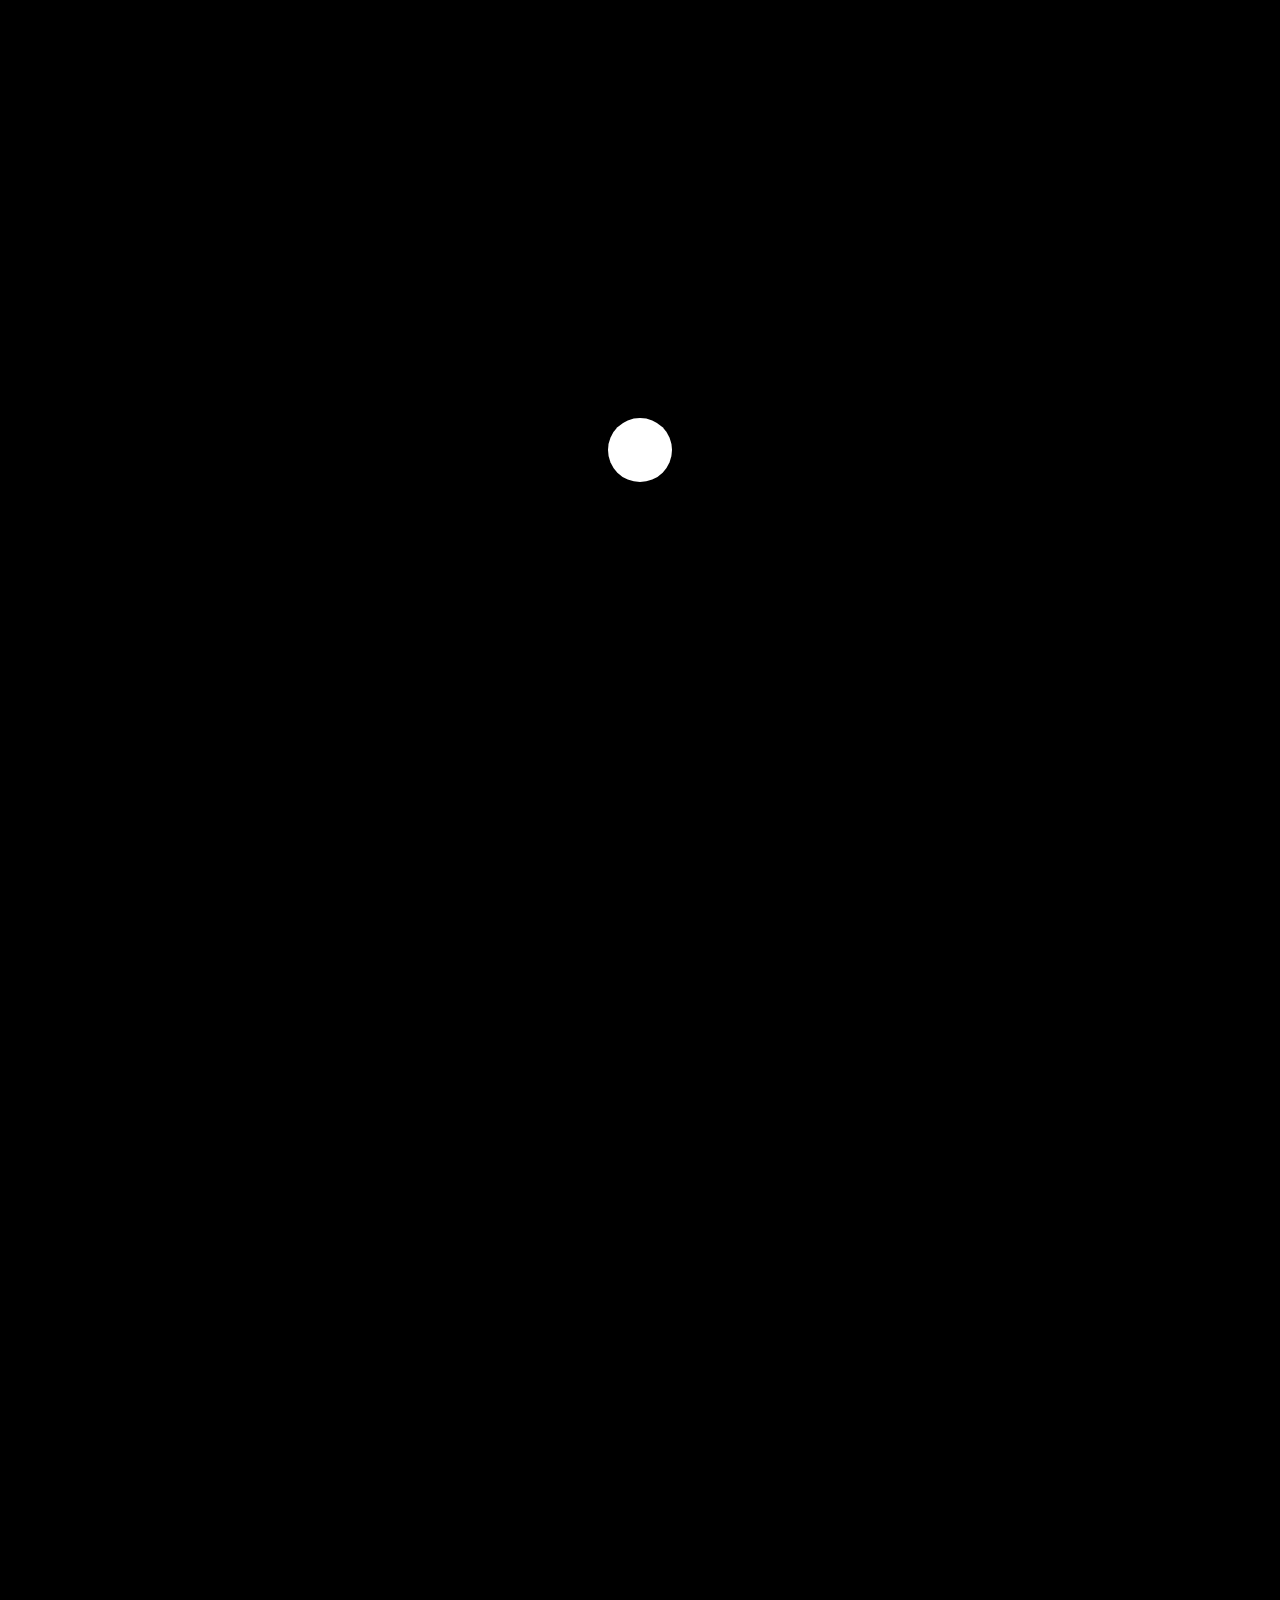
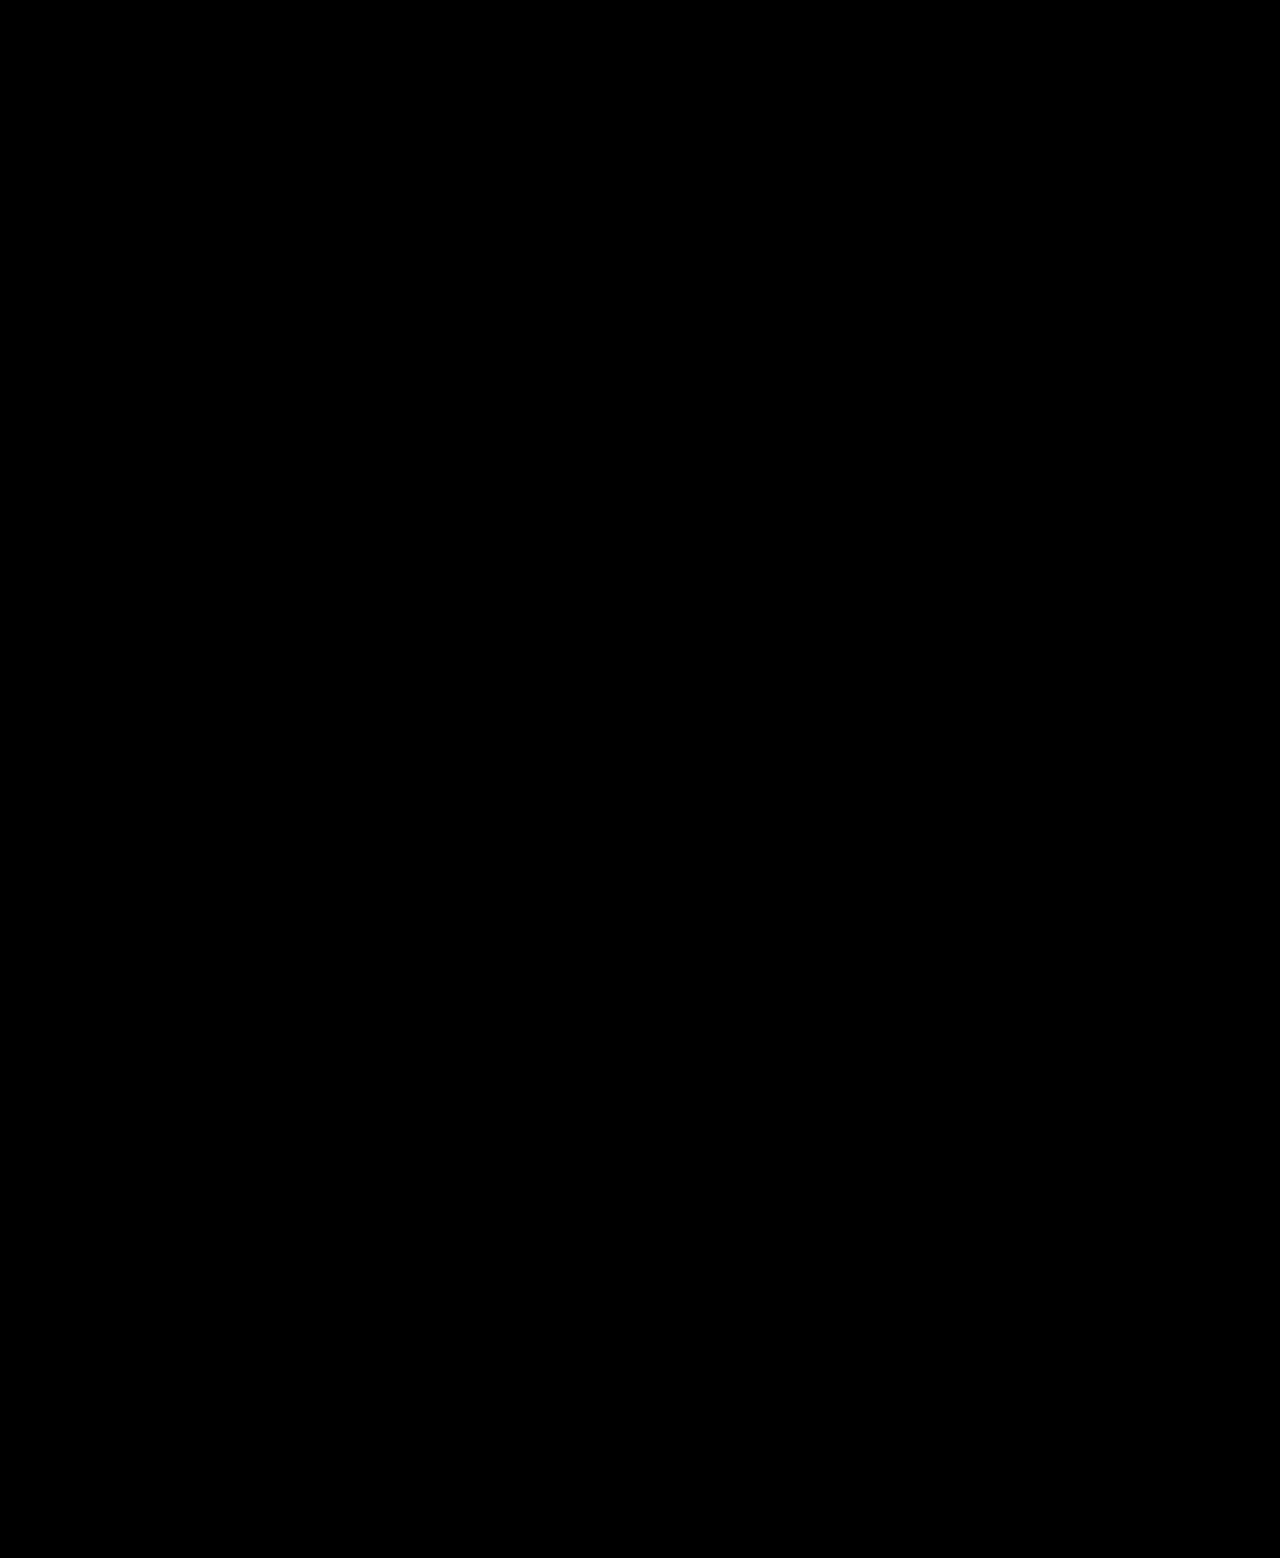
==== index.html @ 04c2e0fe "update about section" ====
<!DOCTYPE html>
<html class="no-js ss-preload" lang="en">
<head>

    <!--- basic page needs
    ================================================== -->
    <meta charset="utf-8">
    <title>Ayesha Zubair</title>
    <meta name="description" content="">
    <meta name="author" content="">

    <!-- mobile specific metas
    ================================================== -->
    <meta name="viewport" content="width=device-width, initial-scale=1">

    <!-- CSS
    ================================================== -->
    <link rel="stylesheet" href="css/vendor.css">
    <link rel="stylesheet" href="css/styles.css">
    <link rel="stylesheet" href="https://cdnjs.cloudflare.com/ajax/libs/font-awesome/6.0.0/css/all.min.css">

    <!-- website icon
    ================================================== -->
    <link rel="apple-touch-icon" sizes="180x180" href="images/icons/icon_180.png">
    <link rel="icon" type="image/png" sizes="32x32" href="images/icons/icon_32.png">
    <link rel="icon" type="image/png" sizes="16x16" href="images/icons/icon_16.png">
    <link rel="manifest" href="site.webmanifest">

</head>
<body id="top">


    <!-- # preloader
    ================================================== -->
    <div id="preloader">
        <div id="loader">
        </div>
    </div>

    <!-- # page wrap
    ================================================== -->
    <div class="s-pagewrap">

        <div class="circles">
            <span></span>
            <span></span>
            <span></span>
            <span></span>
            <span></span>
        </div>

        <!-- ## site header 
        ================================================== -->
        <header class="s-header">

            <div class="header-mobile">
                <span class="mobile-home-link"><a href="index.html">Ayesha Zubair</a></span>
                <!--<a class="mobile-menu-toggle" href="#0"><span>Menu</span></a>-->
            </div>

            <div class="row wide main-nav-wrap">
                <nav class="column lg-12 main-nav">
                    <div class="nav-left">
                        <a href="index.html" class="name-box">Ayesha Zubair</a>
                    </div>
                    <ul class="nav-right">
                       <!-- <li class="current"><a href="#intro" class="smoothscroll">Intro</a></li> -->
                        <li><a href="#about" class="smoothscroll">About</a></li>
                        <li><a href="#works" class="smoothscroll">Works</a></li>
                        <li><a href="#contact" class="smoothscroll">Contact</a></li>
                    </ul>
                </nav>

            </div>

        </header> <!-- end s-header -->

        <!-- ## main content
        ==================================================- -->
        <main class="s-content">

            <!-- ### intro
            ================================================== -->
            <section id="intro" class="s-intro target-section">

                <div class="row intro-content wide">

                    <div class="column">
                        <div class="text-pretitle with-line">
                            Hello World
                        </div>

                        <h1 class="text-huge-title">
                            I am Ayesha, <br>
                            a Data Analyst <br>
                            based in <br>
                            Saudi Arabia.
                        </h1>
                    </div>
                </div> <!-- end intro content -->

                <a href="#about" class="intro-scrolldown smoothscroll">
                    <svg width="24" height="24" viewBox="0 0 24 24" xmlns="http://www.w3.org/2000/svg" fill-rule="evenodd" clip-rule="evenodd"><path d="M11 21.883l-6.235-7.527-.765.644 7.521 9 7.479-9-.764-.645-6.236 7.529v-21.884h-1v21.883z"/></svg>
                </a>

            </section> <!-- end s-intro -->

            <!-- =============================================
            ### about
            ================================================== -->
            <section id="about" class="s-about target-section">


                <div class="row about-info wide no-gap" data-animate-block>
                    <div class="column lg-6 md-12 about-info__pic-block">
                        <img src="images/about.png" 
                            srcset="images/about.png 1x, 
                                    images/about.png 2x" 
                            alt="About image" 
                            class="about-info__pic" 
                            data-animate-el>
                    </div>

                    <div class="column lg-6 md-12">
                        <div class="about-info__text" >

                            <h2 class="text-pretitle with-line" data-animate-el>
                                About Me
                            </h2>
                           <p class="attention-getter" data-animate-el>
                            With a background in Economics, I focus on retail and business performance analytics, using data to 
                            understand how operational systems, customer behavior, and financial performance influence business outcomes. <span class="para-gap"></span>
                            My work emphasizes data quality, modeling, and validation to ensure analysis is built on reliable 
                            foundations rather than assumptions. I follow an end-to-end analytical process, from data preparation 
                            and structuring to insight generation and reporting. <span class="para-gap"></span>
                            Through projects spanning inventory optimization, revenue risk, profitability, and growth analysis, I have applied 
                            structured analysis to identify inefficiencies, quantify risk, and uncover opportunities for performance improvement.<span class="para-gap"></span>
                            My approach combines technical analysis with business context, ensuring findings remain relevant, practical, and decision-focused.

                            </p>
                                <a href="Ayesha Zubair Resume.pdf" class="download-btn" download>Download Resume</a>
                        </div>
                    </div>
                </div> <!-- about-info -->

            </section> <!-- end s-about -->

            <!-- =================================================
            ### works
            ================================================== -->
            <section id="works" class="s-works target-section">

                <div class="row works-portfolio">

                    <div class="column lg-12" data-animate-block>

                        <h2 class="text-pretitle with-line" data-animate-el>
                            Recent Works
                        </h2>
                        <!-- <p class="h1" data-animate-el>
                             Here are some of my latest data projects, feel free to dive in.
                        </p> -->
    
                        <ul class="folio-list row block-lg-one-half block-stack-on-1000">

                            <li class="folio-list__item column" data-animate-el>
                                <a class="folio-list__item-link" href="projects/retail-shrinkage-analysis.html">
                                    <div class="folio-list__item-pic">
                                        <img src="images/work_images/bibitor_llc.png"
                                             srcset="images/work_images/bibitor_llc.png 1x, images/work_images/bibitor_llc.png 2x"  alt="">
                                    </div>
                                    
                                    <div class="folio-list__item-text">
                                        <!-- <div class="folio-list__item-cat">
                                            Website
                                        </div> -->
                                        <div class="folio-list__item-title">
                                            Retail Shrinkage & Inventory Optimization Analysis — Bibitor LLC
                                        </div>
                                        <div class="project-skills">
                                            <span class="skill-tag">PostgresSQL</span>
                                            <span class="skill-tag">Tableau</span>
                                        </div>
                                    </div>
                                </a>
                                    <!--<a class="folio-list__proj-link" href="https://github.com/ayeshazubair1/retail-shrinkage-optimization" target="_blank" rel="noopener noreferrer" title="project link">
                                        <svg width="15" height="15" viewBox="0 0 15 15" fill="none" xmlns="http://www.w3.org/2000/svg">
                                            <path d="M8.14645 3.14645C8.34171 2.95118 8.65829 2.95118 8.85355 3.14645L12.8536 7.14645C13.0488 7.34171 13.0488 7.65829 12.8536 7.85355L8.85355 11.8536C8.65829 12.0488 8.34171 12.0488 8.14645 11.8536C7.95118 11.6583 7.95118 11.3417 8.14645 11.1464L11.2929 8H2.5C2.22386 8 2 7.77614 2 7.5C2 7.22386 2.22386 7 2.5 7H11.2929L8.14645 3.85355C7.95118 3.65829 7.95118 3.34171 8.14645 3.14645Z" fill="currentColor" fill-rule="evenodd" clip-rule="evenodd"></path>
                                        </svg>
                                    </a> -->
                            </li> <!--end folio-list__item -->

                            <li class="folio-list__item column" data-animate-el>
                                <a class="folio-list__item-link" href="projects/revenue_risk_analysis.html">
                                    <div class="folio-list__item-pic">
                                        <img src="images/work_images/contoso.png" 
                                             srcset="images/work_images/contoso.png 1x, images/work_images/contoso.png 2x" alt="">
                                    </div>
                                    
                                    <div class="folio-list__item-text">
                                        <!-- <div class="folio-list__item-cat">
                                            Product Design
                                        </div> -->
                                        <div class="folio-list__item-title">
                                            Revenue Risk & Customer Dependency Analysis — Contoso
                                        </div>
                                        <div class="project-skills">
                                            <span class="skill-tag">PostgreSQL</span>
                                            <span class="skill-tag">Tableau</span>
                                        </div>
                                    </div>
                                </a>
                                <!--<a class="folio-list__proj-link" href="#" title="project link">
                                    <svg width="15" height="15" viewBox="0 0 15 15" fill="none" xmlns="http://www.w3.org/2000/svg"><path d="M8.14645 3.14645C8.34171 2.95118 8.65829 2.95118 8.85355 3.14645L12.8536 7.14645C13.0488 7.34171 13.0488 7.65829 12.8536 7.85355L8.85355 11.8536C8.65829 12.0488 8.34171 12.0488 8.14645 11.8536C7.95118 11.6583 7.95118 11.3417 8.14645 11.1464L11.2929 8H2.5C2.22386 8 2 7.77614 2 7.5C2 7.22386 2.22386 7 2.5 7H11.2929L8.14645 3.85355C7.95118 3.65829 7.95118 3.34171 8.14645 3.14645Z" fill="currentColor" fill-rule="evenodd" clip-rule="evenodd"></path></svg>
                                </a> -->
                            </li> <!--end folio-list__item -->

                            <li class="folio-list__item column" data-animate-el>
                                <a class="folio-list__item-link" href="projects/profitability-growth-analysis.html">
                                    <div class="folio-list__item-pic">
                                        <img src="images/work_images/philea.png" 
                                             srcset="images/work_images/philea.png 1x, images/work_images/philea.png 2x" alt="">
                                    </div>
                                    
                                    <div class="folio-list__item-text">
                                        <!--<div class="folio-list__item-cat">
                                            Branding
                                        </div>-->
                                        <div class="folio-list__item-title">
                                            Business Performance, Margin & Growth Analysis — Philea
                                        </div>
                                        <div class="project-skills">
                                            <span class="skill-tag">Tableau</span>
                                        </div>
                                    </div>
                                </a>
                                <!--<a class="folio-list__proj-link" href="#" title="project link">
                                    <svg width="15" height="15" viewBox="0 0 15 15" fill="none" xmlns="http://www.w3.org/2000/svg"><path d="M8.14645 3.14645C8.34171 2.95118 8.65829 2.95118 8.85355 3.14645L12.8536 7.14645C13.0488 7.34171 13.0488 7.65829 12.8536 7.85355L8.85355 11.8536C8.65829 12.0488 8.34171 12.0488 8.14645 11.8536C7.95118 11.6583 7.95118 11.3417 8.14645 11.1464L11.2929 8H2.5C2.22386 8 2 7.77614 2 7.5C2 7.22386 2.22386 7 2.5 7H11.2929L8.14645 3.85355C7.95118 3.65829 7.95118 3.34171 8.14645 3.14645Z" fill="currentColor" fill-rule="evenodd" clip-rule="evenodd"></path></svg>
                                </a> -->
                            </li> <!--end folio-list__item -->

            </section> <!-- end s-works -->

            <!-- =============================================
            ### skills
            ================================================== -->

            <section id="skills" class="s-about target-section" style="padding-top: 0; padding-bottom: var(--vspace-4);">

                <div class="row section-header" data-num="03">
                     <div class="column lg-12">
                    <h2 class="text-pretitle with-line">Skills & Tools</h2>
                    </div>
                </div>

                <div class="row">
                    <div class="column lg-12">
                        <div class="grid-list-items"> <div class="grid-list-items__item">
                                <div class="grid-list-items__title">Data Analysis</div>
                                <p>PostgreSQL, Python, Excel</p>
                            </div>

                            <div class="grid-list-items__item">
                                <div class="grid-list-items__title">Visualization</div>
                                <p>Tableau</p>
                            </div>

                            <div class="grid-list-items__item">
                                <div class="grid-list-items__title">Statistical Analysis</div>
                                <p>Descriptive & Inferential Statistics</p>
                            </div>

                            <div class="grid-list-items__item">
                                <div class="grid-list-items__title">Version Control</div>
                                <p>Git, GitHub</p>
                            </div>

                        </div> 
                    </div> 
                </div> 
            </section>           
             <!-- =============================================
            ### contact
            ================================================== -->
            <section id="contact" class="s-contact target-section">

                <div class="row contact-top">
                    <div class="column lg-12">
                        <h2 class="text-pretitle with-line">
                            Get In Touch
                        </h2>

                        <!-- <p class="h1">
                            Feel free to reach out if you have any questions or want to collaborate on a project.
                            <br>
                        </p> -->
                    </div>
                </div> <!-- end contact-top -->

                <div class="row contact-bottom">
                    
                <div class="column lg-4 md-5 tab-6 stack-on-550 contact-block">
                    <ul class="contact-social" style="display: flex; gap: 10px; list-style: none; padding: 0; align-items: center;">

                        <!-- Gmail -->
                        <li>
                            <a href="mailto:ayeshazubair.contact@gmail.com" target="_blank" title="Email me" 
                            style="display: inline-block; width: 50px; height: 50px; transition: transform 0.3s ease;">
                            <svg xmlns="http://www.w3.org/2000/svg" viewBox="0 0 48 48" width="48" height="48" role="img" aria-label="Gmail">
                                <path fill="#4caf50" d="M45,16.2l-5,2.75l-5,4.75L35,40h7c1.657,0,3-1.343,3-3V16.2z"></path>
                                <path fill="#1e88e5" d="M3,16.2l3.614,1.71L13,23.7V40H6c-1.657,0-3-1.343-3-3V16.2z"></path>
                                <polygon fill="#e53935" points="35,11.2 24,19.45 13,11.2 12,17 13,23.7 24,31.95 35,23.7 36,17"></polygon>
                                <path fill="#c62828" d="M3,12.298V16.2l10,7.5V11.2L9.876,8.859C9.132,8.301,8.228,8,7.298,8h0C4.924,8,3,9.924,3,12.298z"></path>
                                <path fill="#fbc02d" d="M45,12.298V16.2l-10,7.5V11.2l3.124-2.341C38.868,8.301,39.772,8,40.702,8h0 C43.076,8,45,9.924,45,12.298z"></path>
                            </svg>
                            </a>
                        </li>

                        <!-- LinkedIn -->
                        <li>
                            <a href="https://www.linkedin.com/in/ayeshazubair-az/" target="_blank" title="Connect on LinkedIn" 
                            style="display: inline-block; width: 50px; height: 50px; transition: transform 0.3s ease;">
                            <svg xmlns="http://www.w3.org/2000/svg" viewBox="0 0 48 48" width="48" height="48" role="img" aria-label="LinkedIn">
                                <path fill="#0078d4" d="M42,37c0,2.762-2.238,5-5,5H11c-2.761,0-5-2.238-5-5V11c0-2.762,2.239-5,5-5h26c2.762,0,5,2.238,5,5V37z"></path>
                                <path d="M30,37V26.901c0-1.689-0.819-2.698-2.192-2.698c-0.815,0-1.414,0.459-1.779,1.364c-0.017,0.064-0.041,0.325-0.031,1.114L26,37h-7V18h7v1.061C27.022,18.356,28.275,18,29.738,18c4.547,0,7.261,3.093,7.261,8.274L37,37H30z M11,37V18h3.457C12.454,18,11,16.528,11,14.499C11,12.472,12.478,11,14.514,11c2.012,0,3.445,1.431,3.486,3.479C18,16.523,16.521,18,14.485,18H18v19H11z" opacity=".05"></path>
                                <path fill="#fff" d="M12,19h5v17h-5V19z M14.485,17h-0.028C12.965,17,12,15.888,12,14.499C12,13.08,12.995,12,14.514,12c1.521,0,2.458,1.08,2.486,2.499C17,15.887,16.035,17,14.485,17z M36,36h-5v-9.099c0-2.198-1.225-3.698-3.192-3.698c-1.501,0-2.313,1.012-2.707,1.99C24.957,25.543,25,26.511,25,27v9h-5V19h5v2.616C25.721,20.5,26.85,19,29.738,19c3.578,0,6.261,2.25,6.261,7.274L36,36L36,36z"></path>
                            </svg>
                            </a>
                        </li>

                        <!-- GitHub -->
                        <li>
                            <a href="https://github.com/ayeshazubair1" target="_blank" title="View projects on GitHub" 
                            style="display: flex; align-items: center; justify-content: center; width: 50px; height: 50px; transition: transform 0.3s ease;">
                                <svg xmlns="http://www.w3.org/2000/svg" viewBox="0 0 64 64" width="48" height="48" role="img" aria-label="GitHub">
                                    <path d="M32 6C17.641 6 6 17.641 6 32c0 12.277 8.512 22.56 19.955 25.286-.592-.141-1.179-.299-1.755-.479V50.85c0 0-.975.325-2.275.325-3.637 0-5.148-3.245-5.525-4.875-.229-.993-.827-1.934-1.469-2.509-.767-.684-1.126-.686-1.131-.92-.01-.491.658-.471.975-.471 1.625 0 2.857 1.729 3.429 2.623 1.417 2.207 2.938 2.577 3.721 2.577.975 0 1.817-.146 2.397-.426.268-1.888 1.108-3.57 2.478-4.774-6.097-1.219-10.4-4.716-10.4-10.4 0-2.928 1.175-5.619 3.133-7.792C19.333 23.641 19 22.494 19 20.625c0-1.235.086-2.751.65-4.225 0 0 3.708.026 7.205 3.338C28.469 19.268 30.196 19 32 19s3.531.268 5.145.738c3.497-3.312 7.205-3.338 7.205-3.338.567 1.474.65 2.99.65 4.225 0 2.015-.268 3.19-.432 3.697C46.466 26.475 47.6 29.124 47.6 32c0 5.684-4.303 9.181-10.4 10.4 1.628 1.43 2.6 3.513 2.6 5.85v8.557c-.576.181-1.162.338-1.755.479C49.488 54.56 58 44.277 58 32 58 17.641 46.359 6 32 6z" 
                                    fill="#ffffff"></path>
                                </svg>
                            </a>
                        </li>

                        <!-- Tableau -->
                        <li>
                            <a href="https://public.tableau.com/app/profile/ayeshazubair/vizzes" target="_blank" title="View dashboards on Tableau" 
                            style="display: inline-block; width: 50px; height: 50px; transition: transform 0.3s ease;">
                            <svg xmlns="http://www.w3.org/2000/svg" viewBox="0 0 48 48" width="48" height="48" role="img" aria-label="Tableau">
                            <rect width="1.5" height="9" x="22.75" y="1" fill="#78909c"></rect>
                            <rect width="9" height="1.5" x="19" y="4.75" fill="#78909c"></rect>
                            <rect width="1.5" height="9" x="40.75" y="19" fill="#5c6bc0"></rect>
                            <rect width="9" height="1.5" x="37" y="22.75" fill="#5c6bc0"></rect>
                            <rect width="1.5" height="9" x="4.75" y="19" fill="#78909c"></rect>
                            <rect width="9" height="1.5" x="1" y="22.75" fill="#78909c"></rect>
                            <rect width="1.5" height="9" x="22.75" y="37" fill="#5c6bc0"></rect>
                            <rect width="9" height="1.5" x="19" y="40.75" fill="#5c6bc0"></rect>
                            <rect width="17" height="3" x="15" y="22" fill="#e8762d"></rect>
                            <rect width="3" height="17" x="22" y="15" fill="#e8762d"></rect>
                            <rect width="2" height="14" x="11" y="6" fill="#ffa000"></rect>
                            <rect width="14" height="2" x="5" y="12" fill="#ffa000"></rect>
                            <rect width="2" height="14" x="34" y="6" fill="#607d8b"></rect>
                            <rect width="14" height="2" x="28" y="12" fill="#607d8b"></rect>
                            <rect width="2" height="14" x="11" y="27" fill="#c62828"></rect>
                            <rect width="14" height="2" x="5" y="33" fill="#c62828"></rect>
                            <rect width="2" height="14" x="34" y="27" fill="#0d47a1"></rect>
                            <rect width="14" height="2" x="28" y="33" fill="#0d47a1"></rect>
                            </svg>
                            </a>
                        </li>

                    </ul>

            </section> <!-- end contact -->

        </main> <!-- end s-content -->

        <!--==================================================
        ### footer
        ================================================== -->
            <footer class="s-footer">
                <div class="row">
                    <div class="column lg-12 ss-copyright">
                        <span>© 2026 AYESHA ZUBAIR</span> 
                        <span>Design by <a href="https://www.styleshout.com/" target="_blank">StyleShout</a></span>
                    </div>
                </div>

            </footer> <!-- end s-footer -->

    </div> <!-- end -s-pagewrap -->

    <!--==================================================
    ### Java Script
    ================================================== -->
    <script src="js/plugins.js"></script>
    <script src="js/main.js"></script>
    <script>
        // This waits for the page (and preloader) to finish, then jumps to the section
        window.onload = function() {
            if (window.location.hash) {
                const target = document.querySelector(window.location.hash);
                if (target) {
                    setTimeout(function() {
                        target.scrollIntoView({ behavior: 'smooth' });
                    }, 500); // 500ms delay to let the preloader disappear
                }
            }
        };
    </script>
</body>
</html>
---- css/vendor.css ----
/* ===================================================================
 * Theme Third-party Stylesheets
 * Template Ver. 1.0.0
 * 02-16-2021
 * -------------------------------------------------------------------
 *
 * TOC:
 * 
 * # PrismJS 1.20.0
 * # Swiper 6.4.5
 * # Basiclightbox
 * 
 * ------------------------------------------------------------------- */

/* ===================================================================
 * # PrismJS 1.20.0
 *   https://prismjs.com/download.html#themes=prism-tomorrow&languages=markup+css+clike+javascript+markup-templating+php
 *   
 *   prism.js tomorrow night eighties for JavaScript, CoffeeScript, CSS and HTML
 *   Based on https://github.com/chriskempson/tomorrow-theme
 *   @author Rose Pritchard
 * ------------------------------------------------------------------- */

 code[class*="language-"],
 pre[class*="language-"] {
     color           : #ccc;
     background      : none;
     font-family     : var(--font-mono);
     font-size       : calc(var(--text-size) * 0.9444);
     text-align      : left;
     white-space     : pre;
     word-spacing    : normal;
     word-break      : normal;
     word-wrap       : normal;
     line-height     : var(--vspace-1);
     -moz-tab-size   : 4;
     -o-tab-size     : 4;
     tab-size        : 4;
     -webkit-hyphens : none;
     -moz-hyphens    : none;
     -ms-hyphens     : none;
     hyphens         : none;
 }
 
 /* Code blocks */
 
 pre[class*="language-"] {
     padding  : var(--vspace-0_5) 0 var(--vspace-1);
     margin   : 0;
     overflow : auto;
 }
 
 :not(pre)>code[class*="language-"],
 pre[class*="language-"] {
     background : #2d2d2d;
 }
 
 /* Inline code */
 
 :not(pre)>code[class*="language-"] {
     padding     : .1em;
     white-space : normal;
 }
 
 .token.comment,
 .token.block-comment,
 .token.prolog,
 .token.doctype,
 .token.cdata {
     color : #999;
 }
 
 .token.punctuation {
     color : #ccc;
 }
 
 .token.tag,
 .token.attr-name,
 .token.namespace,
 .token.deleted {
     color : #e2777a;
 }
 
 .token.function-name {
     color : #6196cc;
 }
 
 .token.boolean,
 .token.number,
 .token.function {
     color : #f08d49;
 }
 
 .token.property,
 .token.class-name,
 .token.constant,
 .token.symbol {
     color : #f8c555;
 }
 
 .token.selector,
 .token.important,
 .token.atrule,
 .token.keyword,
 .token.builtin {
     color : #cc99cd;
 }
 
 .token.string,
 .token.char,
 .token.attr-value,
 .token.regex,
 .token.variable {
     color : #7ec699;
 }
 
 .token.operator,
 .token.entity,
 .token.url {
     color : #67cdcc;
 }
 
 .token.important,
 .token.bold {
     font-weight : bold;
 }
 
 .token.italic {
     font-style : italic;
 }
 
 .token.entity {
     cursor : help;
 }
 
 .token.inserted {
     color : green;
 }
 
 /* ===================================================================
  * # Swiper 6.4.5
  *   Most modern mobile touch slider and framework with hardware accelerated transitions
  *   https://swiperjs.com
  *
  *   Copyright 2014-2020 Vladimir Kharlampidi
  *
  *   Released under the MIT License
  *
  *   Released on: December 18, 2020
  * ------------------------------------------------------------------- */
 
 @font-face {
     font-family : "swiper-icons";
     src         : url("data:application/font-woff;charset=utf-8;base64, [base64]//wADZ2x5ZgAAAywAAADMAAAD2MHtryVoZWFkAAABbAAAADAAAAA2E2+eoWhoZWEAAAGcAAAAHwAAACQC9gDzaG10eAAAAigAAAAZAAAArgJkABFsb2NhAAAC0AAAAFoAAABaFQAUGG1heHAAAAG8AAAAHwAAACAAcABAbmFtZQAAA/gAAAE5AAACXvFdBwlwb3N0AAAFNAAAAGIAAACE5s74hXjaY2BkYGAAYpf5Hu/j+W2+MnAzMYDAzaX6QjD6/4//Bxj5GA8AuRwMYGkAPywL13jaY2BkYGA88P8Agx4j+/8fQDYfA1AEBWgDAIB2BOoAeNpjYGRgYNBh4GdgYgABEMnIABJzYNADCQAACWgAsQB42mNgYfzCOIGBlYGB0YcxjYGBwR1Kf2WQZGhhYGBiYGVmgAFGBiQQkOaawtDAoMBQxXjg/wEGPcYDDA4wNUA2CCgwsAAAO4EL6gAAeNpj2M0gyAACqxgGNWBkZ2D4/wMA+xkDdgAAAHjaY2BgYGaAYBkGRgYQiAHyGMF8FgYHIM3DwMHABGQrMOgyWDLEM1T9/w8UBfEMgLzE////P/5//f/V/xv+r4eaAAeMbAxwIUYmIMHEgKYAYjUcsDAwsLKxc3BycfPw8jEQA/[base64]/uznmfPFBNODM2K7MTQ45YEAZqGP81AmGGcF3iPqOop0r1SPTaTbVkfUe4HXj97wYE+yNwWYxwWu4v1ugWHgo3S1XdZEVqWM7ET0cfnLGxWfkgR42o2PvWrDMBSFj/IHLaF0zKjRgdiVMwScNRAoWUoH78Y2icB/yIY09An6AH2Bdu/UB+yxopYshQiEvnvu0dURgDt8QeC8PDw7Fpji3fEA4z/PEJ6YOB5hKh4dj3EvXhxPqH/SKUY3rJ7srZ4FZnh1PMAtPhwP6fl2PMJMPDgeQ4rY8YT6Gzao0eAEA409DuggmTnFnOcSCiEiLMgxCiTI6Cq5DZUd3Qmp10vO0LaLTd2cjN4fOumlc7lUYbSQcZFkutRG7g6JKZKy0RmdLY680CDnEJ+UMkpFFe1RN7nxdVpXrC4aTtnaurOnYercZg2YVmLN/d/gczfEimrE/fs/bOuq29Zmn8tloORaXgZgGa78yO9/cnXm2BpaGvq25Dv9S4E9+5SIc9PqupJKhYFSSl47+Qcr1mYNAAAAeNptw0cKwkAAAMDZJA8Q7OUJvkLsPfZ6zFVERPy8qHh2YER+3i/BP83vIBLLySsoKimrqKqpa2hp6+jq6RsYGhmbmJqZSy0sraxtbO3sHRydnEMU4uR6yx7JJXveP7WrDycAAAAAAAH//wACeNpjYGRgYOABYhkgZgJCZgZNBkYGLQZtIJsFLMYAAAw3ALgAeNolizEKgDAQBCchRbC2sFER0YD6qVQiBCv/H9ezGI6Z5XBAw8CBK/m5iQQVauVbXLnOrMZv2oLdKFa8Pjuru2hJzGabmOSLzNMzvutpB3N42mNgZGBg4GKQYzBhYMxJLMlj4GBgAYow/P/PAJJhLM6sSoWKfWCAAwDAjgbRAAB42mNgYGBkAIIbCZo5IPrmUn0hGA0AO8EFTQAA") format("woff");
     font-weight : 400;
     font-style  : normal;
 }
 
 :root {
     --swiper-theme-color : #007aff;
 }
 
 .swiper-container {
     margin-left  : auto;
     margin-right : auto;
     position     : relative;
     overflow     : hidden;
     list-style   : none;
     padding      : 0;
     /* Fix of Webkit flickering */
     z-index      : 1;
 }
 
 .swiper-container-vertical>.swiper-wrapper {
     flex-direction : column;
 }
 
 .swiper-wrapper {
     position            : relative;
     width               : 100%;
     height              : 100%;
     z-index             : 1;
     display             : flex;
     transition-property : transform;
     box-sizing          : content-box;
 }
 
 .swiper-container-android .swiper-slide,
 .swiper-wrapper {
     transform : translate3d(0px, 0, 0);
 }
 
 .swiper-container-multirow>.swiper-wrapper {
     flex-wrap : wrap;
 }
 
 .swiper-container-multirow-column>.swiper-wrapper {
     flex-wrap      : wrap;
     flex-direction : column;
 }
 
 .swiper-container-free-mode>.swiper-wrapper {
     transition-timing-function : ease-out;
     margin                     : 0 auto;
 }
 
 .swiper-slide {
     flex-shrink         : 0;
     width               : 100%;
     height              : 100%;
     position            : relative;
     transition-property : transform;
 }
 
 .swiper-slide-invisible-blank {
     visibility : hidden;
 }
 
 /* Auto Height */
 
 .swiper-container-autoheight,
 .swiper-container-autoheight .swiper-slide {
     height : auto;
 }
 
 .swiper-container-autoheight .swiper-wrapper {
     align-items         : flex-start;
     transition-property : transform, height;
 }
 
 /* 3D Effects */
 
 .swiper-container-3d {
     perspective : 1200px;
 }
 
 .swiper-container-3d .swiper-wrapper,
 .swiper-container-3d .swiper-slide,
 .swiper-container-3d .swiper-slide-shadow-left,
 .swiper-container-3d .swiper-slide-shadow-right,
 .swiper-container-3d .swiper-slide-shadow-top,
 .swiper-container-3d .swiper-slide-shadow-bottom,
 .swiper-container-3d .swiper-cube-shadow {
     transform-style : preserve-3d;
 }
 
 .swiper-container-3d .swiper-slide-shadow-left,
 .swiper-container-3d .swiper-slide-shadow-right,
 .swiper-container-3d .swiper-slide-shadow-top,
 .swiper-container-3d .swiper-slide-shadow-bottom {
     position       : absolute;
     left           : 0;
     top            : 0;
     width          : 100%;
     height         : 100%;
     pointer-events : none;
     z-index        : 10;
 }
 
 .swiper-container-3d .swiper-slide-shadow-left {
     background-image : linear-gradient(to left, rgba(0, 0, 0, 0.5), rgba(0, 0, 0, 0));
 }
 
 .swiper-container-3d .swiper-slide-shadow-right {
     background-image : linear-gradient(to right, rgba(0, 0, 0, 0.5), rgba(0, 0, 0, 0));
 }
 
 .swiper-container-3d .swiper-slide-shadow-top {
     background-image : linear-gradient(to top, rgba(0, 0, 0, 0.5), rgba(0, 0, 0, 0));
 }
 
 .swiper-container-3d .swiper-slide-shadow-bottom {
     background-image : linear-gradient(to bottom, rgba(0, 0, 0, 0.5), rgba(0, 0, 0, 0));
 }
 
 /* CSS Mode */
 
 .swiper-container-css-mode>.swiper-wrapper {
     overflow           : auto;
     scrollbar-width    : none;
     /* For Firefox */
     -ms-overflow-style : none;
     /* For Internet Explorer and Edge */
 }
 
 .swiper-container-css-mode>.swiper-wrapper::-webkit-scrollbar {
     display : none;
 }
 
 .swiper-container-css-mode>.swiper-wrapper>.swiper-slide {
     scroll-snap-align : start start;
 }
 
 .swiper-container-horizontal.swiper-container-css-mode>.swiper-wrapper {
     scroll-snap-type : x mandatory;
 }
 
 .swiper-container-vertical.swiper-container-css-mode>.swiper-wrapper {
     scroll-snap-type : y mandatory;
 }
 
 :root {
     --swiper-navigation-size   : 44px;
     /*
     --swiper-navigation-color  : var(--swiper-theme-color); */
 }
 
 .swiper-button-prev,
 .swiper-button-next {
     position        : absolute;
     top             : 50%;
     width           : calc(var(--swiper-navigation-size) / 44 * 27);
     height          : var(--swiper-navigation-size);
     margin-top      : calc(-1 * var(--swiper-navigation-size) / 2);
     z-index         : 10;
     cursor          : pointer;
     display         : flex;
     align-items     : center;
     justify-content : center;
     color           : var(--swiper-navigation-color, var(--swiper-theme-color));
 }
 
 .swiper-button-prev.swiper-button-disabled,
 .swiper-button-next.swiper-button-disabled {
     opacity        : 0.35;
     cursor         : auto;
     pointer-events : none;
 }
 
 .swiper-button-prev:after,
 .swiper-button-next:after {
     font-family    : swiper-icons;
     font-size      : var(--swiper-navigation-size);
     text-transform : none !important;
     letter-spacing : 0;
     text-transform : none;
     font-variant   : initial;
     line-height    : 1;
 }
 
 .swiper-button-prev,
 .swiper-container-rtl .swiper-button-next {
     left  : 10px;
     right : auto;
 }
 
 .swiper-button-prev:after,
 .swiper-container-rtl .swiper-button-next:after {
     content : "prev";
 }
 
 .swiper-button-next,
 .swiper-container-rtl .swiper-button-prev {
     right : 10px;
     left  : auto;
 }
 
 .swiper-button-next:after,
 .swiper-container-rtl .swiper-button-prev:after {
     content : "next";
 }
 
 .swiper-button-prev.swiper-button-white,
 .swiper-button-next.swiper-button-white {
     --swiper-navigation-color : #ffffff;
 }
 
 .swiper-button-prev.swiper-button-black,
 .swiper-button-next.swiper-button-black {
     --swiper-navigation-color : #000000;
 }
 
 .swiper-button-lock {
     display : none;
 }
 
 :root {
     /*
     --swiper-pagination-color: var(--swiper-theme-color); */
 }
 
 .swiper-pagination {
     position   : absolute;
     text-align : center;
     transition : 300ms opacity;
     transform  : translate3d(0, 0, 0);
     z-index    : 10;
 }
 
 .swiper-pagination.swiper-pagination-hidden {
     opacity : 0;
 }
 
 /* Common Styles */
 
 .swiper-pagination-fraction,
 .swiper-pagination-custom,
 .swiper-container-horizontal>.swiper-pagination-bullets {
     bottom : 10px;
     left   : 0;
     width  : 100%;
 }
 
 /* Bullets */
 
 .swiper-pagination-bullets-dynamic {
     overflow  : hidden;
     font-size : 0;
 }
 
 .swiper-pagination-bullets-dynamic .swiper-pagination-bullet {
     transform : scale(0.33);
     position  : relative;
 }
 
 .swiper-pagination-bullets-dynamic .swiper-pagination-bullet-active {
     transform : scale(1);
 }
 
 .swiper-pagination-bullets-dynamic .swiper-pagination-bullet-active-main {
     transform : scale(1);
 }
 
 .swiper-pagination-bullets-dynamic .swiper-pagination-bullet-active-prev {
     transform : scale(0.66);
 }
 
 .swiper-pagination-bullets-dynamic .swiper-pagination-bullet-active-prev-prev {
     transform : scale(0.33);
 }
 
 .swiper-pagination-bullets-dynamic .swiper-pagination-bullet-active-next {
     transform : scale(0.66);
 }
 
 .swiper-pagination-bullets-dynamic .swiper-pagination-bullet-active-next-next {
     transform : scale(0.33);
 }
 
 .swiper-pagination-bullet {
     width         : 8px;
     height        : 8px;
     display       : inline-block;
     border-radius : 100%;
     background    : #000;
     opacity       : 0.2;
 }
 
 button.swiper-pagination-bullet {
     border             : none;
     margin             : 0;
     padding            : 0;
     box-shadow         : none;
     -webkit-appearance : none;
     -moz-appearance    : none;
     appearance         : none;
 }
 
 .swiper-pagination-clickable .swiper-pagination-bullet {
     cursor : pointer;
 }
 
 .swiper-pagination-bullet-active {
     opacity    : 1;
     background : var(--swiper-pagination-color, var(--swiper-theme-color));
 }
 
 .swiper-container-vertical>.swiper-pagination-bullets {
     right     : 10px;
     top       : 50%;
     transform : translate3d(0px, -50%, 0);
 }
 
 .swiper-container-vertical>.swiper-pagination-bullets .swiper-pagination-bullet {
     margin  : 6px 0;
     display : block;
 }
 
 .swiper-container-vertical>.swiper-pagination-bullets.swiper-pagination-bullets-dynamic {
     top       : 50%;
     transform : translateY(-50%);
     width     : 8px;
 }
 
 .swiper-container-vertical>.swiper-pagination-bullets.swiper-pagination-bullets-dynamic .swiper-pagination-bullet {
     display    : inline-block;
     transition : 200ms transform, 200ms top;
 }
 
 .swiper-container-horizontal>.swiper-pagination-bullets .swiper-pagination-bullet {
     margin : 0 4px;
 }
 
 .swiper-container-horizontal>.swiper-pagination-bullets.swiper-pagination-bullets-dynamic {
     left        : 50%;
     transform   : translateX(-50%);
     white-space : nowrap;
 }
 
 .swiper-container-horizontal>.swiper-pagination-bullets.swiper-pagination-bullets-dynamic .swiper-pagination-bullet {
     transition : 200ms transform, 200ms left;
 }
 
 .swiper-container-horizontal.swiper-container-rtl>.swiper-pagination-bullets-dynamic .swiper-pagination-bullet {
     transition : 200ms transform, 200ms right;
 }
 
 /* Progress */
 
 .swiper-pagination-progressbar {
     background : rgba(0, 0, 0, 0.25);
     position   : absolute;
 }
 
 .swiper-pagination-progressbar .swiper-pagination-progressbar-fill {
     background       : var(--swiper-pagination-color, var(--swiper-theme-color));
     position         : absolute;
     left             : 0;
     top              : 0;
     width            : 100%;
     height           : 100%;
     transform        : scale(0);
     transform-origin : left top;
 }
 
 .swiper-container-rtl .swiper-pagination-progressbar .swiper-pagination-progressbar-fill {
     transform-origin : right top;
 }
 
 .swiper-container-horizontal>.swiper-pagination-progressbar,
 .swiper-container-vertical>.swiper-pagination-progressbar.swiper-pagination-progressbar-opposite {
     width  : 100%;
     height : 4px;
     left   : 0;
     top    : 0;
 }
 
 .swiper-container-vertical>.swiper-pagination-progressbar,
 .swiper-container-horizontal>.swiper-pagination-progressbar.swiper-pagination-progressbar-opposite {
     width  : 4px;
     height : 100%;
     left   : 0;
     top    : 0;
 }
 
 .swiper-pagination-white {
     --swiper-pagination-color : #ffffff;
 }
 
 .swiper-pagination-black {
     --swiper-pagination-color : #000000;
 }
 
 .swiper-pagination-lock {
     display : none;
 }
 
 /* Scrollbar */
 
 .swiper-scrollbar {
     border-radius    : 10px;
     position         : relative;
     -ms-touch-action : none;
     background       : rgba(0, 0, 0, 0.1);
 }
 
 .swiper-container-horizontal>.swiper-scrollbar {
     position : absolute;
     left     : 1%;
     bottom   : 3px;
     z-index  : 50;
     height   : 5px;
     width    : 98%;
 }
 
 .swiper-container-vertical>.swiper-scrollbar {
     position : absolute;
     right    : 3px;
     top      : 1%;
     z-index  : 50;
     width    : 5px;
     height   : 98%;
 }
 
 .swiper-scrollbar-drag {
     height        : 100%;
     width         : 100%;
     position      : relative;
     background    : rgba(0, 0, 0, 0.5);
     border-radius : 10px;
     left          : 0;
     top           : 0;
 }
 
 .swiper-scrollbar-cursor-drag {
     cursor : move;
 }
 
 .swiper-scrollbar-lock {
     display : none;
 }
 
 .swiper-zoom-container {
     width           : 100%;
     height          : 100%;
     display         : flex;
     justify-content : center;
     align-items     : center;
     text-align      : center;
 }
 
 .swiper-zoom-container>img,
 .swiper-zoom-container>svg,
 .swiper-zoom-container>canvas {
     max-width  : 100%;
     max-height : 100%;
     object-fit : contain;
 }
 
 .swiper-slide-zoomed {
     cursor : move;
 }
 
 /* Preloader */
 
 :root {
     /*
     --swiper-preloader-color: var(--swiper-theme-color); */
 }
 
 .swiper-lazy-preloader {
     width            : 42px;
     height           : 42px;
     position         : absolute;
     left             : 50%;
     top              : 50%;
     margin-left      : -21px;
     margin-top       : -21px;
     z-index          : 10;
     transform-origin : 50%;
     animation        : swiper-preloader-spin 1s infinite linear;
     box-sizing       : border-box;
     border           : 4px solid var(--swiper-preloader-color, var(--swiper-theme-color));
     border-radius    : 50%;
     border-top-color : transparent;
 }
 
 .swiper-lazy-preloader-white {
     --swiper-preloader-color : #fff;
 }
 
 .swiper-lazy-preloader-black {
     --swiper-preloader-color : #000;
 }
 
 @keyframes swiper-preloader-spin {
     100% {
         transform : rotate(360deg);
     }
 }
 
 /* a11y */
 
 .swiper-container .swiper-notification {
     position       : absolute;
     left           : 0;
     top            : 0;
     pointer-events : none;
     opacity        : 0;
     z-index        : -1000;
 }
 
 .swiper-container-fade.swiper-container-free-mode .swiper-slide {
     transition-timing-function : ease-out;
 }
 
 .swiper-container-fade .swiper-slide {
     pointer-events      : none;
     transition-property : opacity;
 }
 
 .swiper-container-fade .swiper-slide .swiper-slide {
     pointer-events : none;
 }
 
 .swiper-container-fade .swiper-slide-active,
 .swiper-container-fade .swiper-slide-active .swiper-slide-active {
     pointer-events : auto;
 }
 
 .swiper-container-cube {
     overflow : visible;
 }
 
 .swiper-container-cube .swiper-slide {
     pointer-events              : none;
     -webkit-backface-visibility : hidden;
     backface-visibility         : hidden;
     z-index                     : 1;
     visibility                  : hidden;
     transform-origin            : 0 0;
     width                       : 100%;
     height                      : 100%;
 }
 
 .swiper-container-cube .swiper-slide .swiper-slide {
     pointer-events : none;
 }
 
 .swiper-container-cube.swiper-container-rtl .swiper-slide {
     transform-origin : 100% 0;
 }
 
 .swiper-container-cube .swiper-slide-active,
 .swiper-container-cube .swiper-slide-active .swiper-slide-active {
     pointer-events : auto;
 }
 
 .swiper-container-cube .swiper-slide-active,
 .swiper-container-cube .swiper-slide-next,
 .swiper-container-cube .swiper-slide-prev,
 .swiper-container-cube .swiper-slide-next+.swiper-slide {
     pointer-events : auto;
     visibility     : visible;
 }
 
 .swiper-container-cube .swiper-slide-shadow-top,
 .swiper-container-cube .swiper-slide-shadow-bottom,
 .swiper-container-cube .swiper-slide-shadow-left,
 .swiper-container-cube .swiper-slide-shadow-right {
     z-index                     : 0;
     -webkit-backface-visibility : hidden;
     backface-visibility         : hidden;
 }
 
 .swiper-container-cube .swiper-cube-shadow {
     position       : absolute;
     left           : 0;
     bottom         : 0px;
     width          : 100%;
     height         : 100%;
     background     : #000;
     opacity        : 0.6;
     -webkit-filter : blur(50px);
     filter         : blur(50px);
     z-index        : 0;
 }
 
 .swiper-container-flip {
     overflow : visible;
 }
 
 .swiper-container-flip .swiper-slide {
     pointer-events              : none;
     -webkit-backface-visibility : hidden;
     backface-visibility         : hidden;
     z-index                     : 1;
 }
 
 .swiper-container-flip .swiper-slide .swiper-slide {
     pointer-events : none;
 }
 
 .swiper-container-flip .swiper-slide-active,
 .swiper-container-flip .swiper-slide-active .swiper-slide-active {
     pointer-events : auto;
 }
 
 .swiper-container-flip .swiper-slide-shadow-top,
 .swiper-container-flip .swiper-slide-shadow-bottom,
 .swiper-container-flip .swiper-slide-shadow-left,
 .swiper-container-flip .swiper-slide-shadow-right {
     z-index                     : 0;
     -webkit-backface-visibility : hidden;
     backface-visibility         : hidden;
 }
 
 
 
 /* ===================================================================
  * # Basiclightbox
  * ------------------------------------------------------------------- */
 
 .basicLightbox {
     position        : fixed;
     display         : flex;
     justify-content : center;
     align-items     : center;
     top             : 0;
     left            : 0;
     width           : 100%;
     height          : 100vh;
     background      : var(--color-black);
     opacity         : 0.01;
     transition      : opacity 0.4s ease;
     z-index         : 1000;
     will-change     : opacity;
 }
 
 .basicLightbox::after {
     content             : "";
     position            : absolute;
     top                 : 1.8rem;
     right               : 1.8rem;
     width               : 2em;
     height              : 2em;
     background          : url(../images/icons/icon-close.svg);
     background-position : center;
     background-size     : 1.8rem 1.8rem;
     background-repeat   : no-repeat;
     cursor              : pointer;
 }
 
 .basicLightbox--visible {
     opacity : 1;
 }
 
 .basicLightbox__placeholder {
     max-width   : 100%;
     transform   : scale(0.9);
     transition  : all 0.4s ease;
     z-index     : 1;
     will-change : transform;
     opacity     : 0;
 }
 
 .basicLightbox__placeholder>iframe:first-child:last-child,
 .basicLightbox__placeholder>img:first-child:last-child,
 .basicLightbox__placeholder>video:first-child:last-child {
     display    : block;
     position   : absolute;
     top        : 0;
     right      : 0;
     bottom     : 0;
     left       : 0;
     margin     : auto;
     max-width  : 95%;
     max-height : 95%;
 }
 
 .basicLightbox__placeholder>iframe:first-child:last-child,
 .basicLightbox__placeholder>video:first-child:last-child {
     pointer-events : auto;
 }
 
 .basicLightbox__placeholder>img:first-child:last-child,
 .basicLightbox__placeholder>video:first-child:last-child {
     width  : auto;
     height : auto;
 }
 
 .basicLightbox--iframe .basicLightbox__placeholder,
 .basicLightbox--img .basicLightbox__placeholder,
 .basicLightbox--video .basicLightbox__placeholder {
     width          : 100%;
     height         : 100%;
     pointer-events : none;
 }
 
 .basicLightbox--visible .basicLightbox__placeholder {
     transform : scale(1);
     opacity   : 1;
 }
---- css/styles.css ----
/* =================================================================== 
 * portfolio_web Main Style sheet
 * ------------------------------------------------------------------
 
 * TOC:
 * # SETTINGS
 *      ## fonts 
 *      ## colors
 *      ## spacing and typescale
 *      ## grid variables
 * # NORMALIZE
 * # BASE SETUP
 * # GRID
 *      ## large screen devices 
 *      ## medium screen devices 
 *      ## tablet devices 
 *      ## mobile devices 
 *      ## small screen devices 
 *      ## additional column stackpoints 
 * # UTILITY CLASSES
 * # TYPOGRAPHY 
 *      ## base type styles
 *      ## additional typography & helper classes
 *      ## lists
 *      ## spacing
 * # PRELOADER
* # BUTTONS
 * # PROJECT-WIDE SHARED STYLES
 *      ## media classes
 *      ## theme-specific typography classes
 * # PAGE WRAP
 *      ## circles
 * # SITE HEADER
 *      ## main navigation
 * # INTRO
 * # ABOUT
 *      ## about info
 * # WORKS
 *      ## works portfolio
 * # CONTACT
 * # FOOTER
 *      ## copyright
 * ------------------------------------------------------------------ */

/* ------------------------------------------------------------------- 
 * ## fonts    
 * ------------------------------------------------------------------- */
@import url("https://fonts.googleapis.com/css2?family=DM+Serif+Display&family=DM+Serif+Text:ital@0;1&family=Public+Sans:ital,wght@0,300;0,400;0,500;0,600;0,700;1,300;1,400;1,500;1,600;1,700&family=Quicksand:wght@300..700&display=swap");

:root {
  --font-1: "Public Sans", sans-serif;
  --font-2: "DM Serif Display", serif;
  --font-3: "Quicksand", sans-serif; 
  --font-mono: Consolas, "Andale Mono", Courier, "Courier New", monospace;
}

/* ------------------------------------------------------------------- 
  * ## colors        (Did change color-1 & color-2)
  * ------------------------------------------------------------------- */
 :root {
 
     --color-1 : #6db5ca;
     --color-2 : #ffffff;

     /* shades 
      * generated using (Tint & Shade Generator)
      * (https://maketintsandshades.com/) */
     --color-black   : #000000;
     --color-gray-19 : #020202;
     --color-gray-18 : #040404;
     --color-gray-17 : #060607;
     --color-gray-16 : #080809;
     --color-gray-15 : #0a0b0b;
     --color-gray-14 : #0c0d0d;
     --color-gray-13 : #0e0f0f;
     --color-gray-12 : #101112;
     --color-gray-11 : #121314;
     --color-gray-10 : #141516;
     --color-gray-9  : #2c2c2d;
     --color-gray-8  : #434445;
     --color-gray-7  : #5b5b5c;   /* hover project */
     --color-gray-6  : #727373;   /*skills button, tools mention*/
     --color-gray-5  : #8a8a8b;
     --color-gray-4  : #a1a1a2;  /* about, work, download resume */
     --color-gray-3  : #b9b9b9;
     --color-gray-2  : #d0d0d0;  /* for large headings*/
     --color-gray-1  : #e8e8e8;
     --color-white   : #ffffff;
 
     /* preloader         */
      --color-preloader-bg: #ffffff; 
      --color-loader: #000000; /* black spinner */
      --color-loader-light: rgba(158, 157, 155, 0.2); /* Light gray overlay */
 }

    /* buttons       */
      .contact-btn {
         font-weight: bold;  /* Bold text */
         font-size: 1.5rem;  /* Increase text size */
     }
 
 /* ------------------------------------------------------------------- 
  * ## spacing and typescale
  * ------------------------------------------------------------------- */
 :root {
 
     /* spacing
      * base font size: 19px 
      * vertical space unit : 32px */
     --base-size      : 62.5%;
     --multiplier     : 1;
     --base-font-size : calc(2.2rem * var(--multiplier));
     --space          : calc(3.2rem * var(--multiplier));
 
     /* vertical spacing */
     --vspace-0_125 : calc(0.125 * var(--space));
     --vspace-0_25  : calc(0.25 * var(--space));
     --vspace-0_375 : calc(0.375 * var(--space));
     --vspace-0_5   : calc(0.5 * var(--space));
     --vspace-0_625 : calc(0.625 * var(--space));
     --vspace-0_75  : calc(0.75 * var(--space));
     --vspace-0_875 : calc(0.875 * var(--space));
     --vspace-1     : calc(var(--space));
     --vspace-1_25  : calc(1.25 * var(--space));
     --vspace-1_5   : calc(1.5 * var(--space));
     --vspace-1_75  : calc(1.75 * var(--space));
     --vspace-2     : calc(2 * var(--space));
     --vspace-2_5   : calc(2.5 * var(--space));
     --vspace-3     : calc(3 * var(--space));
     --vspace-3_5   : calc(3.5 * var(--space));
     --vspace-4     : calc(4 * var(--space));
     --vspace-4_5   : calc(4.5 * var(--space));
     --vspace-5     : calc(5 * var(--space));
 
     /* type scale
      * ratio 1:2 | base: 19px    
      * --------------------------------------------------------- */
     --text-scale-ratio : 1.2;
     --text-size        : var(--base-font-size);
     --text-xs          : calc((var(--text-size) / var(--text-scale-ratio)) / var(--text-scale-ratio));
     --text-sm          : calc(var(--text-xs) * var(--text-scale-ratio));
     --text-md          : calc(var(--text-sm) * var(--text-scale-ratio) * var(--text-scale-ratio));
     --text-lg          : calc(var(--text-md) * var(--text-scale-ratio));
     --text-xl          : calc(var(--text-lg) * var(--text-scale-ratio));
     --text-xxl         : calc(var(--text-xl) * var(--text-scale-ratio));
     --text-xxxl        : calc(var(--text-xxl) * var(--text-scale-ratio));
     --text-display-1   : calc(var(--text-xxxl) * var(--text-scale-ratio));
     --text-display-2   : calc(var(--text-display-1) * var(--text-scale-ratio));
     --text-display-3   : calc(var(--text-display-2) * var(--text-scale-ratio));
 
     
 }
 
 /* on mobile devices below 600px, change the value of '--multiplier' 
  * to adjust the values of base font size and vertical space unit. */
 @media screen and (max-width: 600px) {
     :root {
         --multiplier : .875;
     }
 }
 
 /* ------------------------------------------------------------------- 
  * ## grid variables
  * ------------------------------------------------------------------- */
 :root {
 
     /* widths for rows and containers */
     --width-full     : 100%;
     --width-max      : 1200px;
     --width-wide     : 1400px;
     --width-wider    : 1600px;
     --width-widest   : 1800px;
     --width-narrow   : 1000px;
     --width-narrower : 800px;
     --width-grid-max : var(--width-max);
 
     /* gutter */
     --gutter : 2rem;
 }
 
 /* on medium screen devices */
 @media screen and (max-width: 1200px) {
     :root {
         --gutter : 1.6rem;
     }
 }
 
 /* on mobile devices */
 @media screen and (max-width: 600px) {
     :root {
         --gutter : 1rem;
     }
 }

 /* ====================================================================
  * # NORMALIZE
  * --------------------------------------------------------------------
  * normalize.css v8.0.1 | MIT License |
  * github.com/necolas/normalize.css
  * -------------------------------------------------------------------- */
 
 html {
     line-height              : 1.15;
     -webkit-text-size-adjust : 100%;
 }
 
 body {
     margin : 0;
 }
 
 main {
     display : block;
 }
 
 h1 {
     font-size : 2em;
     margin    : 0.67em 0;
 }
 
 hr {
     box-sizing : content-box;
     height     : 0;
     overflow   : visible;
 }
 
 pre {
     font-family : monospace, monospace;
     font-size   : 1em;
 }
 
 a {
     background-color : transparent;
 }
 
 b,
 strong {
     font-weight : bolder;
 }
 
 code,
 kbd,
 samp {
     font-family : monospace, monospace;
     font-size   : 1em;
 }
 
 small {
     font-size : 80%;
 }
 
 img {
     border-style : none;
 }
 
 button,
 input,
 select,
 textarea {
     font-family : inherit;
     font-size   : 100%;
     line-height : 1.15;
     margin      : 0;
 }
 
 button,
 input {
     overflow : visible;
 }
 
 button,
 select {
     text-transform : none;
 }
 
 button,
 [type="button"],
 [type="reset"],
 [type="submit"] {
     -webkit-appearance : button;
 }
 
 button::-moz-focus-inner,
 [type="button"]::-moz-focus-inner,
 [type="reset"]::-moz-focus-inner,
 [type="submit"]::-moz-focus-inner {
     border-style : none;
     padding      : 0;
 }
 
 button:-moz-focusring,
 [type="button"]:-moz-focusring,
 [type="reset"]:-moz-focusring,
 [type="submit"]:-moz-focusring 

 {outline : 1px dotted ButtonText;
}
 
 textarea {
     overflow : auto;
 }
 
 [type="checkbox"],
 [type="radio"] {
     box-sizing : border-box;
     padding    : 0;
 }
 
 [hidden] {
     display : none;
 }
 
 /* ===================================================================
  * # BASE SETUP
  * ------------------------------------------------------------------- */
 
 html {
     font-size  : var(--base-size);
     box-sizing : border-box;
 }
 
 *,
 *::before,
 *::after {
     box-sizing : inherit;
 }
 
 html,
 body {
     height : 100%;
 }
 
 body {
     background-color            : var(--color-black);
     -webkit-overflow-scrolling  : touch;
     -webkit-text-size-adjust    : 100%;
     -webkit-tap-highlight-color : rgba(0, 0, 0, 0);
     -webkit-font-smoothing      : antialiased;
     -moz-osx-font-smoothing     : grayscale;
 }
 
 p {
     font-size      : inherit;
     text-rendering : optimizeLegibility;
 }
 
 a {
     text-decoration : none;
 }
 
 svg,
 img,
  video {
     max-width : 100%;
     height    : auto;
 }
 pre {
     overflow : auto;
 }
 
 div, dd, ul, ol, li, h1, h2, h3, h4, h5, h6, pre, p {
     margin  : 0;
     padding : 0;
 }
 
 input[type="email"],
 input[type="number"],
 input[type="search"],
 input[type="text"],
 input[type="tel"],
 input[type="url"],
 input[type="password"],
 textarea {
     -webkit-appearance : none;
     -moz-appearance    : none;
     appearance         : none;
 }
 
 /* ===================================================================
  * # GRID v4.0.0
  *   -----------------------------------------------------------------
  * - Grid breakpoints are based on MAXIMUM WIDTH media queries, 
  *   meaning they apply to that one breakpoint and ALL THOSE BELOW IT.
  * - Grid columns without a specified width will automatically layout 
  *   as equal width columns.
  *
  * - BLOCK GRID columns(columns inside BLOCK GRID containers) are 
  *   equally-sized columns define at parent/row level. 
  *   A BLOCK GRID container's class attribute value begins with "block-".
  *
  * ------------------------------------------------------------------- */
 
 /* row */
 .row {
     width     : 92%;
     max-width : var(--width-grid-max);
     margin    : 0 auto;
     display   : flex;
     flex-flow : row wrap;
 }
 
 .row .row {
     width        : auto;
     max-width    : none;
     margin-left  : calc(var(--gutter) * -1);
     margin-right : calc(var(--gutter) * -1);
 }
 
 /* column */
 .column {
     display : block;
     flex    : 1 1 0%;
     padding : 0 var(--gutter);
 }
 
 .collapse>.column,
 .column.collapse {
     padding : 0;
 }
 
 /* row utility classes */
 .row.row-wrap {
     flex-wrap : wrap;
 }
 
 .row.row-nowrap {
     flex-wrap : nowrap;
 }
 
 .row.row-y-top {
     align-items : flex-start;
 }
 
 .row.row-y-bottom {
     align-items : flex-end;
 }
 
 .row.row-y-center {
     align-items : center;
 }
 
 .row.row-stretch {
     align-items : stretch;
 }
 
 .row.row-baseline {
     align-items : baseline;
 }
 
 .row.row-x-left {
     justify-content : flex-start;
 }
 
 .row.row-x-right {
     justify-content : flex-end;
 }
 
 .row.row-x-center {
     justify-content : center;
 }
 
 /* --------------------------------------------------------------------
  * ## large screen devices 
  * -------------------------------------------------------------------- */
 .lg-1 {
     flex  : none;
     width : 8.33333%;
 }
 
 .lg-2 {
     flex  : none;
     width : 16.66667%;
 }
 
 .lg-3 {
     flex  : none;
     width : 25%;
 }
 
 .lg-4 {
     flex  : none;
     width : 33.33333%;
 }
 
 .lg-5 {
     flex  : none;
     width : 41.66667%;
 }
 
 .lg-6 {
     flex  : none;
     width : 50%;
 }
 
 .lg-7 {
     flex  : none;
     width : 58.33333%;
 }
 
 .lg-8 {
     flex  : none;
     width : 66.66667%;
 }
 
 .lg-9 {
     flex  : none;
     width : 75%;
 }
 
 .lg-10 {
     flex  : none;
     width : 83.33333%;
 }
 
 .lg-11 {
     flex  : none;
     width : 91.66667%;
 }
 
 .lg-12 {
     flex  : none;
     width : 100%;
 }
 
 .block-lg-one-half>.column {
     flex  : none;
     width : 50%;
 }
 
 /* --------------------------------------------------------------------
  * ## medium screen devices 
  * -------------------------------------------------------------------- */
 @media screen and (max-width: 1200px) {
     .md-1 {
         flex  : none;
         width : 8.33333%;
     }
 
     .md-2 {
         flex  : none;
         width : 16.66667%;
     }
 
     .md-3 {
         flex  : none;
         width : 25%;
     }
 
     .md-4 {
         flex  : none;
         width : 33.33333%;
     }
 
     .md-5 {
         flex  : none;
         width : 41.66667%;
     }
 
     .md-6 {
         flex  : none;
         width : 50%;
     }
 
     .md-7 {
         flex  : none;
         width : 58.33333%;
     }
 
     .md-8 {
         flex  : none;
         width : 66.66667%;
     }
 
     .md-9 {
         flex  : none;
         width : 75%;
     }
 
     .md-10 {
         flex  : none;
         width : 83.33333%;
     }
 
     .md-11 {
         flex  : none;
         width : 91.66667%;
     }
 
     .md-12 {
         flex  : none;
         width : 100%;
     }
 
     .block-md-one-eight>.column {
         flex  : none;
         width : 12.5%;
     }
 
     .block-md-one-sixth>.column {
         flex  : none;
         width : 16.66667%;
     }
 
     .block-md-one-fifth>.column {
         flex  : none;
         width : 20%;
     }
 
     .block-md-one-fourth>.column {
         flex  : none;
         width : 25%;
     }
 
     .block-md-one-third>.column {
         flex  : none;
         width : 33.33333%;
     }
 
     .block-md-one-half>.column {
         flex  : none;
         width : 50%;
     }
 
     .block-md-whole>.column {
         flex  : none;
         width : 100%;
     }
 
     .hide-on-md {
         display : none;
     }
 }
 
 /* --------------------------------------------------------------------
  * ## tablet devices 
  * -------------------------------------------------------------------- */
 @media screen and (max-width: 800px) {
     .tab-6 {
         flex  : none;
         width : 50%;
     }
 
     .hide-on-tab {
         display : none;
     }
 }
 
 /* --------------------------------------------------------------------
  * ## mobile devices 
  * -------------------------------------------------------------------- */
 @media screen and (max-width: 600px) {
     .row {
         width         : 100%;
         padding-left  : 6vw;
         padding-right : 6vw;
     }
 
     .row .row {
         padding-left  : 0;
         padding-right : 0;
     }

     .hide-on-mob {
         display : none;
     }
 }
 
 /* --------------------------------------------------------------------
  * ## small screen devices 
  * --------------------------------------------------------------------*/
 
 /* stack columns on small screen devices */
 @media screen and (max-width: 400px) {
     .row .row {
         margin-left  : 0;
         margin-right : 0;
     }
 
     .block-stack>.column,
     .column {
         flex         : none;
         width        : 100%;
         margin-left  : 0;
         margin-right : 0;
         padding      : 0;
     }
 
     .hide-on-sm {
         display : none;
     }
 }
 
 /* --------------------------------------------------------------------
  * ## additional column stackpoints 
  * -------------------------------------------------------------------- */
 @media screen and (max-width: 1000px) {
 
     .stack-on-1000,
     .block-stack-on-1000>.column {
         flex         : none;
         width        : 100%;
         margin-left  : 0;
         margin-right : 0;
     }
 }
 
 @media screen and (max-width: 550px) {
 
     .stack-on-550,
     .block-stack-on-550>.column {
         flex         : none;
         width        : 100%;
         margin-left  : 0;
         margin-right : 0;
     }
 }
 
 /* ===================================================================
  * # UTILITY CLASSES
  * ------------------------------------------------------------------- */
 .u-antialiased {
     -webkit-font-smoothing  : antialiased;
     -moz-osx-font-smoothing : grayscale;
 }
 
 /* --------------------------------------------------------------------
  * ## base type styles
  * -------------------------------------------------------------------- */
 body {
     font-family : var(--font-1);
     font-size   : var(--base-font-size);
     font-weight : 300;
     line-height : var(--vspace-1);
     color       : var(--color-gray-2);
 }
 
 /* links */
 a {
     color      : #5790a1;
     transition : all 0.3s ease-in-out;
 }
 
 a:focus,
 a:hover,
 a:active {
     color : #5790a1;
 }
 
 a:hover,
 a:active {
     outline : 0;
 }
 
 /* headings */
 h1, h2, h3, h4, h5, h6, 
 .h1, .h2, .h3, .h4, .h5, .h6 {
     font-family            : var(--font-3);
     font-weight            : 300;
     color                  : var(--color-gray-2);
     font-variant-ligatures : common-ligatures;
     text-rendering         : optimizeLegibility;
 }
 
 h1, .h1 {
     margin-top    : var(--vspace-2_5);
     margin-bottom : var(--vspace-0_75);
 }
 
 h2, .h2, h3, .h3, h4, .h4 {
     margin-top    : var(--vspace-2);
     margin-bottom : var(--vspace-0_5);
 }
 
 h5, .h5, h6, .h6 {
     margin-top    : var(--vspace-1_5);
     margin-bottom : var(--vspace-0_5);
 }
 
 h1, .h1 {
     font-size      : var(--text-display-1);
     line-height    : var(--vspace-2);
     letter-spacing : -.01em;
 }
 
 @media screen and (max-width: 500px) {
      .h1 {
         font-size   : var(--text-xxl);
         line-height : calc(1.625 * var(--space));
     }
 }
 h2, .h2 {
     color        : var(--color-gray-4);
     font-size   : var(--text-xxl);
     line-height : var(--vspace-1_5);
 }
 
 h3, .h3 {
    color        : var(--color-gray-4);
     font-size   : var(--text-xl);
     line-height : var(--vspace-1_25);
 }
 
 h4, .h4 {
    color        : var(--color-gray-4);
     font-size   : var(--text-lg);
     line-height : var(--vspace-1);
 }
 
 h5, .h5 {
    color        : var(--color-gray-4);
     font-size   : var(--text-md);
     line-height : var(--vspace-0_875);
 }
 
 /* emphasis, italic,
  * strong, bold and small text */
 em,
 i,
 strong,
 b {
     font-size   : inherit;
     line-height : inherit;
 }
 
 em,
 i {
     font-style : italic;
 }
 
 strong,
 b {
     font-weight : 600;
 }
 
 small {
     font-size   : 75%;
     font-weight : 400;
     line-height : var(--vspace-0_5);
 }
 
 /* --------------------------------------------------------------------
  * ## additional typography & helper classes
  * -------------------------------------------------------------------- */
.attention-getter {
     font-family : var(--font-1);
     font-weight : 400;
     font-size   : 20px;
     line-height : var(--vspace-4_25);
     color       : var(--color-gray-4);
 }
 
 .text-center { text-align : center; }
 .text-left { text-align : left; }
 .text-right { text-align : right; }

/* ------------------------------------------------------------------
 * Lists
 * -------------------------------------------------------------------*/

ol { list-style: decimal; }
ul { list-style: disc; }
li { display: list-item; }
ol, ul { margin-left: 1.6rem; }
ul li { padding-left: .4rem; }
ul ul, ul ol, ol ol, ol ul { margin: 1.6rem 0 1.6rem 1.6rem; }

/* ------------------------------------------------------------------
* Spacing 
* -------------------------------------------------------------------*/
.btn { margin-bottom: var(--vspace-0_5); }
p, ul, ol, img { margin-bottom: var(--vspace-1); }


 /* ===================================================================
  * # PRELOADER
  * -------------------------------------------------------------------
  * - markup:
  *
  * <div id="preloader">
  *    <div id="loader"></div>
  * </div>
  *
  * ------------------------------------------------------------------- */
 
 #preloader {
     position        : fixed;
     display         : flex;
     flex-flow       : row wrap;
     justify-content : center;
     align-items     : center;
     background      : var(--color-black);
     z-index         : 500;
     height          : 100vh;
     width           : 100%;
     opacity         : 1;
 }
 
 .no-js #preloader {
     display : none;
 }
 
 #loader {
     width             : var(--vspace-2);
     height            : var(--vspace-2);
     padding           : 0;
     background-color  : #ffffff;
     border-radius     : 100%;
     -webkit-animation : sk-scaleout 1.0s infinite ease-in-out;
     animation         : sk-scaleout 1.0s infinite ease-in-out;
 }
 
 @-webkit-keyframes sk-scaleout {
     0% {
         -webkit-transform : scale(0);
         transform         : scale(0);
     }
 
     100% {
         -webkit-transform : scale(1);
         transform         : scale(1);
         opacity           : 0;
     }
 }
 
 @keyframes sk-scaleout {
     0% {
         transform : scale(0);
     }
 
     100% {
         transform : scale(1);
         opacity   : 0;
     }
 }

 /* ------------------------------------------------------------------- 
  * ## style placeholder text
  * ------------------------------------------------------------------- */
 ::-webkit-input-placeholder {
     /* WebKit, Blink, Edge */
     color : var(--color-placeholder);
 }
 
 :-moz-placeholder {
     /* Mozilla Firefox 4 to 18 */
     color   : var(--color-placeholder);
     opacity : 1;
 }
 
 ::-moz-placeholder {
     /* Mozilla Firefox 19+ */
     color   : var(--color-placeholder);
     opacity : 1;
 }
 
 :-ms-input-placeholder {
     /* Internet Explorer 10-11 */
     color : var(--color-placeholder);
 }
 
 ::-ms-input-placeholder {
     /* Microsoft Edge */
     color : var(--color-placeholder);
 }
 
 ::placeholder {
     /* Most modern browsers support this now. */
     color : var(--color-placeholder);
 }
 
 /* ------------------------------------------------------------------- 
  * ## change autocomplete styles in Chrome
  * ------------------------------------------------------------------- */
 /* --- Resume Button --- */
.download-btn {
    display: inline-block;
    font-family: var(--font-3); 
    font-weight: 700;
    font-size: 1.2rem;
    text-transform: uppercase;
    letter-spacing: .2em;
    color: var(--color-gray-4);
    background-color: var(--color-gray-12);
    
    /* ADJUST SIZE HERE */
    padding: 1.1rem 1.5rem; 
    border-radius: 20px; 
    text-align: center;
    text-decoration: none;
    transition: all 0.3s ease-in-out;
    box-shadow: 0 0 15px rgba(109, 181, 202, 0.4);
    cursor: pointer;
}

.download-btn:hover {
    transform: translateY(-2px); /* Subtle lift effect */
    color: var(--color-1);
}
 
 /* ===================================================================
  * # PROJECT-WIDE SHARED STYLES
  * ------------------------------------------------------------------- */
 .wide {
     max-width : var(--width-wide);
 }
  [data-animate-el] {
     opacity : 0;
 }
 
 /* ------------------------------------------------------------------- 
  * ## theme-specific typography classes
  * ------------------------------------------------------------------- */
 .text-pretitle {
     font-family    : var(--font-1);
     font-size      : 17px;
     font-weight    : 600;
     color          : var(--color-1);
     text-transform : uppercase;
     letter-spacing : .1em;
     margin-top     : 0;
     margin-left    : .2rem;
     margin-bottom  : var(--vspace-0_5);
     position       : relative;
 }
 
 .text-pretitle.with-line {
     color        : var(--color-1);
     padding-left : 5rem;
     transform    : translateX(0rem);
 }
 
 .text-pretitle.with-line::before {
     content          : "";
     display          : block;
     height           : 1.5px;
     width            : 4rem;
     background-color : var(--color-1);
     position         : absolute;
     top              : 50%;
     left             : 0;
 }
 
 .text-huge-title {
     --text-huge : 10.8rem;
     font-size   : var(--text-huge);
     line-height : 1.0740;
     margin-top  : 0;
     
 }
 /* ------------------------------------------------------------------- 
  * responsive:
  * project-wide shared styles
  * ------------------------------------------------------------------- */
 @media screen and (max-width: 800px) {
     .text-pretitle.with-line {
         padding-left : 3rem;
         transform    : translateX(-3rem);
         transform    : none;
     }
 
     .text-pretitle.with-line::before {
         width : 2rem;
     }
 }
 
 /* ===================================================================
  * # PAGE WRAP
  * ------------------------------------------------------------------- */
 
 .s-pagewrap {
     --circle-width  : 70vw;
     --header-height : 6.4rem;
     display         : flex;
     flex-direction  : column;
     min-height      : 100%;
     overflow        : hidden;
     position        : relative;
 }
 
 /* --------------------------------------------------------------------
  * ## circles
  * -------------------------------------------------------------------- */
 .s-pagewrap .circles,
 .s-pagewrap .circles span {
     position : absolute;
 }
 
 .s-pagewrap .circles {
     width  : var(--circle-width);
     height : var(--circle-width);
     top    : calc(100vh - var(--circle-width));
     left   : calc(100% - 33vw);
 }
 
 .s-pagewrap .circles span {
     display       : block;
     border        : 5px solid #6db5ca;
     border-radius : 50%;
     opacity       : .1;
     transform     : translate(-50%, -50%);
     left          : 50%;
     top           : 50%;
 }
 
 .s-pagewrap .circles span:nth-child(1) {
     height : 100%;
     width  : 100%;
 }
 
 .s-pagewrap .circles span:nth-child(2) {
     height : 80%;
     width  : 80%;
 }
 
 .s-pagewrap .circles span:nth-child(3) {
     height : 60%;
     width  : 60%;
 }
 
 .s-pagewrap .circles span:nth-child(4) {
     height : 40%;
     width  : 40%;
 }
 
 .s-pagewrap .circles span:nth-child(5) {
     height : 20%;
     width  : 20%;
 }
 
 .ss-preload .s-pagewrap {
     visibility : hidden;
 }
 
 /* ------------------------------------------------------------------- 
  * responsive:
  * page-wrap
  * ------------------------------------------------------------------- */
 @media screen and (max-width: 800px) {
     .s-pagewrap .circles {
         top : calc(var(--header-height) + 5vh);
     }
 }
 
 /* ===================================================================
  * # SITE HEADER / Both desktop & mobile
  * ------------------------------------------------------------------- */
 
 .s-header {
     --box-shadow : 0 1px 1px rgba(0, 0, 0, 0.06), 0 2px 2px rgba(0, 0, 0, 0.06), 0 4px 4px rgba(0, 0, 0, 0.06), 0 8px 8px rgba(0, 0, 0, 0.06);
     z-index      : 100;
     width        : 100%;
     position     : fixed;
     top          : 0;
     left         : 0;
 }
 
 .header-mobile {
     z-index          : 101;
     display          : none;
     height           : var(--header-height);
     background-color: #000000; /* Soft cream tone */
    box-shadow: 0 0 15px rgba(109, 181, 202, 0.4); /* Soft glow using color */
 }
 /* --------------------------------------------------------------------
  * ## main navigation       
  * -------------------------------------------------------------------- */
 .mobile-home-link a,
 .main-nav a {
     display             : block;
     font-size           : 13px;
     font-weight         : 500;
     line-height         : var(--header-height);
     text-transform      : uppercase;
     letter-spacing      : .35em;
     color               : var(--color-1);
     transition-property : color, background-color;
 }
 
 .mobile-home-link a:focus,
 .mobile-home-link a:hover,
 .main-nav a:focus,
 .main-nav a:hover {
     color : var(--color-1);
 }
 
 .mobile-home-link {
     display  : inline-block;
     position : relative;
 }
 
 .mobile-home-link a {
     padding     : 0 .4rem;
     margin-left : 1.5rem;
 }
 
.main-nav {
    display: flex;
    justify-content: space-between;
    align-items: center;
    padding: 0 2rem;
    height: var(--header-height);
    background-color: transparent;
}

.nav-left .name-box {
    font-size: 13px;
    font-weight: 700;
    display: flex;
    align-items: center;
    gap: 0.5rem;
    text-transform: uppercase;
    text-decoration: none;
    transition: transform 0.4s ease, color 0.4s ease;
}

.nav-left .name-box:hover {
    transform: scale(1.05);
}

/* Right-side nav */
.nav-right {
    display: flex;
    gap: 1.5rem; /* Add spacing between nav items */
    list-style: none; /* Remove bullet points */
    margin-top: 4rem; /* Push nav down slightly */
    padding: 0;
}

.nav-right a {
    font-size: 13px; /* Increased font size */
    font-weight: 650;
    position: relative;
    display: inline-block;
    text-decoration: none;
    transition: transform 0.4s ease, color 0.4s ease;
}

.nav-right a::before {
    content: "";
    position: absolute;
    bottom: 0;
    left: 0;
    width: 0%;
    height: 1px;
    background-color: var(--color-1);
    transition: width 0.5s cubic-bezier(0.215, 0.61, 0.355, 1);
}

.nav-right a:hover::before {
    width: 100%;
}

.nav-right a:hover {
    color: var(--color-1);
    transform: scale(1.12);
    text-decoration: none;
}

.s-header {
    position: fixed;
    top: 0;
    left: 0;
    width: 100%;
    z-index: 100;
    background-color: #000000; 
    box-shadow: 0 0 15px rgba(109, 181, 202, 0.4); 
    transition: background-color 0.3s ease;
}
/* highlights the currents section of header */
.nav-right li.current a {
    color: var(--color-1); 
}

.nav-right li.current a::before {
    width: 100%; 
}

@media (max-width: 768px) {
  .header-mobile {
    display: flex; /* Show mobile header on small screens */
    justify-content: space-between;
    align-items: center;
    padding: 0 1rem;
  }
}
@media (min-width: 769px) {
  .header-mobile {
    display: none; /* Hide mobile header on large screens */
  }
}

 /* ------------------------------------------------------------------- 
  * responsive:
  * site-header
  * ------------------------------------------------------------------- */

@media screen and (max-width: 800px) {
    .s-header {
        height : var(--header-height);
    }

    .header-mobile {
        display : block;
    }

    .main-nav {
        padding    : var(--vspace-1) 0 var(--vspace-1_5);
        transform  : translateY(-2rem);
        opacity    : 0;
        visibility : hidden;
    }

    .main-nav a {
        font-family    : var(--font-2);
        font-size      : var(--text-md);
        font-weight    : 400;
        line-height    : var(--vspace-0_875);
        text-transform : none;
        letter-spacing : 0;
        padding        : var(--vspace-0_5) 2.8rem;
        color          : var(--color-gray-2);
    }

    .main-nav a:focus,
    .main-nav a:hover {
        color : white;
    }

    .main-nav .current a {
        background-color : transparent;
        color            : var(--color-1);
    }

    .main-nav ul {
        display          : block;
        background-color : transparent;
        text-align       : left;
        margin           : 0;
        border           : none;
    }

    .main-nav ul li {
        display : block;
        border  : none;
    }

    .main-nav ul li:first-child {
        display : none;
    }
}
 
 /* ===================================================================
  * # INTRO
  * ------------------------------------------------------------------- */
 
 .s-intro {
     --gutter               : 6rem;
     --text-huge-multiplier : 1;
     position               : relative;
 }
 
 .intro-content {
     min-height      : calc(25.5 * var(--space));
     justify-content : center;
     align-items     : center;
     padding-top     : calc(16vh + var(--header-height));
     padding-bottom  : var(--vspace-3);
 }
 
 .intro-content .text-huge-title {
     font-size     : calc(var(--text-huge) * var(--text-huge-multiplier));
     padding-right : 5vw;
 }

 /* ------------------------------------------------------------------- 
  * responsive:
  * intro
  * ------------------------------------------------------------------- */
 @media screen and (max-width: 1600px) {
     .s-intro {
         --text-huge-multiplier : .92;
     }
 }
 
 @media screen and (max-width: 1200px) {
     .s-intro {
         --text-huge-multiplier : .85;
     }
 }
 
 @media screen and (max-width: 1000px) {
     .s-intro {
         --text-huge-multiplier : .8;
     }
 
     .intro-content {
         padding-top : calc(14vh + var(--header-height));
     }
 }
 
 @media screen and (max-width: 900px) {
     .s-intro {
         --text-huge-multiplier : .75;
     }
 
     .intro-content .text-huge-title br {
         display : none;
     }
 }
 
 @media screen and (max-width: 800px) {
     .s-intro {
         --gutter               : 4rem;
         --text-huge-multiplier : .7;
     }
 
     .intro-content {
         min-height  : 0;
         align-items : flex-start;
         padding-top : calc(9.6rem + var(--header-height));
     }
 
     .intro-content .text-huge-title {
         padding-right : 0;
         margin-bottom : var(--vspace-1_5);
     }
 }
 
 @media screen and (max-width: 600px) {
     .s-intro {
         --gutter               : 2rem;
         --text-huge-multiplier : .58;
     }
 }
 
 @media screen and (max-width: 500px) {
     .s-intro {
         --text-huge-multiplier : .55;
     }
 }
 
 @media screen and (max-width: 400px) {
     .intro-content .text-huge-title {
         font-size   : var(--text-display-1);
         line-height : var(--vspace-2);
     }
 }

 /* ===================================================================
  * # ABOUT
  * ------------------------------------------------------------------- */
 .s-about {
     padding-top    : var(--vspace-2);
     padding-bottom : var(--vspace-2);
 }
 
 /* --------------------------------------------------------------------
  * ## about info
  * -------------------------------------------------------------------- */
 .about-info {
     --gutter    : 0;
     width       : 92%;
     align-items : center;
 }
 
 .about-info__pic {
     object-fit     : cover;
     margin         : 0;
     vertical-align : bottom;
     box-shadow: 0 0 15px rgba(109, 181, 202, 0.4); 
     border-radius: 40px;
 }
 
 .about-info__text {
     padding     : var(--vspace-1) 0 var(--vspace-1) 0;
     margin-left : 0rem;
 }

.row.about-info.no-gap {
    display: flex !important;
    justify-content: flex-start !important;
}

.row.about-info.no-gap .column.lg-6:last-child {
    padding-left: 0 !important;   
    margin-left: -10rem !important; 
    z-index: 2;                   
}

.para-gap {
    display: block;
    height: 15px; /* Adjust gaps btw paragraphs */
    content: "";
}
 /* ------------------------------------------------------------------- 
  * responsive: about
  * ------------------------------------------------------------------- */

 @media screen and (max-width: 1200px) {
     .about-info {
         --gutter  : 1.6rem;
         width     : 92%;
         max-width : 800px;
         display: block !important; /* Stacks image and text */
     }
 
     /* Reset the pull so text doesn't fly off-screen on tablets */
     .row.about-info.no-gap .column.lg-6:last-child {
         margin-left : 0 !important;
         padding-top: var(--vspace-1) !important;
     }

     .about-info__text {
         padding : var(--vspace-1) 0 0 0;
         margin-left : 0;
     }
 }
 @media screen and (max-width: 600px) {
     .about-info {
         width : 100%;
     }
 }
 /* ===================================================================
  * # WORKS
  * ------------------------------------------------------------------- */
 .s-works {
     padding-top    : var(--vspace-4);
     padding-bottom : var(--vspace-3_5);
 }
 
 .s-works .h1 {
     margin-top : 0;
     font-size: 40px; /* Adjust the font size here */
     font-weight : 400; /* or 300, 200, etc. depending on preference */
 }
 
 /* --------------------------------------------------------------------
  * ## works
  * -------------------------------------------------------------------- */
 .folio-list {
     --item-min-height : var(--vspace-4_5);
     list-style        : none;
     margin-top        : var(--vspace-2);
     margin-bottom     : var(--vspace-1);
     margin-left       : 0;
 }
 
 .folio-list__item {
     margin-bottom : var(--vspace-1);
     position      : relative;
 }
 
 .folio-list__item-link {
     display             : block;
     width               : 100%;
     padding-left        : calc(5.5 * var(--space));
     color               : var(--color-gray-4);
     transition-duration : .3s;
     position            : relative;
 }
 
 .folio-list__item-link:focus,
 .folio-list__item-link:hover {
     color   : var(--color-gray-7);
     outline : 0;
 }
 
 .folio-list__item-link:focus .folio-list__item-text::before,
 .folio-list__item-link:hover .folio-list__item-text::before {
     width : 100%;
 }
 
 .folio-list__item-pic {
     display  : block;
     position : absolute;
     top      : 0;
     left     : 0;
 }
 
 .folio-list__item-pic img {
     vertical-align : bottom;
     object-fit     : cover;
     width          : var(--item-min-height);
     height         : var(--item-min-height);
     margin         : 0;
 }
 
 .folio-list__item-pic::before,
 .folio-list__item-pic::after {
     transition : all, 0.5s cubic-bezier(0.215, 0.61, 0.355, 1);
 }
 
 .folio-list__item-pic::before {
     z-index          : 1;
     content          : "";
     display          : block;
     background-color : rgba(255, 255, 255, 0.447);
     position         : absolute;
     top              : 0;
     left             : 0;
     right            : 0;
     bottom           : 0;
     width            : 100%;
     height           : 100%;
     opacity          : 0;
     visibility       : hidden;
 }
 
 .folio-list__item-pic::after {
     z-index     : 2;
     display     : block;
     font-family : var(--font-1);
     font-weight : 300;
     font-size   : 2.2rem;
     color       : black;
     text-align  : center;
     height      : var(--vspace-1);
     width       : var(--vspace-1);
     line-height : var(--vspace-1);
     transform   : scale(0.2);
     opacity     : 0;
     visibility  : hidden;
     position    : absolute;
     top         : calc(50% - var(--vspace-0_5));
     left        : calc(50% - var(--vspace-0_5));
 }
 
 .folio-list__item-text::before,
 .folio-list__item-title,
 .folio-list__item-cat {
     transition : all, 0.5s cubic-bezier(0.215, 0.61, 0.355, 1);
 }
/* work section lines */ 
 .folio-list__item-text {
     padding-top : var(--vspace-0_5);
     border-top  : 0.5px solid var(--color-gray-6);
     min-height  : var(--item-min-height);
     position    : relative;
 }
 
 .folio-list__item-text::before {
     content          : "";
     display          : block;
     width            : 0;
     height           : 1px;
     background-color : var(--color-gray-2);
     position         : absolute;
     top              : 0;
     left             : 0;
 }
 
 .folio-list__item-title {
     font-family : var(--font-1);
     font-weight : 400;
     font-size   : 23px;
 }
 
 .folio-list__item-cat {
     font-size   : 18px;
     color       : var(--color-gray-6);
     line-height : var(--vspace-0_75);
     margin-left : .2rem;
 }
 
 .folio-list__proj-link {
     display  : block;
     height   : var(--vspace-1);
     width    : var(--vspace-1);
     position : absolute;
     top      : .5rem;
     right    : var(--vspace-0_75);
 }
 
 .folio-list__proj-link svg {
     height    : var(--vspace-0_5);
     width     : var(--vspace-0_5);
     transform : translate(-50%, -50%) rotate(-45deg);
     position  : absolute;
     top       : 50%;
     left      : 50%;
 }
 
 .folio-list__proj-link svg path {
     fill : var(--color-gray-4);
 }
 .folio-list__proj-link:hover svg path {
     fill: var(--color-gray-7); 
 }
 .folio-list__proj-link:hover {
     transform : scale(1.2);
 }
 .project-skills {
    margin-top: 30px;
}
 /* --------------------------------------------------------------------
     * ## skill tags
 * -------------------------------------------------------------------- */
.skill-tag {
    display: inline-block;
    background: var(--color-gray-12);
    color: var(--color-gray-6);
    padding: 1px 12px;
    border-radius: 15px;
    font-size: 11px;
    margin-right: 5px;
    box-shadow: 0 0 15px rgba(109, 181, 202, 0.4); 
}

/* Skills Capsule Styling */
#skills .grid-list-items {
    display: flex;
    flex-wrap: wrap;
    gap: 17px; 
}

#skills .grid-list-items__item {
    background: var(--color-gray-12);        
    box-shadow: 0 0 15px rgba(109, 181, 202, 0.4);
    border-radius: 20px;        
    padding: 10px 25px;         
    display: inline-flex;
    flex-direction: column;
    align-items: center;
    transition: all 0.4s ease;
    margin-bottom: 0;           
    margin-top: 30px;
}

#skills .grid-list-items__item:hover {
    transform: translateY(-4px); 
}

#skills .grid-list-items__title {
    font-size: 1.85rem;
    letter-spacing: 0.1rem;
    color: var(--color-gray-2);
}

#skills .grid-list-items__item p {
    margin: 0;
    font-size: 1.60rem;
    color: var(--color-gray-6);
} 
 /* ------------------------------------------------------------------- 
  * responsive: works
  * ------------------------------------------------------------------- */
 @media screen and (max-width: 1200px) {
     .folio-list__item-title {
         font-size   : var(--text-md);
         line-height : var(--vspace-0_875);
     }
 
     .folio-list__item-cat {
         font-size : var(--text-xs);
     }
 }
 
 @media screen and (max-width: 1000px) {
     .folio-list__item-title {
         font-size   : var(--text-lg);
         line-height : var(--vspace-1);
     }
 
     .folio-list__item-cat {
         font-size : var(--text-sm);
     }
 }
 
 @media screen and (max-width: 800px) {
     .s-works {
         padding-top    : var(--vspace-4);
         padding-bottom : var(--vspace-3);
     }
 }
 
 @media screen and (max-width: 600px) {
     .folio-list__item-title {
         font-size   : var(--text-md);
         line-height : var(--vspace-0_875);
     }
 
     .folio-list__proj-link {
         right : var(--vspace-0_5);
     }
 }
 
 @media screen and (max-width: 500px) {
     .folio-list {
         --item-min-height : var(--vspace-3_5);
     }
 
     .folio-list__item {
         margin-bottom : var(--vspace-0_75);
     }
 
     .folio-list__item-link {
         padding-left : calc(4.25 * var(--space));
     }
 }
 
 @media screen and (max-width: 400px) {
     .folio-list .column {
         flex  : none;
         width : 50%;
     }
 
     .folio-list__item {
         margin-bottom : 0;
     }
 
     .folio-list__item-link {
         padding-left : 0;
     }
 
     .folio-list__item-pic {
         position : static;
     }
 
     .folio-list__item-pic img {
         max-width : 100%;
         width     : 100%;
         height    : auto;
     }
 
     .folio-list__item-text,
     .folio-list__proj-link {
         display : none;
     }
 }

 /* ===================================================================
  * # CONTACT
  * ------------------------------------------------------------------- */
 
 /*.contact-top {
     padding-top : var(--vspace-5);
     border-top  : 0.5px solid #626262;
     width: 80%;   
     margin: 0 auto; 
 } */
 
 /*feel free to reach line */
 .contact-top .h1 {
     margin-top : 0;
     font-size: 40px; 
     font-weight : 400;
 }
 
 .contact-bottom {
     display: flex;                
     justify-content: space-between; 
     align-items: center;           
 
     padding-bottom : var(--vspace-1);
     margin-top     : var(--vspace-1);
     border-bottom  : 0.5px solid #626262;
     width: 80%;     

 }
 
 .contact-bottom .text-pretitle {
     margin-bottom : 20px;
 }
/*social icon hover*/
.contact-social img,
.contact-social svg {
  width: 48px;
  height: 48px;
  transition: transform 0.5s ease;
  vertical-align: middle;
  display: inline-block;
}

.contact-social a:hover img,
.contact-social a:hover svg {
  transform: scale(1.1);
}
/*-----------------*/

.contact-social {
     line-height : var(--vspace-1_25);
     color       : var(--color-gray-2);
 }
 
 .contact-social a {
     color : var(--color-gray-2);
 }
 
 .contact-social a:focus,
 .contact-social a:hover {
     color: var(--color-1);
 }
 
 .contact-social {
     display: flex;
     gap: 10px; /* Adds 20px space between icons */
     list-style: none;
     margin-left: 0; /* Reset margin-left */
 }
 
 .contact-social li {
     display: inline-block;
 }
 
 .contact-btn {
         margin-left  : auto;
         margin-right : 5vw;
 }

 /* ------------------------------------------------------------------- 
  * responsive: contact
  * ------------------------------------------------------------------- */
 @media screen and (max-width: 1200px) {
     .contact-btn {
         margin-top   : var(--vspace-0_5);
         margin-left  : 0;
         margin-right : 0;
     }
 }
 
 @media screen and (max-width: 800px) {
     .contact-top {
         padding-top : var(--vspace-4);
     }
 }
 /* ===================================================================
  * # FOOTER
  * ------------------------------------------------------------------- */
 .s-footer {
    background-color: #000000 !important;
    padding: 4rem 0 3rem !important; 
    text-align: center !important;
    width: 100%;
}

.ss-copyright {
    display: flex !important;
    flex-direction: column !important;
    align-items: center !important;
    gap: 8px !important; 
    margin: 0 auto !important; /* Centers it and removes the right margin */
    line-height: 1.8 !important;
    text-align: center !important;
}

.ss-copyright span {
    font-family: var(--font-3) !important; /* Quicksand */
    font-size: 11px !important;            /* Force the tiny elegant size */
    font-weight: 500 !important;
    text-transform: uppercase !important;
    letter-spacing: 0.25rem !important;    
    color: var(--color-gray-7) !important;             
    display: block !important;
}

/* Make the link look exactly like the text */
.ss-copyright a {
    color: var(--color-gray-7) !important;
    text-decoration: underline !important;
    transition: color 0.3s ease;
}

.ss-copyright a:hover {
    color: var(--color-1) !important; /* Blue hover */
}

/* Clean up old template symbols */
.ss-copyright span::after {
    display: none !important;
    content: "" !important;
}

/* ------------------------------------------------------------------- 
 * responsive:
 * footer
 * ------------------------------------------------------------------- */
@media screen and (max-width: 600px) {
    .ss-copyright span {
        display: block;
    }

    .ss-copyright span::after {
        display: none;
    }
}
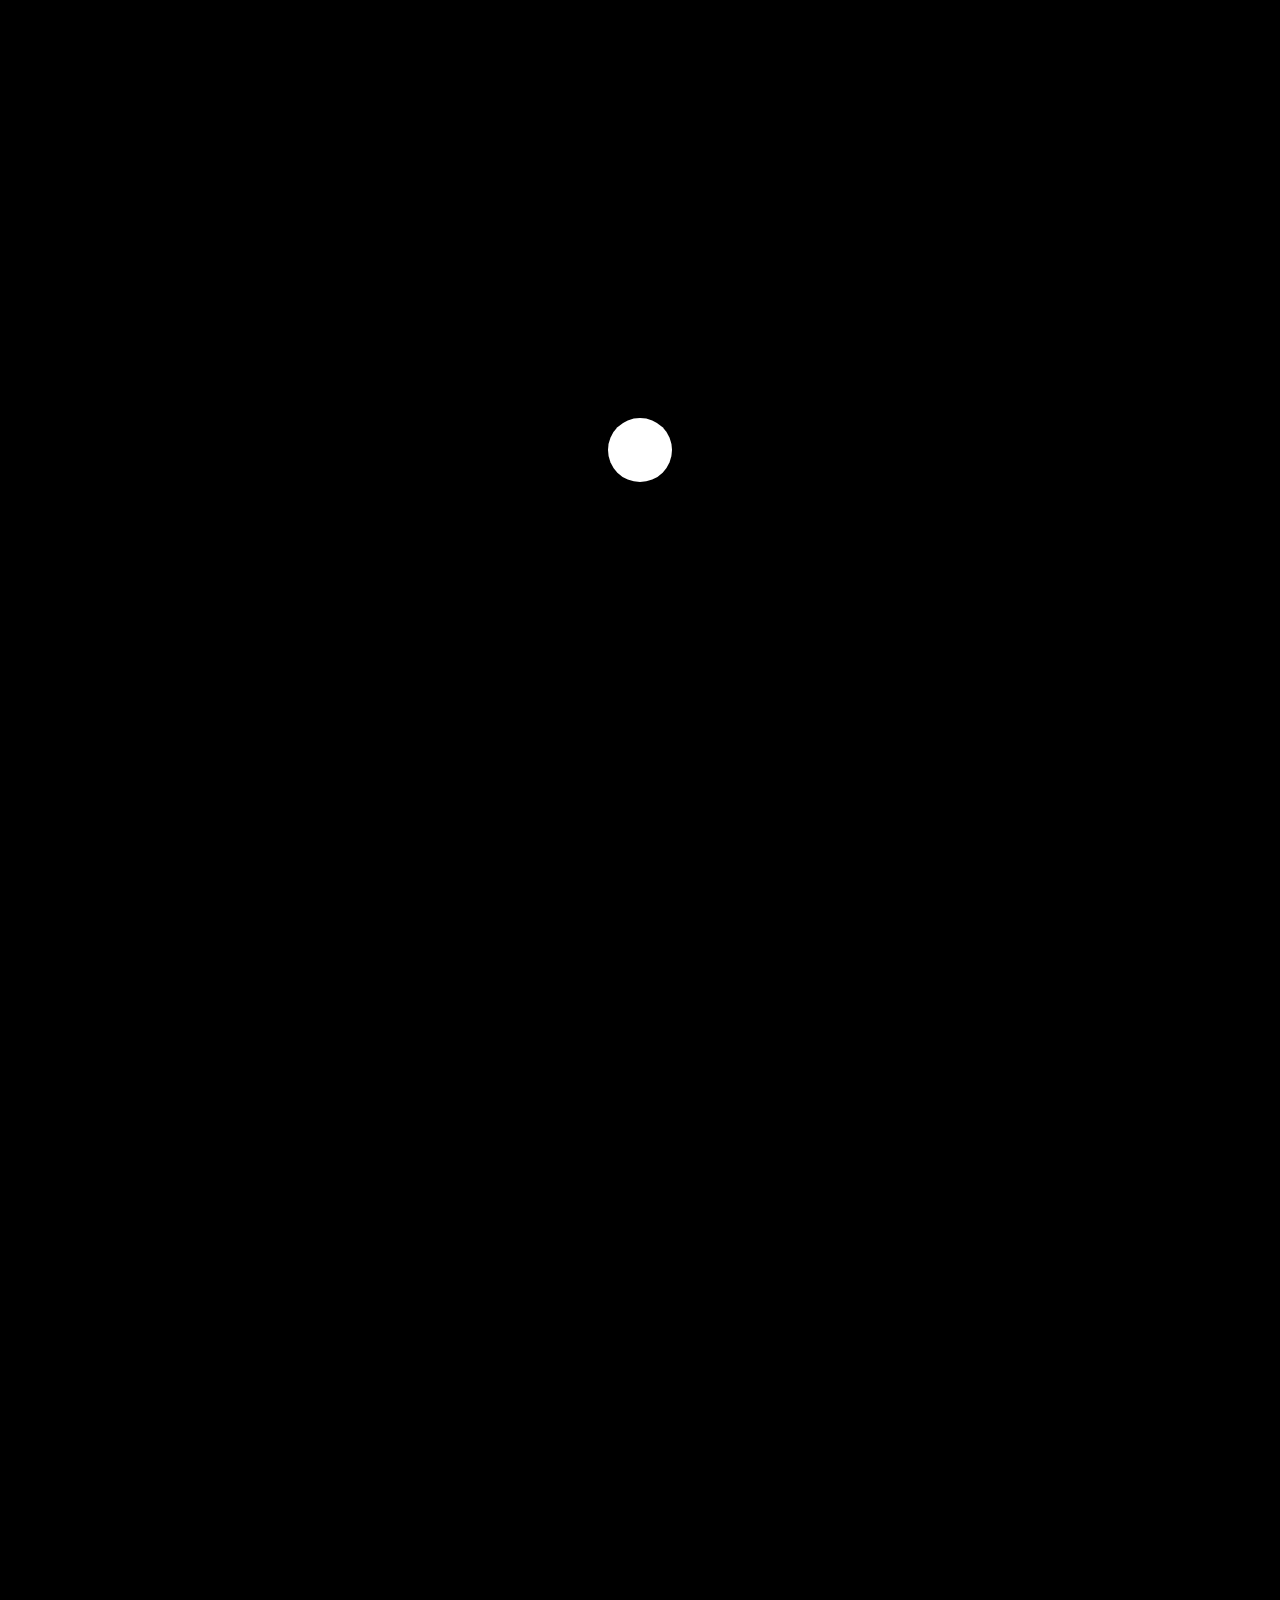
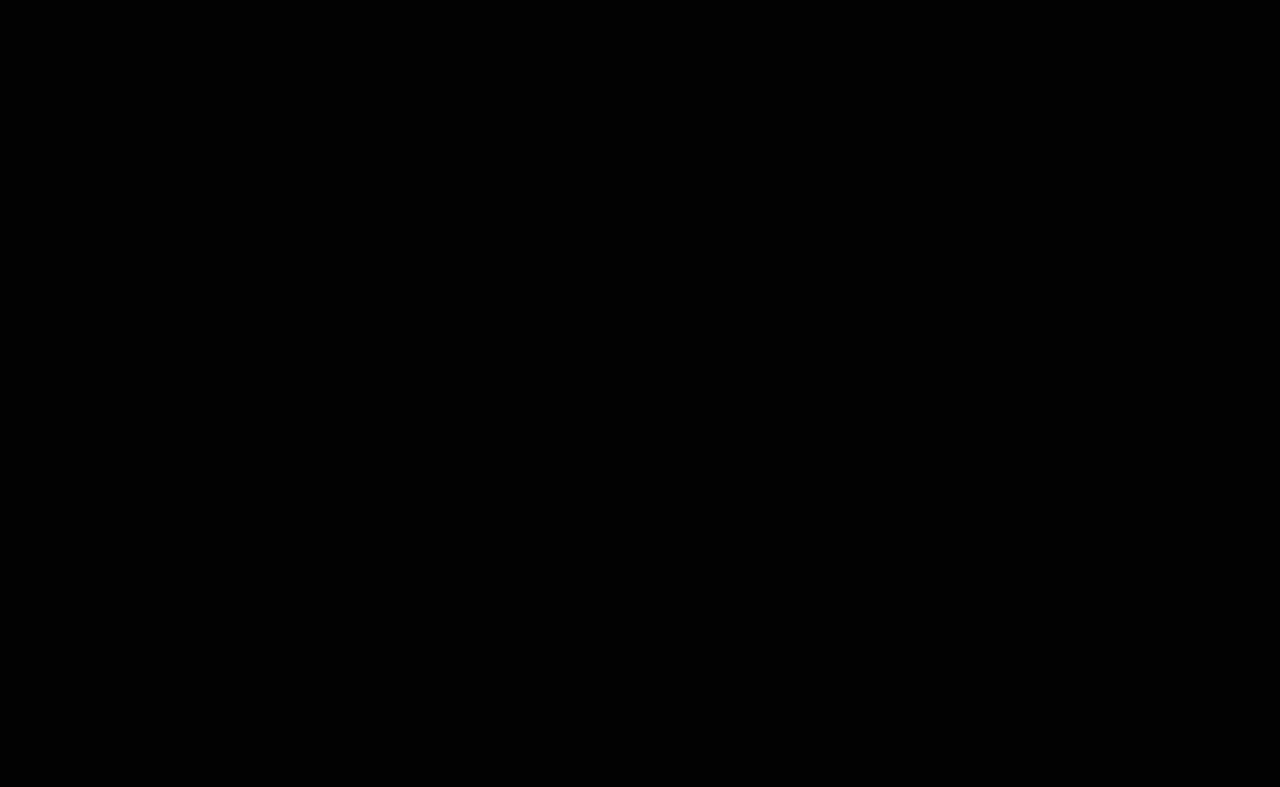
==== commit e5db277f: "feat: merge About Me into landing page" ====
--- a/index.html
+++ b/index.html
@@ -79,56 +79,19 @@
         ==================================================- -->
         <main class="s-content">
 
-            <!-- ### intro
+            <!-- ### about
             ================================================== -->
-            <section id="intro" class="s-intro target-section">
+            <section id="about" class="s-about target-section">
 
                 <div class="row intro-content wide">
 
                     <div class="column">
                         <div class="text-pretitle with-line">
-                            Hello World
+                            About Me
                         </div>
 
-                        <h1 class="text-huge-title">
-                            I am Ayesha, <br>
-                            a Data Analyst <br>
-                            based in <br>
-                            Saudi Arabia.
-                        </h1>
-                    </div>
-                </div> <!-- end intro content -->
-
-                <a href="#about" class="intro-scrolldown smoothscroll">
-                    <svg width="24" height="24" viewBox="0 0 24 24" xmlns="http://www.w3.org/2000/svg" fill-rule="evenodd" clip-rule="evenodd"><path d="M11 21.883l-6.235-7.527-.765.644 7.521 9 7.479-9-.764-.645-6.236 7.529v-21.884h-1v21.883z"/></svg>
-                </a>
-
-            </section> <!-- end s-intro -->
-
-            <!-- =============================================
-            ### about
-            ================================================== -->
-            <section id="about" class="s-about target-section">
-
-
-                <div class="row about-info wide no-gap" data-animate-block>
-                    <div class="column lg-6 md-12 about-info__pic-block">
-                        <img src="images/about.png" 
-                            srcset="images/about.png 1x, 
-                                    images/about.png 2x" 
-                            alt="About image" 
-                            class="about-info__pic" 
-                            data-animate-el>
-                    </div>
-
-                    <div class="column lg-6 md-12">
-                        <div class="about-info__text" >
-
-                            <h2 class="text-pretitle with-line" data-animate-el>
-                                About Me
-                            </h2>
-                           <p class="attention-getter" data-animate-el>
-                            With a background in Economics, I focus on retail and business performance analytics, using data to 
+                        <p class="attention-getter">
+                            With a background in Economics, I focus on business performance and operational analytics, using data to 
                             understand how operational systems, customer behavior, and financial performance influence business outcomes. <span class="para-gap"></span>
                             My work emphasizes data quality, modeling, and validation to ensure analysis is built on reliable 
                             foundations rather than assumptions. I follow an end-to-end analytical process, from data preparation 
@@ -136,12 +99,15 @@
                             Through projects spanning inventory optimization, revenue risk, profitability, and growth analysis, I have applied 
                             structured analysis to identify inefficiencies, quantify risk, and uncover opportunities for performance improvement.<span class="para-gap"></span>
                             My approach combines technical analysis with business context, ensuring findings remain relevant, practical, and decision-focused.
-
-                            </p>
-                                <a href="Ayesha Zubair Resume.pdf" class="download-btn" download>Download Resume</a>
-                        </div>
-                    </div>
-                </div> <!-- about-info -->
+                        </p>
+
+                        <a href="Ayesha_Zubair_Resume.pdf" class="download-btn" download>Download Resume</a>
+                    </div>
+                </div> <!-- end intro content -->
+
+                <a href="#works" class="intro-scrolldown smoothscroll">
+                    <svg width="24" height="24" viewBox="0 0 24 24" xmlns="http://www.w3.org/2000/svg" fill-rule="evenodd" clip-rule="evenodd"><path d="M11 21.883l-6.235-7.527-.765.644 7.521 9 7.479-9-.764-.645-6.236 7.529v-21.884h-1v21.883z"/></svg>
+                </a>
 
             </section> <!-- end s-about -->
 
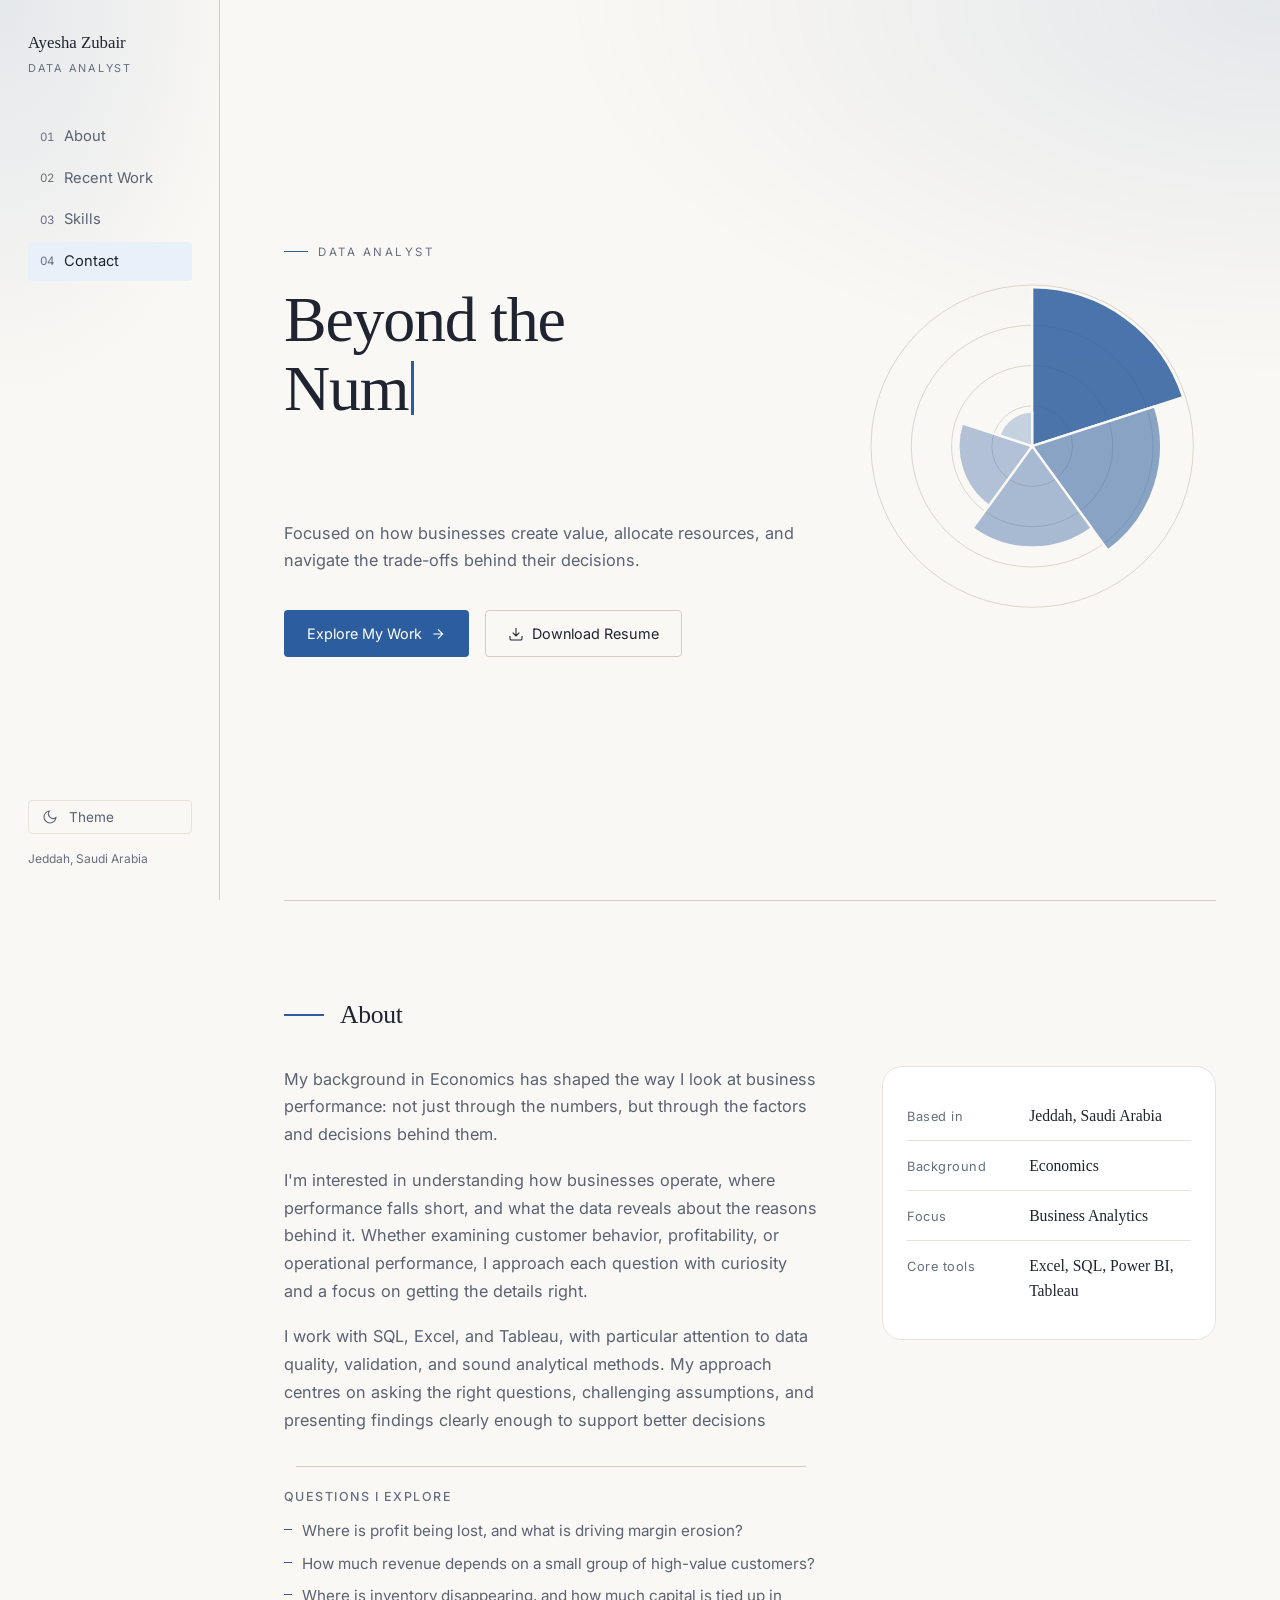
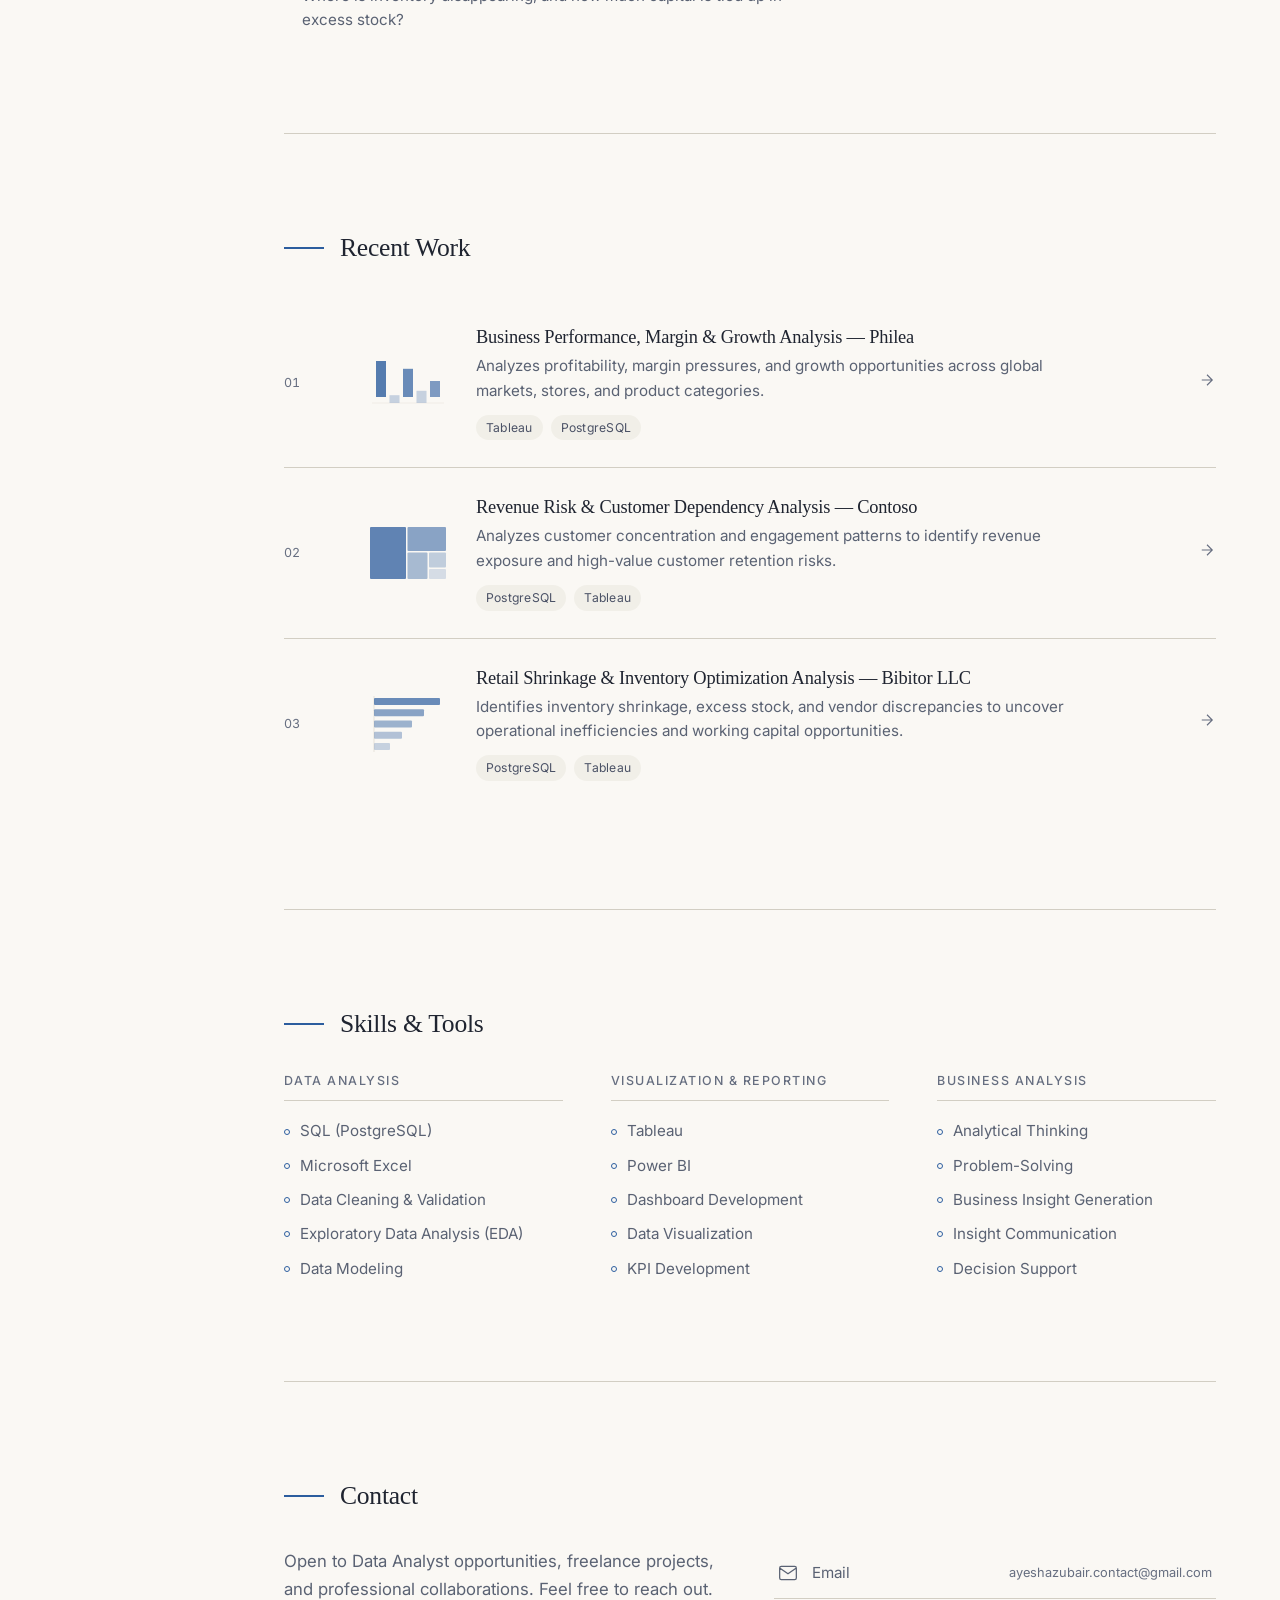
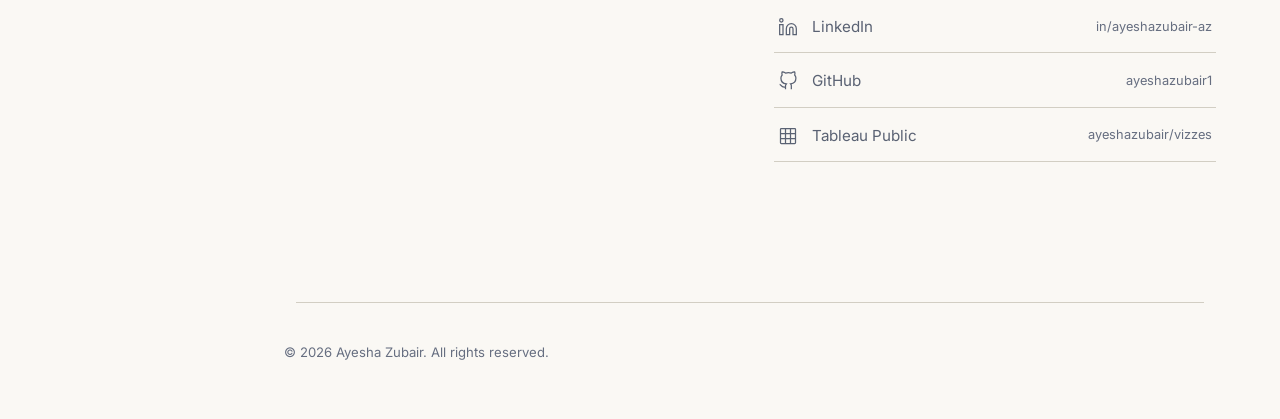
==== commit 4f90b336: "Redesign portfolio website" ====
--- a/index.html
+++ b/index.html
@@ -1,375 +1,352 @@
-<!DOCTYPE html>
-<html class="no-js ss-preload" lang="en">
-<head>
-
-    <!--- basic page needs
-    ================================================== -->
-    <meta charset="utf-8">
-    <title>Ayesha Zubair</title>
-    <meta name="description" content="">
-    <meta name="author" content="">
-
-    <!-- mobile specific metas
-    ================================================== -->
-    <meta name="viewport" content="width=device-width, initial-scale=1">
-
-    <!-- CSS
-    ================================================== -->
-    <link rel="stylesheet" href="css/vendor.css">
-    <link rel="stylesheet" href="css/styles.css">
-    <link rel="stylesheet" href="https://cdnjs.cloudflare.com/ajax/libs/font-awesome/6.0.0/css/all.min.css">
-
-    <!-- website icon
-    ================================================== -->
-    <link rel="apple-touch-icon" sizes="180x180" href="images/icons/icon_180.png">
-    <link rel="icon" type="image/png" sizes="32x32" href="images/icons/icon_32.png">
-    <link rel="icon" type="image/png" sizes="16x16" href="images/icons/icon_16.png">
-    <link rel="manifest" href="site.webmanifest">
-
-</head>
-<body id="top">
-
-
-    <!-- # preloader
-    ================================================== -->
-    <div id="preloader">
-        <div id="loader">
-        </div>
-    </div>
-
-    <!-- # page wrap
-    ================================================== -->
-    <div class="s-pagewrap">
-
-        <div class="circles">
-            <span></span>
-            <span></span>
-            <span></span>
-            <span></span>
-            <span></span>
-        </div>
-
-        <!-- ## site header 
-        ================================================== -->
-        <header class="s-header">
-
-            <div class="header-mobile">
-                <span class="mobile-home-link"><a href="index.html">Ayesha Zubair</a></span>
-                <!--<a class="mobile-menu-toggle" href="#0"><span>Menu</span></a>-->
-            </div>
-
-            <div class="row wide main-nav-wrap">
-                <nav class="column lg-12 main-nav">
-                    <div class="nav-left">
-                        <a href="index.html" class="name-box">Ayesha Zubair</a>
-                    </div>
-                    <ul class="nav-right">
-                       <!-- <li class="current"><a href="#intro" class="smoothscroll">Intro</a></li> -->
-                        <li><a href="#about" class="smoothscroll">About</a></li>
-                        <li><a href="#works" class="smoothscroll">Works</a></li>
-                        <li><a href="#contact" class="smoothscroll">Contact</a></li>
-                    </ul>
-                </nav>
-
-            </div>
-
-        </header> <!-- end s-header -->
-
-        <!-- ## main content
-        ==================================================- -->
-        <main class="s-content">
-
-            <!-- ### about
-            ================================================== -->
-            <section id="about" class="s-about target-section">
-
-                <div class="row intro-content wide">
-
-                    <div class="column">
-                        <div class="text-pretitle with-line">
-                            About Me
-                        </div>
-
-                        <p class="attention-getter">
-                            With a background in Economics, I focus on business performance and operational analytics, using data to 
-                            understand how operational systems, customer behavior, and financial performance influence business outcomes. <span class="para-gap"></span>
-                            My work emphasizes data quality, modeling, and validation to ensure analysis is built on reliable 
-                            foundations rather than assumptions. I follow an end-to-end analytical process, from data preparation 
-                            and structuring to insight generation and reporting. <span class="para-gap"></span>
-                            Through projects spanning inventory optimization, revenue risk, profitability, and growth analysis, I have applied 
-                            structured analysis to identify inefficiencies, quantify risk, and uncover opportunities for performance improvement.<span class="para-gap"></span>
-                            My approach combines technical analysis with business context, ensuring findings remain relevant, practical, and decision-focused.
-                        </p>
-
-                        <a href="Ayesha_Zubair_Resume.pdf" class="download-btn" download>Download Resume</a>
-                    </div>
-                </div> <!-- end intro content -->
-
-                <a href="#works" class="intro-scrolldown smoothscroll">
-                    <svg width="24" height="24" viewBox="0 0 24 24" xmlns="http://www.w3.org/2000/svg" fill-rule="evenodd" clip-rule="evenodd"><path d="M11 21.883l-6.235-7.527-.765.644 7.521 9 7.479-9-.764-.645-6.236 7.529v-21.884h-1v21.883z"/></svg>
-                </a>
-
-            </section> <!-- end s-about -->
-
-            <!-- =================================================
-            ### works
-            ================================================== -->
-            <section id="works" class="s-works target-section">
-
-                <div class="row works-portfolio">
-
-                    <div class="column lg-12" data-animate-block>
-
-                        <h2 class="text-pretitle with-line" data-animate-el>
-                            Recent Works
-                        </h2>
-                        <!-- <p class="h1" data-animate-el>
-                             Here are some of my latest data projects, feel free to dive in.
-                        </p> -->
-    
-                        <ul class="folio-list row block-lg-one-half block-stack-on-1000">
-
-                            <li class="folio-list__item column" data-animate-el>
-                                <a class="folio-list__item-link" href="projects/retail-shrinkage-analysis.html">
-                                    <div class="folio-list__item-pic">
-                                        <img src="images/work_images/bibitor_llc.png"
-                                             srcset="images/work_images/bibitor_llc.png 1x, images/work_images/bibitor_llc.png 2x"  alt="">
-                                    </div>
-                                    
-                                    <div class="folio-list__item-text">
-                                        <!-- <div class="folio-list__item-cat">
-                                            Website
-                                        </div> -->
-                                        <div class="folio-list__item-title">
-                                            Retail Shrinkage & Inventory Optimization Analysis — Bibitor LLC
-                                        </div>
-                                        <div class="project-skills">
-                                            <span class="skill-tag">PostgresSQL</span>
-                                            <span class="skill-tag">Tableau</span>
-                                        </div>
-                                    </div>
-                                </a>
-                                    <!--<a class="folio-list__proj-link" href="https://github.com/ayeshazubair1/retail-shrinkage-optimization" target="_blank" rel="noopener noreferrer" title="project link">
-                                        <svg width="15" height="15" viewBox="0 0 15 15" fill="none" xmlns="http://www.w3.org/2000/svg">
-                                            <path d="M8.14645 3.14645C8.34171 2.95118 8.65829 2.95118 8.85355 3.14645L12.8536 7.14645C13.0488 7.34171 13.0488 7.65829 12.8536 7.85355L8.85355 11.8536C8.65829 12.0488 8.34171 12.0488 8.14645 11.8536C7.95118 11.6583 7.95118 11.3417 8.14645 11.1464L11.2929 8H2.5C2.22386 8 2 7.77614 2 7.5C2 7.22386 2.22386 7 2.5 7H11.2929L8.14645 3.85355C7.95118 3.65829 7.95118 3.34171 8.14645 3.14645Z" fill="currentColor" fill-rule="evenodd" clip-rule="evenodd"></path>
-                                        </svg>
-                                    </a> -->
-                            </li> <!--end folio-list__item -->
-
-                            <li class="folio-list__item column" data-animate-el>
-                                <a class="folio-list__item-link" href="projects/revenue_risk_analysis.html">
-                                    <div class="folio-list__item-pic">
-                                        <img src="images/work_images/contoso.png" 
-                                             srcset="images/work_images/contoso.png 1x, images/work_images/contoso.png 2x" alt="">
-                                    </div>
-                                    
-                                    <div class="folio-list__item-text">
-                                        <!-- <div class="folio-list__item-cat">
-                                            Product Design
-                                        </div> -->
-                                        <div class="folio-list__item-title">
-                                            Revenue Risk & Customer Dependency Analysis — Contoso
-                                        </div>
-                                        <div class="project-skills">
-                                            <span class="skill-tag">PostgreSQL</span>
-                                            <span class="skill-tag">Tableau</span>
-                                        </div>
-                                    </div>
-                                </a>
-                                <!--<a class="folio-list__proj-link" href="#" title="project link">
-                                    <svg width="15" height="15" viewBox="0 0 15 15" fill="none" xmlns="http://www.w3.org/2000/svg"><path d="M8.14645 3.14645C8.34171 2.95118 8.65829 2.95118 8.85355 3.14645L12.8536 7.14645C13.0488 7.34171 13.0488 7.65829 12.8536 7.85355L8.85355 11.8536C8.65829 12.0488 8.34171 12.0488 8.14645 11.8536C7.95118 11.6583 7.95118 11.3417 8.14645 11.1464L11.2929 8H2.5C2.22386 8 2 7.77614 2 7.5C2 7.22386 2.22386 7 2.5 7H11.2929L8.14645 3.85355C7.95118 3.65829 7.95118 3.34171 8.14645 3.14645Z" fill="currentColor" fill-rule="evenodd" clip-rule="evenodd"></path></svg>
-                                </a> -->
-                            </li> <!--end folio-list__item -->
-
-                            <li class="folio-list__item column" data-animate-el>
-                                <a class="folio-list__item-link" href="projects/profitability-growth-analysis.html">
-                                    <div class="folio-list__item-pic">
-                                        <img src="images/work_images/philea.png" 
-                                             srcset="images/work_images/philea.png 1x, images/work_images/philea.png 2x" alt="">
-                                    </div>
-                                    
-                                    <div class="folio-list__item-text">
-                                        <!--<div class="folio-list__item-cat">
-                                            Branding
-                                        </div>-->
-                                        <div class="folio-list__item-title">
-                                            Business Performance, Margin & Growth Analysis — Philea
-                                        </div>
-                                        <div class="project-skills">
-                                            <span class="skill-tag">Tableau</span>
-                                        </div>
-                                    </div>
-                                </a>
-                                <!--<a class="folio-list__proj-link" href="#" title="project link">
-                                    <svg width="15" height="15" viewBox="0 0 15 15" fill="none" xmlns="http://www.w3.org/2000/svg"><path d="M8.14645 3.14645C8.34171 2.95118 8.65829 2.95118 8.85355 3.14645L12.8536 7.14645C13.0488 7.34171 13.0488 7.65829 12.8536 7.85355L8.85355 11.8536C8.65829 12.0488 8.34171 12.0488 8.14645 11.8536C7.95118 11.6583 7.95118 11.3417 8.14645 11.1464L11.2929 8H2.5C2.22386 8 2 7.77614 2 7.5C2 7.22386 2.22386 7 2.5 7H11.2929L8.14645 3.85355C7.95118 3.65829 7.95118 3.34171 8.14645 3.14645Z" fill="currentColor" fill-rule="evenodd" clip-rule="evenodd"></path></svg>
-                                </a> -->
-                            </li> <!--end folio-list__item -->
-
-            </section> <!-- end s-works -->
-
-            <!-- =============================================
-            ### skills
-            ================================================== -->
-
-            <section id="skills" class="s-about target-section" style="padding-top: 0; padding-bottom: var(--vspace-4);">
-
-                <div class="row section-header" data-num="03">
-                     <div class="column lg-12">
-                    <h2 class="text-pretitle with-line">Skills & Tools</h2>
-                    </div>
-                </div>
-
-                <div class="row">
-                    <div class="column lg-12">
-                        <div class="grid-list-items"> <div class="grid-list-items__item">
-                                <div class="grid-list-items__title">Data Analysis</div>
-                                <p>PostgreSQL, Python, Excel</p>
-                            </div>
-
-                            <div class="grid-list-items__item">
-                                <div class="grid-list-items__title">Visualization</div>
-                                <p>Tableau</p>
-                            </div>
-
-                            <div class="grid-list-items__item">
-                                <div class="grid-list-items__title">Statistical Analysis</div>
-                                <p>Descriptive & Inferential Statistics</p>
-                            </div>
-
-                            <div class="grid-list-items__item">
-                                <div class="grid-list-items__title">Version Control</div>
-                                <p>Git, GitHub</p>
-                            </div>
-
-                        </div> 
-                    </div> 
-                </div> 
-            </section>           
-             <!-- =============================================
-            ### contact
-            ================================================== -->
-            <section id="contact" class="s-contact target-section">
-
-                <div class="row contact-top">
-                    <div class="column lg-12">
-                        <h2 class="text-pretitle with-line">
-                            Get In Touch
-                        </h2>
-
-                        <!-- <p class="h1">
-                            Feel free to reach out if you have any questions or want to collaborate on a project.
-                            <br>
-                        </p> -->
-                    </div>
-                </div> <!-- end contact-top -->
-
-                <div class="row contact-bottom">
-                    
-                <div class="column lg-4 md-5 tab-6 stack-on-550 contact-block">
-                    <ul class="contact-social" style="display: flex; gap: 10px; list-style: none; padding: 0; align-items: center;">
-
-                        <!-- Gmail -->
-                        <li>
-                            <a href="mailto:ayeshazubair.contact@gmail.com" target="_blank" title="Email me" 
-                            style="display: inline-block; width: 50px; height: 50px; transition: transform 0.3s ease;">
-                            <svg xmlns="http://www.w3.org/2000/svg" viewBox="0 0 48 48" width="48" height="48" role="img" aria-label="Gmail">
-                                <path fill="#4caf50" d="M45,16.2l-5,2.75l-5,4.75L35,40h7c1.657,0,3-1.343,3-3V16.2z"></path>
-                                <path fill="#1e88e5" d="M3,16.2l3.614,1.71L13,23.7V40H6c-1.657,0-3-1.343-3-3V16.2z"></path>
-                                <polygon fill="#e53935" points="35,11.2 24,19.45 13,11.2 12,17 13,23.7 24,31.95 35,23.7 36,17"></polygon>
-                                <path fill="#c62828" d="M3,12.298V16.2l10,7.5V11.2L9.876,8.859C9.132,8.301,8.228,8,7.298,8h0C4.924,8,3,9.924,3,12.298z"></path>
-                                <path fill="#fbc02d" d="M45,12.298V16.2l-10,7.5V11.2l3.124-2.341C38.868,8.301,39.772,8,40.702,8h0 C43.076,8,45,9.924,45,12.298z"></path>
-                            </svg>
-                            </a>
-                        </li>
-
-                        <!-- LinkedIn -->
-                        <li>
-                            <a href="https://www.linkedin.com/in/ayeshazubair-az/" target="_blank" title="Connect on LinkedIn" 
-                            style="display: inline-block; width: 50px; height: 50px; transition: transform 0.3s ease;">
-                            <svg xmlns="http://www.w3.org/2000/svg" viewBox="0 0 48 48" width="48" height="48" role="img" aria-label="LinkedIn">
-                                <path fill="#0078d4" d="M42,37c0,2.762-2.238,5-5,5H11c-2.761,0-5-2.238-5-5V11c0-2.762,2.239-5,5-5h26c2.762,0,5,2.238,5,5V37z"></path>
-                                <path d="M30,37V26.901c0-1.689-0.819-2.698-2.192-2.698c-0.815,0-1.414,0.459-1.779,1.364c-0.017,0.064-0.041,0.325-0.031,1.114L26,37h-7V18h7v1.061C27.022,18.356,28.275,18,29.738,18c4.547,0,7.261,3.093,7.261,8.274L37,37H30z M11,37V18h3.457C12.454,18,11,16.528,11,14.499C11,12.472,12.478,11,14.514,11c2.012,0,3.445,1.431,3.486,3.479C18,16.523,16.521,18,14.485,18H18v19H11z" opacity=".05"></path>
-                                <path fill="#fff" d="M12,19h5v17h-5V19z M14.485,17h-0.028C12.965,17,12,15.888,12,14.499C12,13.08,12.995,12,14.514,12c1.521,0,2.458,1.08,2.486,2.499C17,15.887,16.035,17,14.485,17z M36,36h-5v-9.099c0-2.198-1.225-3.698-3.192-3.698c-1.501,0-2.313,1.012-2.707,1.99C24.957,25.543,25,26.511,25,27v9h-5V19h5v2.616C25.721,20.5,26.85,19,29.738,19c3.578,0,6.261,2.25,6.261,7.274L36,36L36,36z"></path>
-                            </svg>
-                            </a>
-                        </li>
-
-                        <!-- GitHub -->
-                        <li>
-                            <a href="https://github.com/ayeshazubair1" target="_blank" title="View projects on GitHub" 
-                            style="display: flex; align-items: center; justify-content: center; width: 50px; height: 50px; transition: transform 0.3s ease;">
-                                <svg xmlns="http://www.w3.org/2000/svg" viewBox="0 0 64 64" width="48" height="48" role="img" aria-label="GitHub">
-                                    <path d="M32 6C17.641 6 6 17.641 6 32c0 12.277 8.512 22.56 19.955 25.286-.592-.141-1.179-.299-1.755-.479V50.85c0 0-.975.325-2.275.325-3.637 0-5.148-3.245-5.525-4.875-.229-.993-.827-1.934-1.469-2.509-.767-.684-1.126-.686-1.131-.92-.01-.491.658-.471.975-.471 1.625 0 2.857 1.729 3.429 2.623 1.417 2.207 2.938 2.577 3.721 2.577.975 0 1.817-.146 2.397-.426.268-1.888 1.108-3.57 2.478-4.774-6.097-1.219-10.4-4.716-10.4-10.4 0-2.928 1.175-5.619 3.133-7.792C19.333 23.641 19 22.494 19 20.625c0-1.235.086-2.751.65-4.225 0 0 3.708.026 7.205 3.338C28.469 19.268 30.196 19 32 19s3.531.268 5.145.738c3.497-3.312 7.205-3.338 7.205-3.338.567 1.474.65 2.99.65 4.225 0 2.015-.268 3.19-.432 3.697C46.466 26.475 47.6 29.124 47.6 32c0 5.684-4.303 9.181-10.4 10.4 1.628 1.43 2.6 3.513 2.6 5.85v8.557c-.576.181-1.162.338-1.755.479C49.488 54.56 58 44.277 58 32 58 17.641 46.359 6 32 6z" 
-                                    fill="#ffffff"></path>
-                                </svg>
-                            </a>
-                        </li>
-
-                        <!-- Tableau -->
-                        <li>
-                            <a href="https://public.tableau.com/app/profile/ayeshazubair/vizzes" target="_blank" title="View dashboards on Tableau" 
-                            style="display: inline-block; width: 50px; height: 50px; transition: transform 0.3s ease;">
-                            <svg xmlns="http://www.w3.org/2000/svg" viewBox="0 0 48 48" width="48" height="48" role="img" aria-label="Tableau">
-                            <rect width="1.5" height="9" x="22.75" y="1" fill="#78909c"></rect>
-                            <rect width="9" height="1.5" x="19" y="4.75" fill="#78909c"></rect>
-                            <rect width="1.5" height="9" x="40.75" y="19" fill="#5c6bc0"></rect>
-                            <rect width="9" height="1.5" x="37" y="22.75" fill="#5c6bc0"></rect>
-                            <rect width="1.5" height="9" x="4.75" y="19" fill="#78909c"></rect>
-                            <rect width="9" height="1.5" x="1" y="22.75" fill="#78909c"></rect>
-                            <rect width="1.5" height="9" x="22.75" y="37" fill="#5c6bc0"></rect>
-                            <rect width="9" height="1.5" x="19" y="40.75" fill="#5c6bc0"></rect>
-                            <rect width="17" height="3" x="15" y="22" fill="#e8762d"></rect>
-                            <rect width="3" height="17" x="22" y="15" fill="#e8762d"></rect>
-                            <rect width="2" height="14" x="11" y="6" fill="#ffa000"></rect>
-                            <rect width="14" height="2" x="5" y="12" fill="#ffa000"></rect>
-                            <rect width="2" height="14" x="34" y="6" fill="#607d8b"></rect>
-                            <rect width="14" height="2" x="28" y="12" fill="#607d8b"></rect>
-                            <rect width="2" height="14" x="11" y="27" fill="#c62828"></rect>
-                            <rect width="14" height="2" x="5" y="33" fill="#c62828"></rect>
-                            <rect width="2" height="14" x="34" y="27" fill="#0d47a1"></rect>
-                            <rect width="14" height="2" x="28" y="33" fill="#0d47a1"></rect>
-                            </svg>
-                            </a>
-                        </li>
-
-                    </ul>
-
-            </section> <!-- end contact -->
-
-        </main> <!-- end s-content -->
-
-        <!--==================================================
-        ### footer
-        ================================================== -->
-            <footer class="s-footer">
-                <div class="row">
-                    <div class="column lg-12 ss-copyright">
-                        <span>© 2026 AYESHA ZUBAIR</span> 
-                        <span>Design by <a href="https://www.styleshout.com/" target="_blank">StyleShout</a></span>
-                    </div>
-                </div>
-
-            </footer> <!-- end s-footer -->
-
-    </div> <!-- end -s-pagewrap -->
-
-    <!--==================================================
-    ### Java Script
-    ================================================== -->
-    <script src="js/plugins.js"></script>
-    <script src="js/main.js"></script>
-    <script>
-        // This waits for the page (and preloader) to finish, then jumps to the section
-        window.onload = function() {
-            if (window.location.hash) {
-                const target = document.querySelector(window.location.hash);
-                if (target) {
-                    setTimeout(function() {
-                        target.scrollIntoView({ behavior: 'smooth' });
-                    }, 500); // 500ms delay to let the preloader disappear
-                }
-            }
-        };
-    </script>
-</body>
+<!DOCTYPE html>
+<html lang="en" data-theme="light">
+<head>
+  <meta charset="UTF-8">
+  <meta name="viewport" content="width=device-width, initial-scale=1.0">
+  <title>Ayesha Zubair — Data Analyst</title>
+  <meta name="description" content="Data analyst with an Economics background, showcasing analytical projects, technical skills, and business insights through data-driven analysis.">
+  <link rel="icon" href="images/icons/favicon.svg" type="image/svg+xml">
+  <script>
+    (function () {
+      var saved = localStorage.getItem('theme');
+      var prefersDark = window.matchMedia('(prefers-color-scheme: dark)').matches;
+      document.documentElement.setAttribute('data-theme', saved || (prefersDark ? 'dark' : 'light'));
+      document.documentElement.classList.add('js');
+    })();
+  </script>
+  <!-- Google Fonts: Inter -->
+  <link rel="preconnect" href="https://fonts.googleapis.com">
+  <link rel="preconnect" href="https://fonts.gstatic.com" crossorigin>
+  <link href="https://fonts.googleapis.com/css2?family=Inter:wght@400;500;600&display=swap" rel="stylesheet">
+  <link rel="stylesheet" href="css/main.css">
+  <meta property="og:title" content="Ayesha Zubair — Data Analyst">
+  <meta property="og:description" content="Data analyst with an Economics background, showcasing analytical projects, technical skills, and business insights through data-driven analysis.">
+  <meta property="og:type" content="website">
+  <meta property="og:url" content="https://ayeshazubair1.github.io/portfolio/">
+</head>
+<body class="no-js">
+  <a href="#main" class="skip-link">Skip to content</a>
+
+  <!-- Loader -->
+  <div class="loader" id="loader" aria-hidden="true">
+    <div class="loader-name">Ayesha Zubair</div>
+    <div class="loader-role">Data Analyst</div>
+    <div class="loader-bar" aria-hidden="true"></div>
+  </div>
+
+  <!-- Nav overlay (mobile) -->
+  <div class="nav-overlay" id="navOverlay"></div>
+
+  <!-- Mobile burger -->
+  <button class="nav-burger" id="navBurger" aria-label="Open navigation" aria-expanded="false">
+    <span></span>
+  </button>
+
+  <!-- Navigation rail -->
+  <nav class="nav-rail" id="navRail" aria-label="Primary navigation">
+    <button class="mobile-close" id="navClose" aria-label="Close navigation">&times;</button>
+    <div class="nav-identity">
+      <div class="nav-name">Ayesha Zubair</div>
+      <div class="nav-role">Data Analyst</div>
+    </div>
+    <ul class="nav-list">
+      <li><a href="#about"><span class="nav-num">01</span>About</a></li>
+      <li><a href="#work"><span class="nav-num">02</span>Recent Work</a></li>
+      <li><a href="#skills"><span class="nav-num">03</span>Skills</a></li>
+      <li><a href="#contact"><span class="nav-num">04</span>Contact</a></li>
+    </ul>
+    <div class="nav-spacer"></div>
+    <button class="theme-toggle" id="themeToggle" aria-label="Toggle color theme">
+      <span class="icon-wrap">
+        <svg class="sun" viewBox="0 0 24 24"><circle cx="12" cy="12" r="4"/><path d="M12 2v2M12 20v2M4.93 4.93l1.41 1.41M17.66 17.66l1.41 1.41M2 12h2M20 12h2M4.93 19.07l1.41-1.41M17.66 6.34l1.41-1.41"/></svg>
+        <svg class="moon" viewBox="0 0 24 24"><path d="M21 12.79A9 9 0 1 1 11.21 3 7 7 0 0 0 21 12.79z"/></svg>
+      </span>
+      <span class="toggle-label">Theme</span>
+    </button>
+      <div class="nav-footer">Jeddah, Saudi Arabia</div>
+
+  </nav>
+
+  <!-- Main content -->
+  <main id="main">
+    <div class="app">
+
+      <!-- Hero -->
+      <section class="hero" id="hero" aria-label="Introduction">
+        <div class="hero-grid">
+          <div class="hero-text">
+            <div class="hero-label">Data Analyst</div>
+            <h1 class="hero-headline" id="headline">
+              <span class="word">Beyond the</span>
+              <span class="word">Numbers.</span>
+              <span class="word">Into the</span>
+              <span class="word">Business.</span>
+            </h1>
+            <p class="hero-intro">
+              Focused on how businesses create value, allocate resources, and navigate the trade-offs behind their decisions.
+            </p>
+            <div class="hero-actions">
+              <a href="#work" class="btn btn-primary">
+                Explore My Work
+                <svg viewBox="0 0 24 24"><path d="M5 12h14M12 5l7 7-7 7"/></svg>
+              </a>
+              <a href="AyeshaZubair-Resume.pdf" class="btn btn-secondary" download>
+                <svg viewBox="0 0 24 24"><path d="M21 15v4a2 2 0 0 1-2 2H5a2 2 0 0 1-2-2v-4M7 10l5 5 5-5M12 15V3"/></svg>
+                Download Resume
+              </a>
+            </div>
+          </div>
+          <div class="hero-visual" aria-hidden="true">
+            <!-- Abstract data-inspired chart composition -->
+            <svg viewBox="0 0 320 320" fill="none">
+              <defs>
+                <mask id="sweepMask" maskUnits="userSpaceOnUse" x="0" y="0" width="320" height="320">
+                  <circle class="sweep" cx="160" cy="160" r="80" pathLength="1" fill="none"
+                          stroke="#fff" stroke-width="160" transform="rotate(-90 160 160)"/>
+                </mask>
+              </defs>
+
+              <!-- Rings -->
+              <g class="grid-fade" stroke="var(--border-strong)" stroke-width="0.7">
+                <circle cx="160" cy="160" r="35"/>
+                <circle cx="160" cy="160" r="70"/>
+                <circle cx="160" cy="160" r="105"/>
+                <circle cx="160" cy="160" r="140"/>
+              </g>
+
+              <!-- Slices -->
+              <g mask="url(#sweepMask)">
+                <g class="petals" fill="var(--accent)" stroke="var(--bg)" stroke-width="2" stroke-linejoin="round">
+                  <path class="petal" fill-opacity="0.85"  d="M160 160 L160 22 A138 138 0 0 1 291.2 117.4 Z"/>
+                  <path class="petal" fill-opacity="0.55" d="M160 160 L266.5 125.4 A112 112 0 0 1 225.8 250.6 Z"/>
+                  <path class="petal" fill-opacity="0.40" d="M160 160 L211.7 231.2 A88 88 0 0 1 108.3 231.2 Z"/>
+                  <path class="petal" fill-opacity="0.35" d="M160 160 L122.4 211.8 A64 64 0 0 1 99.1 140.2 Z"/>
+                  <path class="petal" fill-opacity="0.25" d="M160 160 L131.5 150.7 A30 30 0 0 1 160 130 Z"/>
+                </g>
+              </g>
+            </svg>
+          </div>
+        </div>
+      </section>
+
+      <!-- About -->
+      <section id="about" class="reveal" aria-label="About">
+        <h2 class="section-label">About</h2>
+        <div class="about-grid">
+          <div class="about-body">
+            <p>
+              My background in Economics has shaped the way I look at business performance: not just through the numbers,
+              but through the factors and decisions behind them.
+            </p>
+            <p>
+              I'm interested in understanding how businesses operate, where performance falls short, and what the data reveals
+              about the reasons behind it. Whether examining customer behavior, profitability, or operational performance,
+              I approach each question with curiosity and a focus on getting the details right.
+            </p>
+            <p>
+              I work with SQL, Excel, and Tableau, with particular attention to data quality, validation, and sound analytical
+              methods. My approach centres on asking the right questions, challenging assumptions, and presenting findings clearly
+              enough to support better decisions
+            </p>
+            <div class="about-focus">
+              <h4>Questions I explore</h4>
+              <ul>
+                <li>Where is profit being lost, and what is driving margin erosion?</li>
+                <li>How much revenue depends on a small group of high-value customers?</li>
+                <li>Where is inventory disappearing, and how much capital is tied up in excess stock?</li>
+              </ul>
+            </div>
+          </div>
+          <div class="about-visual">
+            <div class="stat-row">
+              <span class="stat-label">Based in</span>
+              <span class="stat-value">Jeddah, Saudi Arabia</span>
+            </div>
+            <div class="stat-row">
+              <span class="stat-label">Background</span>
+              <span class="stat-value">Economics</span>
+            </div>
+            <div class="stat-row">
+              <span class="stat-label">Focus</span>
+              <span class="stat-value">Business Analytics</span>
+            </div>
+            <div class="stat-row">
+              <span class="stat-label">Core tools</span>
+              <span class="stat-value">Excel, SQL, Power BI, Tableau</span>
+            </div>
+          </div>
+        </div>
+      </section>
+
+      <!-- Recent Work -->
+      <section id="work" class="reveal" aria-label="Recent Work">
+        <h2 class="section-label">Recent Work</h2>
+        <div class="work-list">
+
+          <a href="projects/profitability-growth-analysis.html" class="project-row reveal" data-stagger="0">
+            <span class="project-num">01</span>
+            <div class="project-thumb">
+              <svg viewBox="0 0 88 64" preserveAspectRatio="none">
+                <!-- baseline -->
+                <line x1="8" y1="52" x2="80" y2="52" stroke="var(--border)" stroke-width="0.5"/>
+
+                <!-- bars: 361M, -78M, 283M, -122M, 161M -->
+                <g fill="var(--accent)">
+                  <rect x="12"   y="10"   width="10" height="36"   opacity="0.8"/>
+                  <rect x="25.5" y="44.2" width="10" height="7.8"  opacity="0.25"/>
+                  <rect x="39"   y="17.8" width="10" height="28.2" opacity="0.7"/>
+                  <rect x="52.5" y="39.8" width="10" height="12.2" opacity="0.25"/>
+                  <rect x="66"   y="30"   width="10" height="16"   opacity="0.6"/>
+                </g>
+              </svg>
+            </div>
+            <div class="project-info">
+              <h3>Business Performance, Margin &amp; Growth Analysis — Philea</h3>
+              <p>Analyzes profitability, margin pressures, and growth opportunities across global markets, stores, and product
+                categories.</p>
+              <div class="project-chips">
+                <span class="chip">Tableau</span>
+                <span class="chip">PostgreSQL</span>
+              </div>
+            </div>
+            <span class="project-arrow"><svg viewBox="0 0 24 24"><path d="M5 12h14M12 5l7 7-7 7"/></svg></span>
+          </a>
+
+          <a href="projects/revenue-risk-analysis.html" class="project-row reveal" data-stagger="1">
+            <span class="project-num">02</span>
+            <div class="project-thumb">
+              <svg viewBox="0 0 88 64" preserveAspectRatio="none">
+                <g fill="var(--accent)">
+                  <rect x="6"    y="6"    width="36"   height="52"   opacity="0.75" rx="1"/>
+                  <rect x="43.5" y="6"    width="38.5" height="24"   opacity="0.55" rx="1"/>
+                  <rect x="43.5" y="31.5" width="20"   height="26.5" opacity="0.4"  rx="1"/>
+                  <rect x="65"   y="31.5" width="17"   height="15"   opacity="0.28" rx="1"/>
+                  <rect x="65"   y="48"   width="17"   height="10"   opacity="0.18" rx="1"/>
+                </g>
+              </svg>
+            </div>
+            <div class="project-info">
+              <h3>Revenue Risk &amp; Customer Dependency Analysis — Contoso</h3>
+              <p>Analyzes customer concentration and engagement patterns to identify revenue exposure and high-value customer
+                retention risks.</p>
+              <div class="project-chips">
+                <span class="chip">PostgreSQL</span>
+                <span class="chip">Tableau</span>
+              </div>
+            </div>
+            <span class="project-arrow"><svg viewBox="0 0 24 24"><path d="M5 12h14M12 5l7 7-7 7"/></svg></span>
+          </a>
+
+          <a href="projects/retail-shrinkage-analysis.html" class="project-row reveal" data-stagger="2">
+            <span class="project-num">03</span>
+            <div class="project-thumb">
+              <svg viewBox="0 0 88 64" preserveAspectRatio="none">
+                <!-- axis -->
+                <line x1="10" y1="4" x2="10" y2="60" stroke="var(--border-strong)" stroke-width="0.5"/>
+
+                <!-- bars, largest to smallest -->
+                <g fill="var(--accent)">
+                  <rect x="10" y="6"     width="66" height="7" opacity="0.7"  rx="1"/>
+                  <rect x="10" y="17.25" width="50" height="7" opacity="0.55" rx="1"/>
+                  <rect x="10" y="28.5"  width="38" height="7" opacity="0.45" rx="1"/>
+                  <rect x="10" y="39.75" width="28" height="7" opacity="0.35" rx="1"/>
+                  <rect x="10" y="51"    width="16" height="7" opacity="0.25" rx="1"/>
+                </g>
+              </svg>
+            </div>
+            <div class="project-info">
+              <h3>Retail Shrinkage &amp; Inventory Optimization Analysis — Bibitor LLC</h3>
+              <p>Identifies inventory shrinkage, excess stock, and vendor discrepancies to uncover operational inefficiencies and
+                working capital opportunities.</p>
+              <div class="project-chips">
+                <span class="chip">PostgreSQL</span>
+                <span class="chip">Tableau</span>
+              </div>
+            </div>
+            <span class="project-arrow"><svg viewBox="0 0 24 24"><path d="M5 12h14M12 5l7 7-7 7"/></svg></span>
+          </a>
+        </div>
+      </section>
+
+      <!-- Skills -->
+      <section id="skills" class="reveal" aria-label="Skills and Tools">
+        <h2 class="section-label">Skills &amp; Tools</h2>
+        <div class="skills-grid">
+          <div class="skill-group">
+            <h4>Data Analysis</h4>
+            <ul class="skill-list">
+              <li>SQL (PostgreSQL)</li>
+              <li>Microsoft Excel</li>
+              <li>Data Cleaning &amp; Validation</li>
+              <li>Exploratory Data Analysis (EDA)</li>
+              <li>Data Modeling</li>
+            </ul>
+          </div>
+          <div class="skill-group">
+            <h4>Visualization &amp; Reporting</h4>
+            <ul class="skill-list">
+              <li>Tableau</li>
+              <li>Power BI</li>
+              <li>Dashboard Development</li>
+              <li>Data Visualization</li>
+              <li>KPI Development</li>
+            </ul>
+          </div>
+          <div class="skill-group">
+            <h4>Business Analysis</h4>
+            <ul class="skill-list">
+              <li>Analytical Thinking</li>
+              <li>Problem-Solving</li>
+              <li>Business Insight Generation</li>
+              <li>Insight Communication</li>
+              <li>Decision Support</li>
+            </ul>
+          </div>
+        </div>
+      </section>
+
+      <!-- Contact -->
+      <section id="contact" class="reveal" aria-label="Contact">
+        <h2 class="section-label">Contact</h2>
+        <div class="contact-grid">
+          <p class="contact-intro">
+            Open to Data Analyst opportunities, freelance projects, and professional collaborations. Feel free to reach out.
+          </p>
+          <div class="contact-links">
+            <a class="contact-link" href="mailto:ayeshazubair.contact@gmail.com">
+              <svg viewBox="0 0 24 24"><path d="M4 4h16c1.1 0 2 .9 2 2v12c0 1.1-.9 2-2 2H4c-1.1 0-2-.9-2-2V6c0-1.1.9-2 2-2zM22 6l-10 7L2 6"/></svg>
+              <span class="label">Email</span>
+              <span class="value">ayeshazubair.contact@gmail.com</span>
+            </a>
+            <a class="contact-link" href="https://www.linkedin.com/in/ayeshazubair-az/" target="_blank" rel="noopener">
+              <svg viewBox="0 0 24 24"><path d="M16 8a6 6 0 0 1 6 6v7h-4v-7a2 2 0 0 0-4 0v7h-4v-7a6 6 0 0 1 6-6zM2 9h4v12H2zM4 6a2 2 0 1 0 0-4 2 2 0 0 0 0 4z"/></svg>
+              <span class="label">LinkedIn</span>
+              <span class="value">in/ayeshazubair-az</span>
+            </a>
+            <a class="contact-link" href="https://github.com/ayeshazubair1" target="_blank" rel="noopener">
+              <svg viewBox="0 0 24 24"><path d="M9 19c-5 1.5-5-2.5-7-3m14 6v-3.87a3.37 3.37 0 0 0-.94-2.61c3.14-.35 6.44-1.54 6.44-7A5.44 5.44 0 0 0 20 4.77 5.07 5.07 0 0 0 19.91 1S18.73.65 16 2.48a13.38 13.38 0 0 0-7 0C6.27.65 5.09 1 5.09 1A5.07 5.07 0 0 0 5 4.77a5.44 5.44 0 0 0-1.5 3.78c0 5.42 3.3 6.61 6.44 7A3.37 3.37 0 0 0 9 18.13V22"/></svg>
+              <span class="label">GitHub</span>
+              <span class="value">ayeshazubair1</span>
+            </a>
+            <a class="contact-link" href="https://public.tableau.com/app/profile/ayeshazubair/vizzes" target="_blank" rel="noopener">
+              <svg viewBox="0 0 24 24"><rect x="3" y="3" width="18" height="18" rx="1" stroke="currentColor" fill="none"/><path d="M3 9h18M9 3v18M3 15h18M15 3v18" stroke="currentColor"/></svg>
+              <span class="label">Tableau Public</span>
+              <span class="value">ayeshazubair/vizzes</span>
+            </a>
+          </div>
+        </div>
+      </section>
+
+      <!-- Footer -->
+      <footer class="footer">
+        <div class="footer-row">
+          <span class="footer-copy">&copy; <span id="year">2026</span> Ayesha Zubair. All rights reserved.</span>
+        </div>
+      </footer>
+
+    </div>
+  </main>
+
+  <script src="js/main.js" defer></script>
+</body>
 </html>
--- a/css/main.css
+++ b/css/main.css
@@ -0,0 +1,1100 @@
+/* ===========================================================
+   Ayesha Zubair — Data Analyst Portfolio
+   =========================================================== */
+
+/* ---------- Design tokens ---------- */
+:root {
+  --bg: #faf8f4;
+  --bg-elev: #ffffff;
+  --text: #1f2430;
+  --text-secondary: #5a6273;
+  --text-muted: #666e80;
+  --border: #e6e3db;
+  --border-strong: #d2cec3;
+  --accent: #2c5d9e;
+  --accent-soft: #e8f0fa;
+  --accent-contrast: #ffffff;
+  --chip-bg: #f1efe8;
+  --chip-text: #4b5266;
+  --code-bg: #f4f2ec;
+  --code-text: #2a3140;
+  --glow: rgba(44, 93, 158, 0.10);
+  --glow-2: rgba(44, 93, 158, 0.05);
+  --shadow-sm: 0 1px 3px rgba(31, 36, 48, 0.04);
+  --shadow-md: 0 6px 24px rgba(31, 36, 48, 0.06);
+  --nav-rail-width: 220px;
+  --max-content: 1040px;
+  --radius: 4px;
+  --font-head: "Iowan Old Style", "Palatino Linotype", "Book Antiqua", Palatino, Georgia, "Times New Roman", serif;
+  --font-body: "Inter", -apple-system, BlinkMacSystemFont, "Segoe UI", Roboto, Helvetica, Arial, sans-serif;
+  --font-mono: "SFMono-Regular", "JetBrains Mono", Menlo, Consolas, "Liberation Mono", monospace;
+}
+
+[data-theme="dark"] {
+  --bg: #131620;
+  --bg-elev: #1a1e2a;
+  --text: #f0ece3;
+  --text-secondary: #b3b9c9;
+  --text-muted: #7a8093;
+  --border: #262b3a;
+  --border-strong: #353c50;
+  --accent: #6fa8e6;
+  --accent-soft: #1c2738;
+  --accent-contrast: #131620;
+  --chip-bg: #20242f;
+  --chip-text: #c4cad9;
+  --code-bg: #1a1e2a;
+  --code-text: #d3d8e6;
+  --glow: rgba(111, 168, 230, 0.16);
+  --glow-2: rgba(111, 168, 230, 0.07);
+  --shadow-sm: 0 1px 3px rgba(0, 0, 0, 0.3);
+  --shadow-md: 0 6px 24px rgba(0, 0, 0, 0.4);
+}
+
+/* ---------- Reset & base ---------- */
+*,
+*::before,
+*::after {
+  box-sizing: border-box;
+  margin: 0;
+  padding: 0;
+}
+
+html {
+  scroll-behavior: smooth;
+  -webkit-text-size-adjust: 100%;
+}
+
+body {
+  font-family: var(--font-body);
+  background: var(--bg);
+  color: var(--text);
+  line-height: 1.6;
+  font-size: 16px;
+  font-weight: 400;
+  overflow-x: hidden;
+  transition: background-color 0.35s ease, color 0.35s ease;
+}
+
+/* ---------- Corner glow (landing) ---------- */
+body::before {
+  content: "";
+  position: fixed;
+  inset: 0;
+  width: 100vw;
+  height: 100vh;
+  background: radial-gradient(ellipse 80% 60% at 100% 0%, var(--glow) 0%, var(--glow-2) 35%, transparent 70%);
+  pointer-events: none;
+  z-index: 0;
+  transition: background 0.35s ease;
+}
+
+/* ---------- Typography ---------- */
+h1, h2, h3, h4 {
+  font-family: var(--font-head);
+  font-weight: 500;
+  line-height: 1.2;
+  color: var(--text);
+  letter-spacing: -0.01em;
+}
+
+a {
+  color: var(--accent);
+  text-decoration: none;
+}
+
+a:hover {
+  text-decoration: underline;
+  text-underline-offset: 3px;
+}
+
+/* ---------- Layout shell ---------- */
+.app {
+  position: relative;
+  z-index: 1;
+  min-height: 100vh;
+  display: block;
+}
+
+main {
+  margin-left: var(--nav-rail-width);
+  padding: 0 clamp(20px, 5vw, 64px);
+  max-width: 100%;
+}
+
+/* ---------- Navigation rail (desktop) ---------- */
+.nav-rail {
+  position: fixed;
+  top: 0;
+  left: 0;
+  width: var(--nav-rail-width);
+  height: 100vh;
+  display: flex;
+  flex-direction: column;
+  padding: 32px 28px;
+  background:
+    radial-gradient(ellipse 140% 55% at 0% 0%, var(--glow) 0%, var(--glow-2) 45%, transparent 80%),
+    var(--bg);
+  border-right: none;
+  z-index: 100;
+  transition: background 0.35s ease, border-color 0.35s ease, transform 0.3s ease;
+}
+
+.nav-rail::after {
+  content: "";
+  position: absolute;
+  top: 0;
+  right: 0;
+  width: 1px;
+  height: 100%;
+  background: var(--border-strong);
+  pointer-events: none;
+}
+
+.nav-identity {
+  margin-bottom: 40px;
+}
+
+.nav-identity .nav-name {
+  font-family: var(--font-head);
+  font-size: 1.05rem;
+  font-weight: 500;
+  color: var(--text);
+  line-height: 1.3;
+}
+
+.nav-identity .nav-role {
+  font-size: 0.68rem;
+  letter-spacing: 0.16em;
+  text-transform: uppercase;
+  color: var(--text-muted);
+  margin-top: 6px;
+}
+
+.nav-list {
+  list-style: none;
+  display: flex;
+  flex-direction: column;
+  gap: 2px;
+}
+
+.nav-list a {
+  display: flex;
+  align-items: center;
+  gap: 10px;
+  padding: 8px 12px;
+  font-size: 0.92rem;
+  color: var(--text-secondary);
+  border-radius: var(--radius);
+  text-decoration: none;
+  transition: color 0.2s, background 0.2s;
+}
+
+.nav-list a:hover,
+.nav-list a.active {
+  color: var(--text);
+  background: var(--accent-soft);
+  text-decoration: none;
+}
+
+.nav-list a .nav-num {
+  font-size: 0.72rem;
+  color: var(--text-muted);
+  font-variant-numeric: tabular-nums;
+}
+
+.nav-spacer { flex: 1; }
+
+.nav-footer {
+  font-size: 0.75rem;
+  color: var(--text-muted);
+  line-height: 1.5;
+  margin-top: 16px;
+}
+
+/* Theme toggle */
+.theme-toggle {
+  display: flex;
+  align-items: center;
+  gap: 10px;
+  width: 100%;
+  padding: 8px 12px;
+  background: transparent;
+  border: 1px solid var(--border);
+  border-radius: var(--radius);
+  color: var(--text-secondary);
+  font-family: var(--font-body);
+  font-size: 0.85rem;
+  cursor: pointer;
+  transition: color 0.2s, border-color 0.2s, background 0.2s;
+}
+
+.theme-toggle:hover {
+  color: var(--accent);
+  border-color: var(--accent);
+}
+
+.theme-toggle .icon-wrap {
+  display: inline-flex;
+  width: 18px;
+  justify-content: center;
+}
+
+.theme-toggle .sun { display: none; }
+.theme-toggle .moon { display: inline-flex; }
+[data-theme="dark"] .theme-toggle .sun { display: inline-flex; }
+[data-theme="dark"] .theme-toggle .moon { display: none; }
+
+.theme-toggle svg {
+  width: 16px;
+  height: 16px;
+  stroke: currentColor;
+  fill: none;
+  stroke-width: 1.6;
+}
+
+/* ---------- Mobile nav ---------- */
+.nav-rail .mobile-close { display: none; }
+
+.nav-burger {
+  display: none;
+  position: fixed;
+  top: 14px;
+  left: 14px;
+  z-index: 101;
+  width: 40px;
+  height: 40px;
+  background: var(--bg-elev);
+  border: 1px solid var(--border);
+  border-radius: var(--radius);
+  cursor: pointer;
+  align-items: center;
+  justify-content: center;
+  color: var(--text);
+  transition: opacity 0.2s ease, visibility 0.2s ease;
+}
+
+.nav-burger.hidden {
+  opacity: 0;
+  visibility: hidden;
+  pointer-events: none;
+}
+
+.nav-burger span {
+  display: block;
+  width: 18px;
+  height: 1.5px;
+  background: currentColor;
+  position: relative;
+  transition: transform 0.25s, opacity 0.25s;
+}
+
+.nav-burger span::before,
+.nav-burger span::after {
+  content: "";
+  position: absolute;
+  left: 0;
+  width: 18px;
+  height: 1.5px;
+  background: currentColor;
+  transition: transform 0.25s;
+}
+
+.nav-burger span::before { top: -5px; }
+.nav-burger span::after { top: 5px; }
+
+.nav-overlay {
+  display: none;
+  position: fixed;
+  inset: 0;
+  background: rgba(0, 0, 0, 0.4);
+  z-index: 99;
+  opacity: 0;
+  transition: opacity 0.25s;
+}
+
+/* ---------- Loader ---------- */
+.loader {
+  position: fixed;
+  inset: 0;
+  z-index: 9999;
+  display: flex;
+  flex-direction: column;
+  align-items: center;
+  justify-content: center;
+  background: var(--bg);
+  transition: opacity 0.5s ease;
+}
+
+.loader.done {
+  opacity: 0;
+  pointer-events: none;
+}
+
+.loader-name {
+  font-family: var(--font-head);
+  font-size: clamp(1.4rem, 4vw, 2rem);
+  color: var(--text);
+  font-weight: 500;
+  letter-spacing: -0.01em;
+}
+
+.loader-role {
+  font-size: 0.72rem;
+  letter-spacing: 0.2em;
+  text-transform: uppercase;
+  color: var(--text-muted);
+  margin-top: 12px;
+}
+
+.loader-bar {
+  margin-top: 28px;
+  width: 180px;
+  height: 1px;
+  background: var(--border);
+  position: relative;
+  overflow: hidden;
+}
+
+.loader-bar::after {
+  content: "";
+  position: absolute;
+  left: 0;
+  top: 0;
+  height: 100%;
+  width: 0;
+  background: var(--accent);
+  animation: loaderProgress 0.85s ease-out forwards;
+}
+
+@keyframes loaderProgress {
+  to { width: 100%; }
+}
+
+/* ---------- Hero / Landing ---------- */
+.hero {
+  min-height: 100vh;
+  min-height: 100svh;
+  display: flex;
+  align-items: center;
+  padding: 60px 0;
+  position: relative;
+}
+
+.hero-grid {
+  display: grid;
+  grid-template-columns: 1.4fr 1fr;
+  gap: 48px;
+  align-items: center;
+  width: 100%;
+}
+
+.hero-label {
+  font-size: 0.72rem;
+  letter-spacing: 0.22em;
+  text-transform: uppercase;
+  color: var(--text-muted);
+  margin-bottom: 24px;
+  display: flex;
+  align-items: center;
+  gap: 10px;
+}
+
+.hero-label::before {
+  content: "";
+  width: 24px;
+  height: 1px;
+  background: var(--accent);
+  display: inline-block;
+}
+
+.hero-name {
+  font-size: clamp(1.1rem, 2vw, 1.35rem);
+  color: var(--text-secondary);
+  margin-bottom: 18px;
+  font-family: var(--font-head);
+}
+
+.hero-headline {
+  font-size: clamp(2.2rem, 6vw, 4rem);
+  line-height: 1.08;
+  margin-bottom: 28px;
+  letter-spacing: -0.02em;
+}
+
+.hero-headline .word { display: inline-block; }
+
+.hero-headline .ch { opacity: 0; position: relative; }
+.hero-headline .ch.on { opacity: 1; }
+
+.hero-headline .ch.cur::after {
+  content: "";
+  position: absolute;
+  left: 100%;
+  top: 0.12em;
+  width: 0.045em;
+  height: 0.85em;
+  margin-left: 0.04em;
+  background: var(--accent);
+  animation: caretBlink 0.9s steps(1) infinite;
+}
+
+@keyframes caretBlink { 50% { opacity: 0; } }
+
+.hero-intro {
+  font-size: 1.02rem;
+  color: var(--text-secondary);
+  max-width: 52ch;
+  margin-bottom: 36px;
+  line-height: 1.65;
+}
+
+.hero-actions {
+  display: flex;
+  gap: 16px;
+  flex-wrap: wrap;
+}
+
+.btn {
+  display: inline-flex;
+  align-items: center;
+  gap: 8px;
+  padding: 11px 22px;
+  font-size: 0.9rem;
+  font-family: var(--font-body);
+  border-radius: var(--radius);
+  transition: all 0.2s;
+  cursor: pointer;
+  border: 1px solid transparent;
+}
+
+.btn-primary {
+  background: var(--accent);
+  color: var(--accent-contrast);
+}
+
+.btn-primary:hover {
+  filter: brightness(1.08);
+  text-decoration: none;
+}
+
+.btn-secondary {
+  background: transparent;
+  color: var(--text);
+  border-color: var(--border-strong);
+}
+
+.btn-secondary:hover {
+  border-color: var(--accent);
+  color: var(--accent);
+  text-decoration: none;
+}
+
+.btn svg {
+  width: 16px;
+  height: 16px;
+  stroke: currentColor;
+  fill: none;
+  stroke-width: 1.6;
+}
+
+/* Hero visual — abstract data chart */
+.hero-visual {
+  position: relative;
+  aspect-ratio: 1 / 1;
+  width: 100%;
+  max-width: 400px;
+  margin-left: auto;
+}
+
+.hero-visual svg {
+  width: 100%;
+  height: 100%;
+  overflow: visible;
+}
+
+/* Hero chart animation (polar area) */
+.hero-visual .grid-fade { animation: chartFade 0.8s ease-out 0.9s backwards; }
+
+.hero-visual .sweep {
+  stroke-dasharray: 1;
+  animation: sweepIn 2.4s cubic-bezier(0.45, 0, 0.25, 1) 1.2s backwards;
+}
+
+.hero-visual .petal {
+  transform-box: view-box;
+  transform-origin: 160px 160px;
+  animation: petalGrow 1.4s cubic-bezier(0.2, 0.7, 0.2, 1) backwards;
+}
+.hero-visual .petal:nth-child(1) { animation-delay: 1.2s; }
+.hero-visual .petal:nth-child(2) { animation-delay: 1.6s; }
+.hero-visual .petal:nth-child(3) { animation-delay: 2.0s; }
+.hero-visual .petal:nth-child(4) { animation-delay: 2.4s; }
+.hero-visual .petal:nth-child(5) { animation-delay: 2.8s; }
+
+.hero-visual .petals {
+  transform-box: view-box;
+  transform-origin: 160px 160px;
+  animation: breathe 5s ease-in-out 4.4s infinite alternate;
+}
+
+@keyframes chartFade { from { opacity: 0; } }
+@keyframes sweepIn { from { stroke-dashoffset: 1; } }
+@keyframes petalGrow { from { transform: scale(0.35); } }
+@keyframes breathe { to { transform: scale(1.04); } }
+
+/* ---------- Sections ---------- */
+section {
+  padding: 100px 0;
+  position: relative;
+  scroll-margin-top: 40px;
+}
+
+/* Gradient accent for main section dividers */
+section:not(.hero)::before {
+  content: "";
+  position: absolute;
+  top: 0;
+  left: 0;
+  right: 0;
+  height: 1px;
+  background: var(--border-strong);
+  pointer-events: none;
+}
+
+.section-label {
+  font-family: var(--font-head);
+  font-size: clamp(1.4rem, 2vw, 2rem);
+  font-weight: 500;
+  letter-spacing: -0.01em;
+  text-transform: none;
+  color: var(--text);
+  margin-bottom: 35px;
+  display: flex;
+  align-items: center;
+  gap: 16px;
+}
+
+.section-label::before {
+  content: "";
+  width: 40px;
+  height: 2px;
+  background: var(--accent);
+}
+
+.section-title {
+  font-size: clamp(1.6rem, 3vw, 2.2rem);
+  margin-bottom: 48px;
+}
+
+/* ---------- About ---------- */
+.about-grid {
+  display: grid;
+  grid-template-columns: 1.6fr 1fr;
+  gap: 64px;
+  align-items: start;
+}
+
+.about-body p {
+  margin-bottom: 18px;
+  color: var(--text-secondary);
+  font-size: 1.02rem;
+  line-height: 1.7;
+}
+
+.about-body p:last-child { margin-bottom: 0; }
+
+.about-visual {
+  border: 1px solid var(--border);
+  border-radius: 20px;
+  padding: 24px;
+  background: var(--bg-elev);
+}
+
+.about-visual .stat-row {
+  display: grid;
+  grid-template-columns: 110px 1fr;
+  align-items: baseline;
+  gap: 12px;
+  padding: 12px 0;
+  border-bottom: 1px solid var(--border);
+}
+
+.about-visual .stat-row:last-child { border-bottom: none; }
+
+.about-visual .stat-label {
+  font-size: 0.8rem;
+  color: var(--text-muted);
+  letter-spacing: 0.04em;
+}
+
+.about-visual .stat-value {
+  font-family: var(--font-head);
+  font-size: 0.98rem;
+  color: var(--text);
+}
+
+.about-focus {
+  margin-top: 32px;
+  padding-top: 24px;
+}
+
+.about-focus h4 {
+  font-size: 0.78rem;
+  letter-spacing: 0.12em;
+  text-transform: uppercase;
+  color: var(--text-muted);
+  margin-bottom: 14px;
+  font-family: var(--font-body);
+  font-weight: 500;
+}
+
+.about-focus ul {
+  list-style: none;
+  display: flex;
+  flex-direction: column;
+  gap: 8px;
+}
+
+.about-focus li {
+  color: var(--text-secondary);
+  font-size: 0.95rem;
+  padding-left: 18px;
+  position: relative;
+}
+
+.about-focus li::before {
+  content: "";
+  position: absolute;
+  left: 0;
+  top: 10px;
+  width: 8px;
+  height: 1px;
+  background: var(--accent);
+}
+
+/* ---------- Work section ---------- */
+.work-list {
+  display: flex;
+  flex-direction: column;
+}
+
+.project-row {
+  display: grid;
+  grid-template-columns: 56px 88px 1fr auto;
+  gap: 24px;
+  align-items: center;
+  padding: 28px 12px;
+  margin: 0 -12px;
+  text-decoration: none;
+  color: inherit;
+  position: relative;
+}
+
+.project-row:hover {
+  background: var(--accent-soft);
+  text-decoration: none;
+}
+
+.project-num {
+  font-size: 0.78rem;
+  color: var(--text-muted);
+  font-variant-numeric: tabular-nums;
+}
+
+.project-thumb {
+  width: 88px;
+  height: 64px;
+  border-radius: var(--radius);
+  display: flex;
+  align-items: flex-end;
+  overflow: hidden;
+  flex-shrink: 0;
+}
+
+.project-thumb svg {
+  width: 100%;
+  height: 100%;
+}
+
+.project-info h3 {
+  font-size: 1.15rem;
+  margin-bottom: 6px;
+}
+
+.project-info p {
+  color: var(--text-secondary);
+  font-size: 0.95rem;
+  margin-bottom: 12px;
+  max-width: 62ch;
+}
+
+.project-chips {
+  display: flex;
+  gap: 8px;
+  flex-wrap: wrap;
+}
+
+.chip {
+  display: inline-flex;
+  align-items: center;
+  padding: 3px 10px;
+  font-size: 0.76rem;
+  background: var(--chip-bg);
+  color: var(--chip-text);
+  border-radius: 100px;
+  letter-spacing: 0.02em;
+  white-space: nowrap;
+}
+
+.project-arrow {
+  color: var(--text-muted);
+  transition: transform 0.2s, color 0.2s;
+  flex-shrink: 0;
+}
+
+.project-row:hover .project-arrow {
+  transform: translateX(4px);
+  color: var(--accent);
+}
+
+.project-arrow svg {
+  width: 18px;
+  height: 18px;
+  stroke: currentColor;
+  fill: none;
+  stroke-width: 1.5;
+}
+
+/* ---------- Skills ---------- */
+.skills-grid {
+  display: grid;
+  grid-template-columns: repeat(3, 1fr);
+  gap: 48px;
+}
+
+.skill-group h4 {
+  font-size: 0.78rem;
+  letter-spacing: 0.12em;
+  text-transform: uppercase;
+  color: var(--text-muted);
+  margin-bottom: 18px;
+  font-family: var(--font-body);
+  font-weight: 500;
+  padding-bottom: 12px;
+  position: relative;
+}
+
+.skill-group h4::after {
+  content: "";
+  position: absolute;
+  left: 0;
+  right: 0;
+  bottom: 0;
+  height: 1px;
+  background: var(--border-strong);
+  pointer-events: none;
+}
+
+.skill-list {
+  list-style: none;
+  display: flex;
+  flex-direction: column;
+  gap: 10px;
+}
+
+.skill-list li {
+  color: var(--text-secondary);
+  font-size: 0.95rem;
+  display: flex;
+  align-items: center;
+  gap: 10px;
+}
+
+.skill-list li::before {
+  content: "";
+  width: 6px;
+  height: 6px;
+  border: 1px solid var(--accent);
+  border-radius: 50%;
+  flex-shrink: 0;
+}
+
+/* ---------- Contact ---------- */
+.contact-grid {
+  display: grid;
+  grid-template-columns: 1fr 1fr;
+  gap: 48px;
+  align-items: start;
+}
+
+.contact-intro {
+  color: var(--text-secondary);
+  font-size: 1.05rem;
+  line-height: 1.7;
+  max-width: 44ch;
+}
+
+.contact-links {
+  display: flex;
+  flex-direction: column;
+  gap: 2px;
+}
+
+.contact-link {
+  position: relative;
+  display: flex;
+  align-items: center;
+  gap: 14px;
+  padding: 14px 4px;
+  border: none;
+  border-radius: 0;
+  color: var(--text-secondary);
+  text-decoration: none;
+  transition: color 0.2s, background 0.2s;
+}
+
+.contact-link::after {
+  content: "";
+  position: absolute;
+  left: 0;
+  right: 0;
+  bottom: 0;
+  height: 1px;
+  background: var(--border-strong);
+  transition: opacity 0.2s;
+}
+
+.contact-link:hover {
+  color: var(--text);
+  background: var(--accent-soft);
+  text-decoration: none;
+}
+
+.contact-link:hover::after {
+  opacity: 0.8;
+}
+
+.contact-link svg {
+  width: 20px;
+  height: 20px;
+  stroke: currentColor;
+  fill: none;
+  stroke-width: 1.5;
+  flex-shrink: 0;
+}
+
+.contact-link .label {
+  font-size: 0.95rem;
+}
+
+.contact-link .value {
+  font-size: 0.8rem;
+  color: var(--text-muted);
+  margin-left: auto;
+}
+
+/* ---------- Footer ---------- */
+.footer {
+  padding: 40px 0 56px;
+  margin-top: 40px;
+}
+
+.footer-row {
+  display: flex;
+  justify-content: space-between;
+  align-items: center;
+  flex-wrap: wrap;
+  gap: 12px;
+}
+
+.footer-name {
+  font-family: var(--font-head);
+  font-size: 0.95rem;
+  color: var(--text-secondary);
+}
+
+.footer-copy {
+  font-size: 0.82rem;
+  color: var(--text-muted);
+}
+
+/* Gradient lines */
+.footer,
+.about-focus { position: relative; }
+
+.footer::before,
+.about-focus::before,
+.project-row::after {
+  content: "";
+  position: absolute;
+  bottom: 0;
+  left: 12px;
+  right: 12px;
+  height: 1px;
+  background: var(--border-strong);
+  pointer-events: none;
+}
+
+.footer::before,
+.about-focus::before { top: 0; }
+
+.project-row::after { bottom: 0; }
+
+.project-row:last-child::after { display: none; }
+
+/* ---------- Scroll reveals ---------- */
+.reveal {
+  opacity: 0;
+  transform: translateY(24px);
+  transition: opacity 0.7s ease, transform 0.7s ease;
+}
+
+.reveal.in-view {
+  opacity: 1;
+  transform: translateY(0);
+}
+
+.reveal[data-stagger] {
+  transition-delay: calc(var(--stagger, 0) * 0.08s);
+}
+
+.project-row.reveal {
+  transition: opacity 0.7s ease, transform 0.7s ease, background 0.5s ease;
+}
+
+.project-row.reveal[data-stagger] {
+  transition-delay: calc(var(--stagger, 0) * 0.08s), calc(var(--stagger, 0) * 0.08s), 0s;
+}
+
+/* ---------- Accessibility ---------- */
+:focus-visible {
+  outline: 2px solid var(--accent);
+  outline-offset: 2px;
+  border-radius: 2px;
+}
+
+.skip-link {
+  position: absolute;
+  left: -999px;
+  top: 0;
+  background: var(--bg-elev);
+  border: 1px solid var(--accent);
+  padding: 8px 16px;
+  border-radius: var(--radius);
+  z-index: 1000;
+}
+
+.skip-link:focus {
+  left: 16px;
+  top: 16px;
+}
+
+.sr-only {
+  position: absolute;
+  width: 1px;
+  height: 1px;
+  padding: 0;
+  margin: -1px;
+  overflow: hidden;
+  clip: rect(0, 0, 0, 0);
+  border: 0;
+}
+
+/* ---------- Reduced motion ---------- */
+@media (prefers-reduced-motion: reduce) {
+  *,
+  *::before,
+  *::after {
+    animation-duration: 0.01ms !important;
+    animation-iteration-count: 1 !important;
+    transition-duration: 0.01ms !important;
+    scroll-behavior: auto !important;
+  }
+  .hero-headline .word { opacity: 1; transform: none; }
+  .reveal { opacity: 1; transform: none; }
+  .hero-visual .grid-fade,
+.hero-visual .sweep,
+.hero-visual .petals,
+.hero-visual .petal { animation: none !important; }
+}
+
+/* ---------- Responsive ---------- */
+@media (max-width: 1024px) {
+  :root { --nav-rail-width: 180px; }
+  .hero-grid { grid-template-columns: 1.3fr 1fr; gap: 32px; }
+  .skills-grid { grid-template-columns: repeat(2, 1fr); gap: 36px; }
+}
+
+@media (max-width: 768px) {
+  :root { --nav-rail-width: 0px; }
+
+  main { padding: 0 20px; padding-top: 64px; }
+
+  .nav-burger { display: flex; }
+
+  .nav-rail {
+    width: 280px;
+    transform: translateX(-100%);
+    box-shadow: var(--shadow-md);
+  }
+
+  .nav-rail.open { transform: translateX(0); }
+
+  .nav-overlay.show { display: block; opacity: 1; }
+
+  .nav-rail .mobile-close {
+    display: flex;
+    position: absolute;
+    top: 16px;
+    right: 16px;
+    background: none;
+    border: none;
+    cursor: pointer;
+    color: var(--text);
+    font-size: 1.4rem;
+    line-height: 1;
+  }
+
+  .hero { padding: 40px 0 60px; min-height: auto; }
+  .hero-grid { grid-template-columns: 1fr; gap: 0; }
+
+/* let the text pieces and the chart be ordered individually */
+.hero-text { display: contents; }
+
+.hero-label    { order: 1; }
+.hero-headline { order: 2; }
+.hero-intro    { order: 3; }
+.hero-visual   { order: 4; }
+.hero-actions  { order: 5; }
+
+.hero-visual {
+  width: 100%;
+  max-width: 260px;
+  margin: 0 auto 36px;
+}
+
+  .about-grid { grid-template-columns: 1fr; gap: 32px; }
+  .skills-grid { grid-template-columns: 1fr; gap: 32px; }
+  .contact-grid { grid-template-columns: 1fr; gap: 24px; }
+
+  .project-row {
+    grid-template-columns: 64px 1fr auto;
+    gap: 16px;
+  }
+  .project-num { display: none; }
+
+  section { padding: 72px 0; }
+}
+
+@media (max-width: 480px) {
+  .hero-actions { flex-direction: column; align-items: stretch; }
+  .btn { justify-content: center; }
+  .project-thumb { width: 56px; height: 40px; }
+  .contact-link .value { display: none; }
+}
+
+/* ---------- No-JS fallback ---------- */
+.no-js .reveal { opacity: 1; transform: none; }
+.no-js .loader { display: none; }
+.no-js .hero-headline .word { opacity: 1; transform: none; }
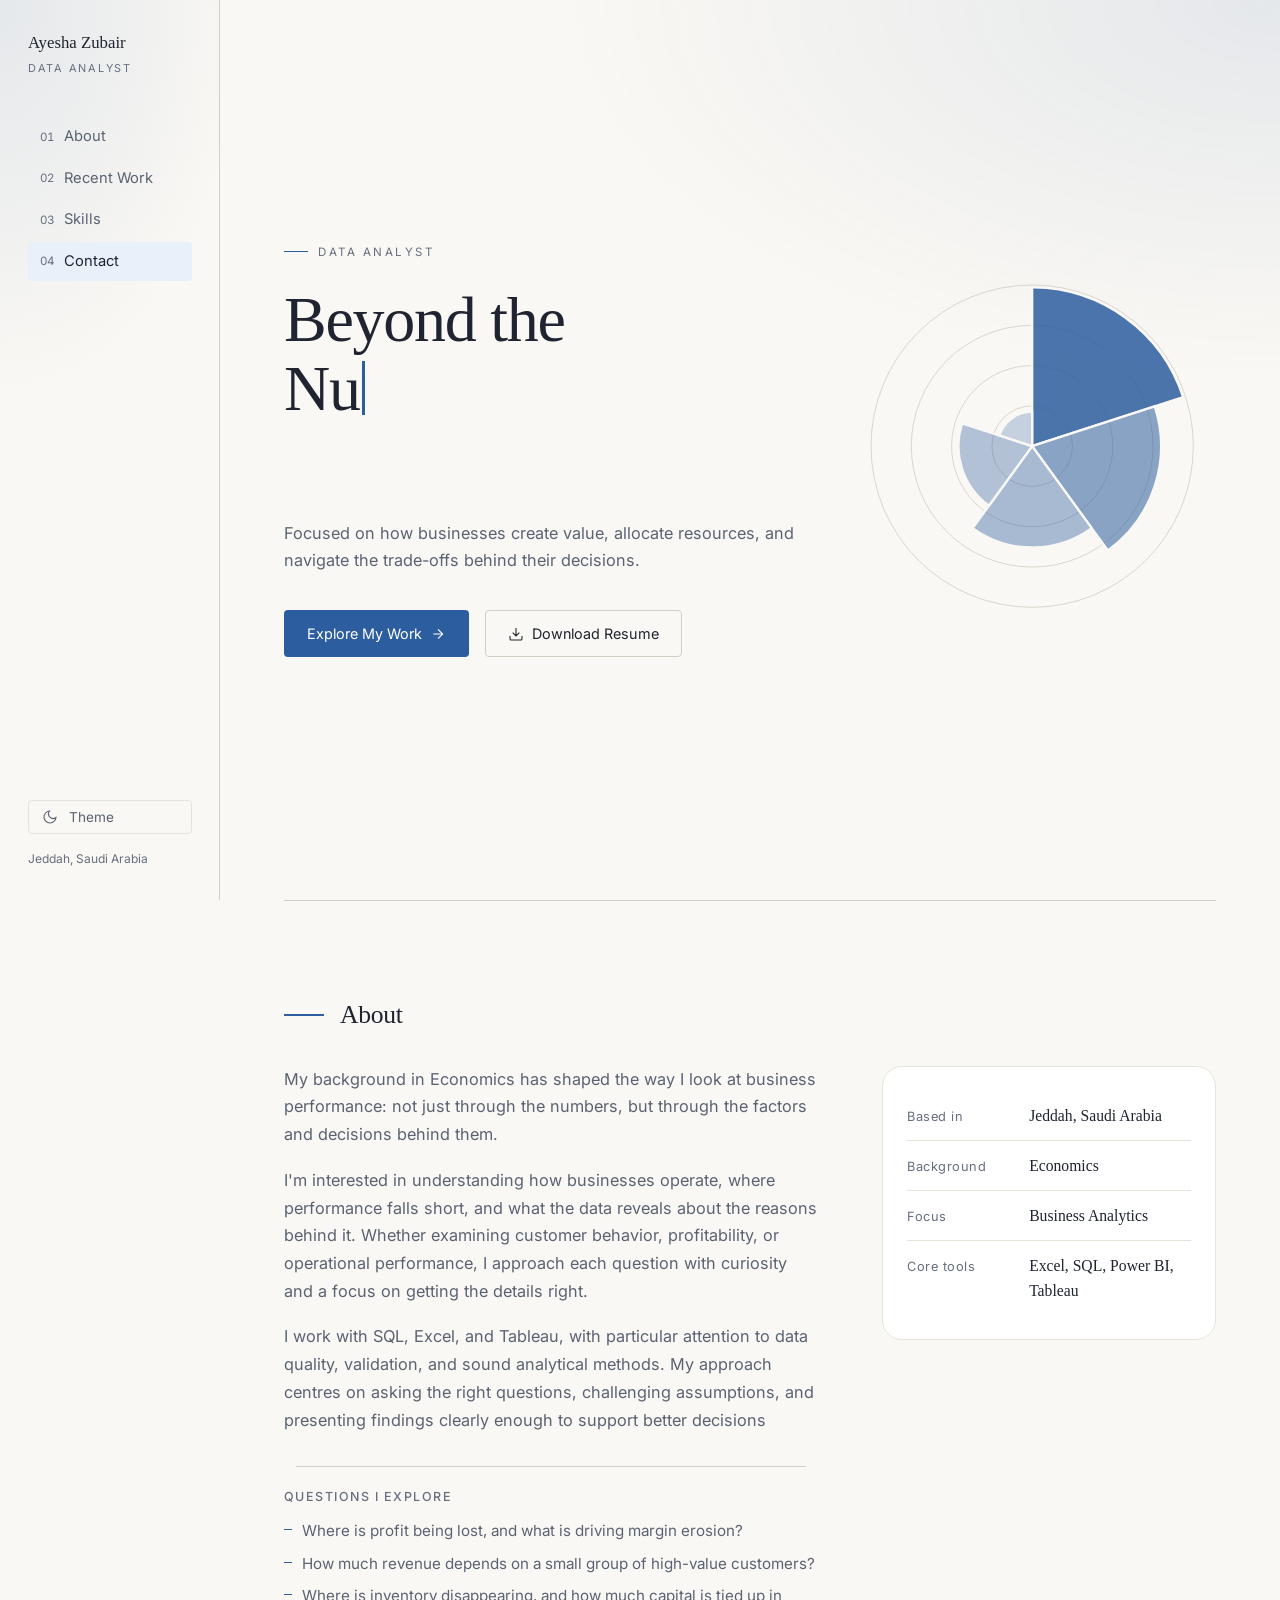
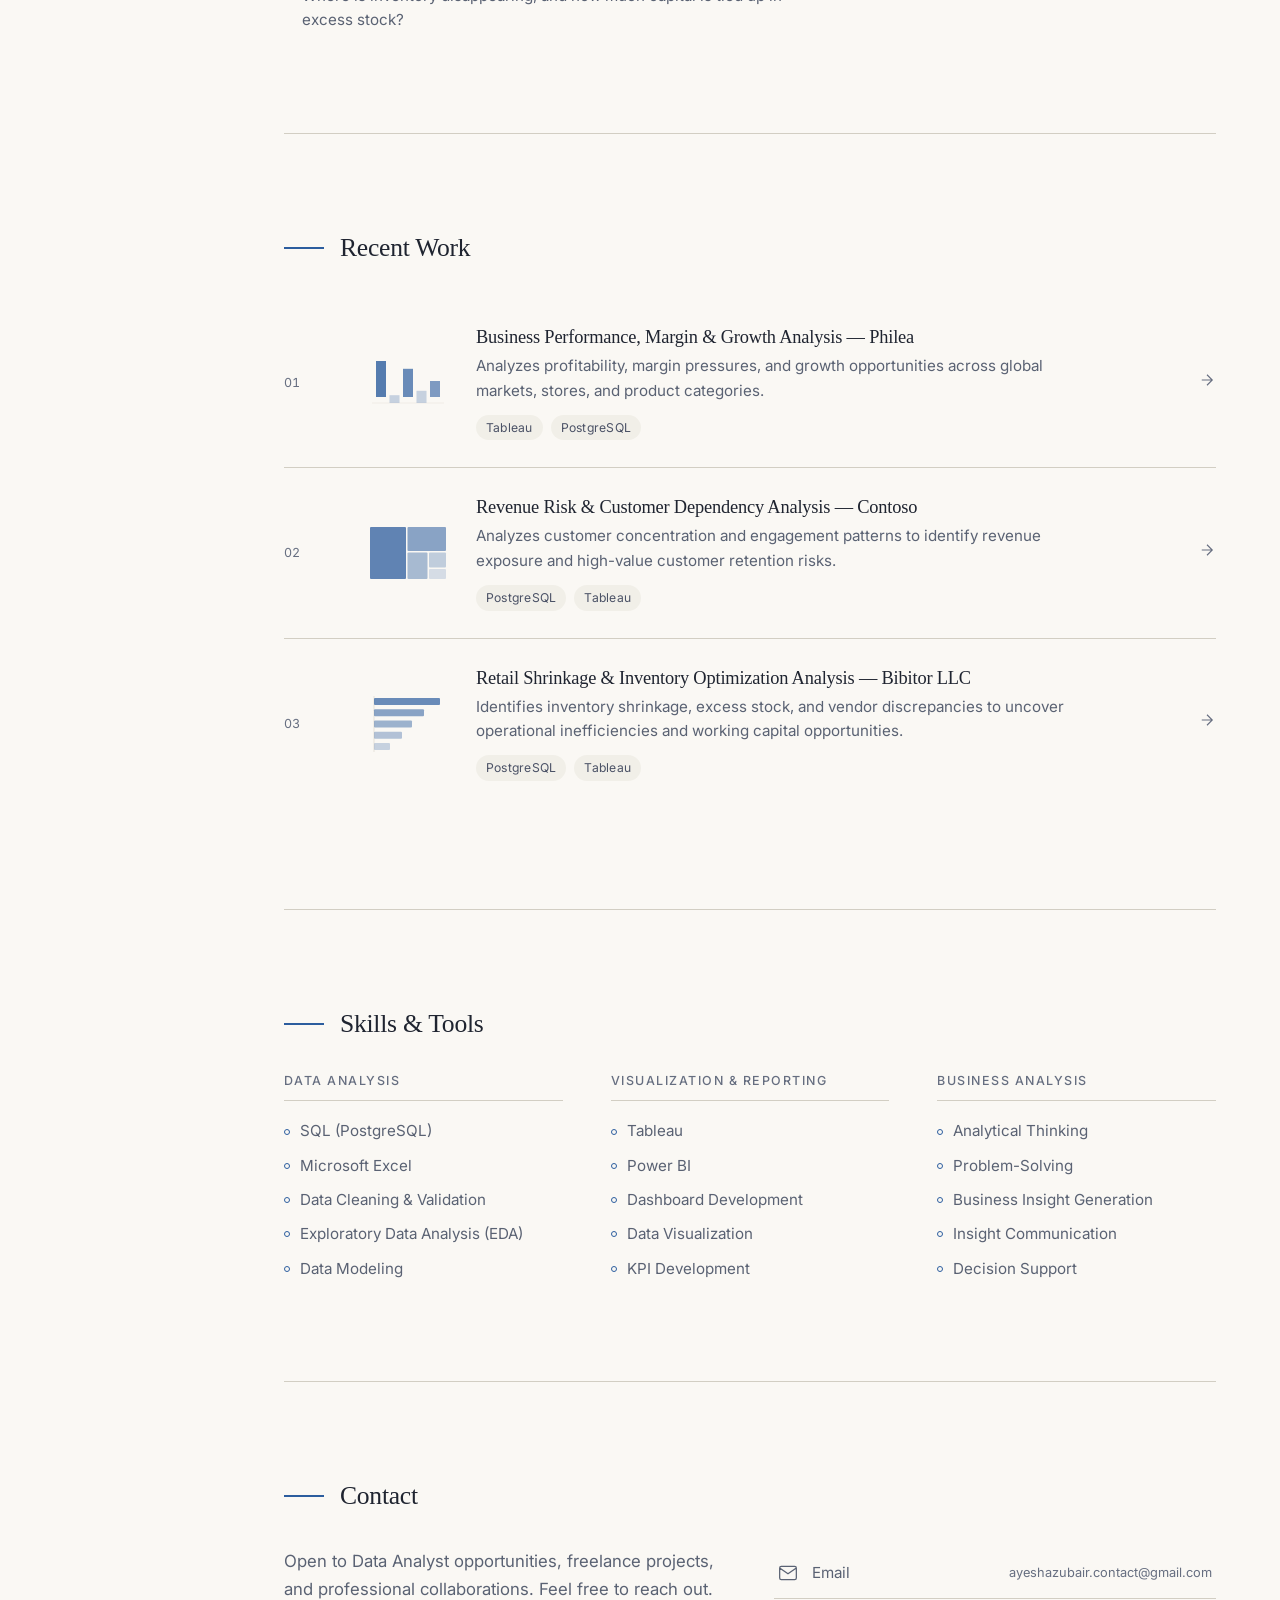
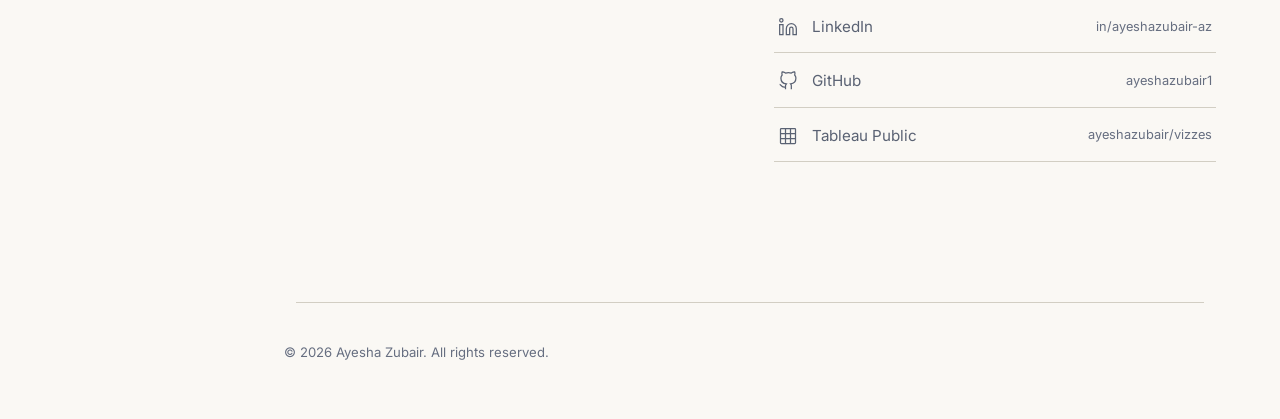
==== commit 54e3baa9: "chore: make name and title link to homepage" ====
--- a/index.html
+++ b/index.html
@@ -4,7 +4,6 @@
   <meta charset="UTF-8">
   <meta name="viewport" content="width=device-width, initial-scale=1.0">
   <title>Ayesha Zubair — Data Analyst</title>
-  <meta name="description" content="Data analyst with an Economics background, showcasing analytical projects, technical skills, and business insights through data-driven analysis.">
   <link rel="icon" href="images/icons/favicon.svg" type="image/svg+xml">
   <script>
     (function () {
@@ -20,7 +19,6 @@
   <link href="https://fonts.googleapis.com/css2?family=Inter:wght@400;500;600&display=swap" rel="stylesheet">
   <link rel="stylesheet" href="css/main.css">
   <meta property="og:title" content="Ayesha Zubair — Data Analyst">
-  <meta property="og:description" content="Data analyst with an Economics background, showcasing analytical projects, technical skills, and business insights through data-driven analysis.">
   <meta property="og:type" content="website">
   <meta property="og:url" content="https://ayeshazubair1.github.io/portfolio/">
 </head>
@@ -45,10 +43,10 @@
   <!-- Navigation rail -->
   <nav class="nav-rail" id="navRail" aria-label="Primary navigation">
     <button class="mobile-close" id="navClose" aria-label="Close navigation">&times;</button>
-    <div class="nav-identity">
+    <a href="index.html" class="nav-identity" aria-label="Ayesha Zubair — Homepage">
       <div class="nav-name">Ayesha Zubair</div>
       <div class="nav-role">Data Analyst</div>
-    </div>
+    </a>
     <ul class="nav-list">
       <li><a href="#about"><span class="nav-num">01</span>About</a></li>
       <li><a href="#work"><span class="nav-num">02</span>Recent Work</a></li>
--- a/css/main.css
+++ b/css/main.css
@@ -155,6 +155,12 @@
   margin-bottom: 40px;
 }
 
+.nav-identity,
+.nav-identity:hover,
+.nav-identity:focus {
+  text-decoration: none;
+}
+
 .nav-identity .nav-name {
   font-family: var(--font-head);
   font-size: 1.05rem;
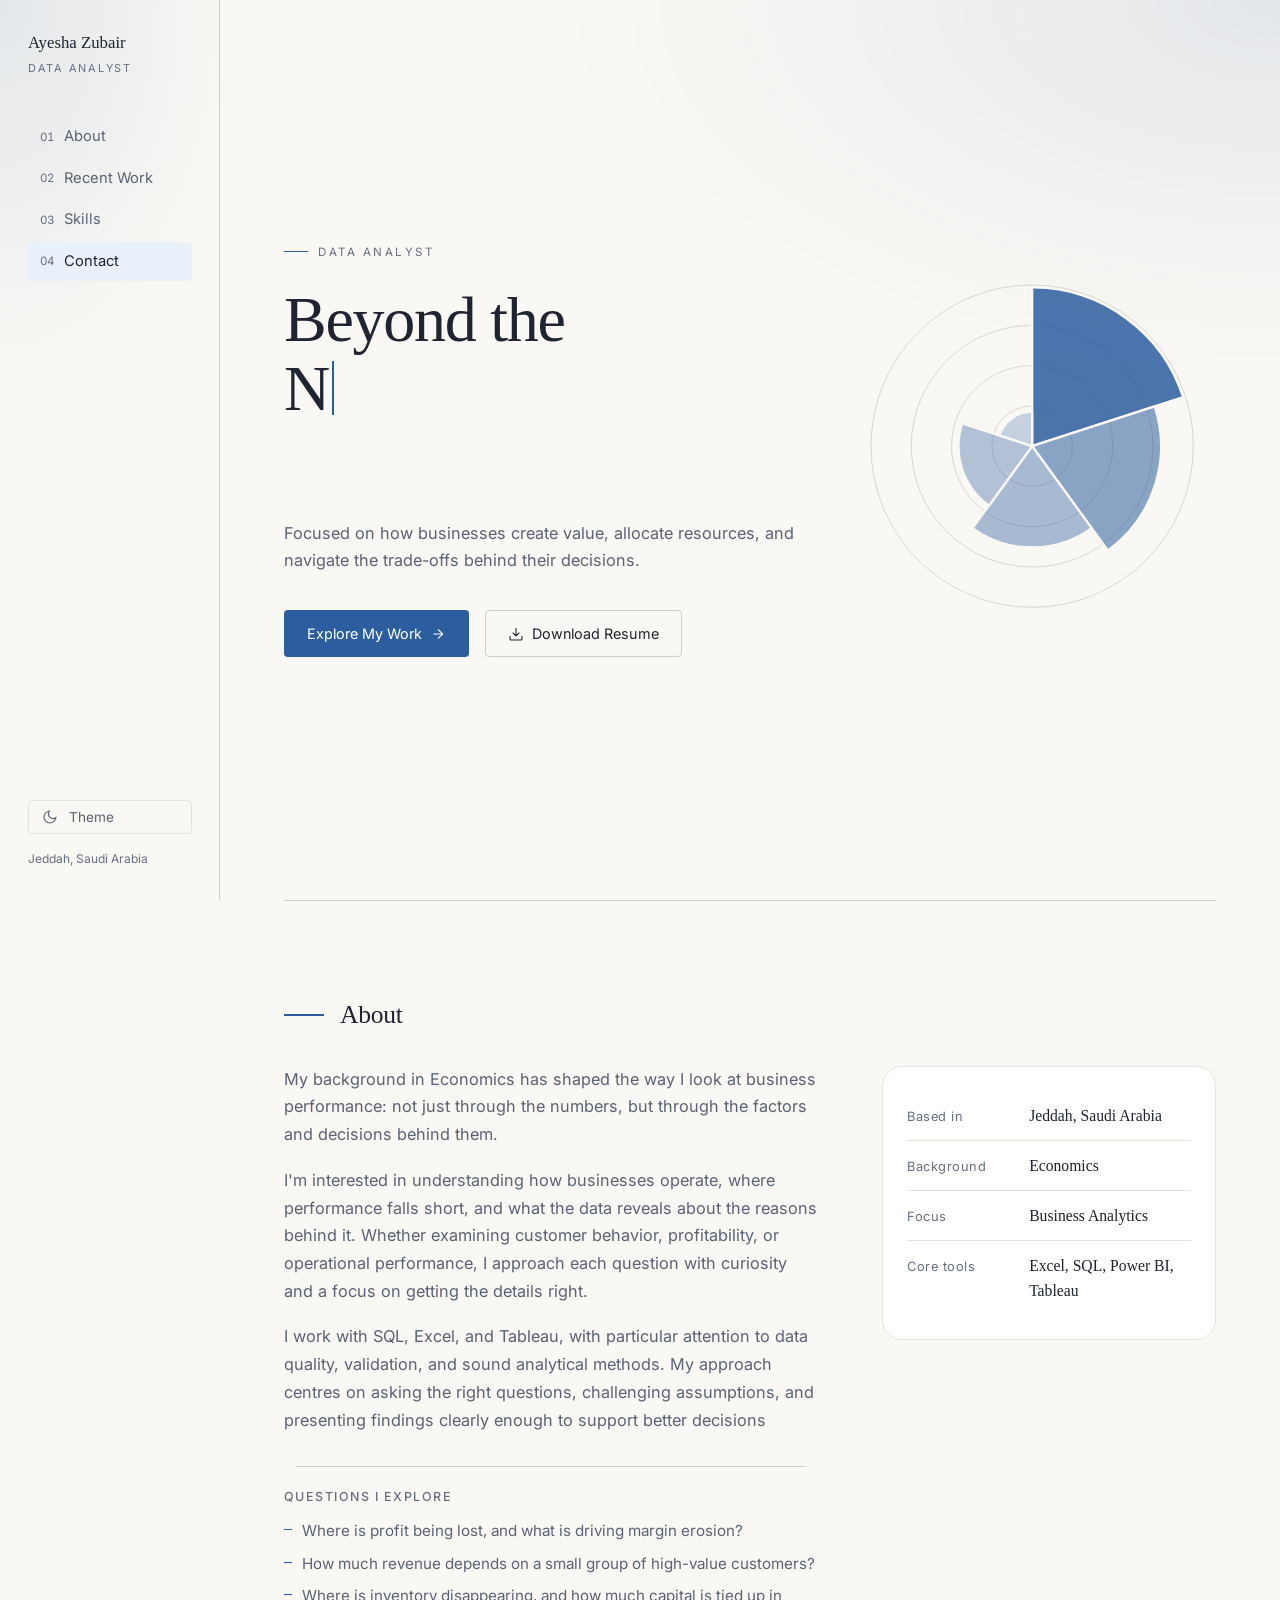
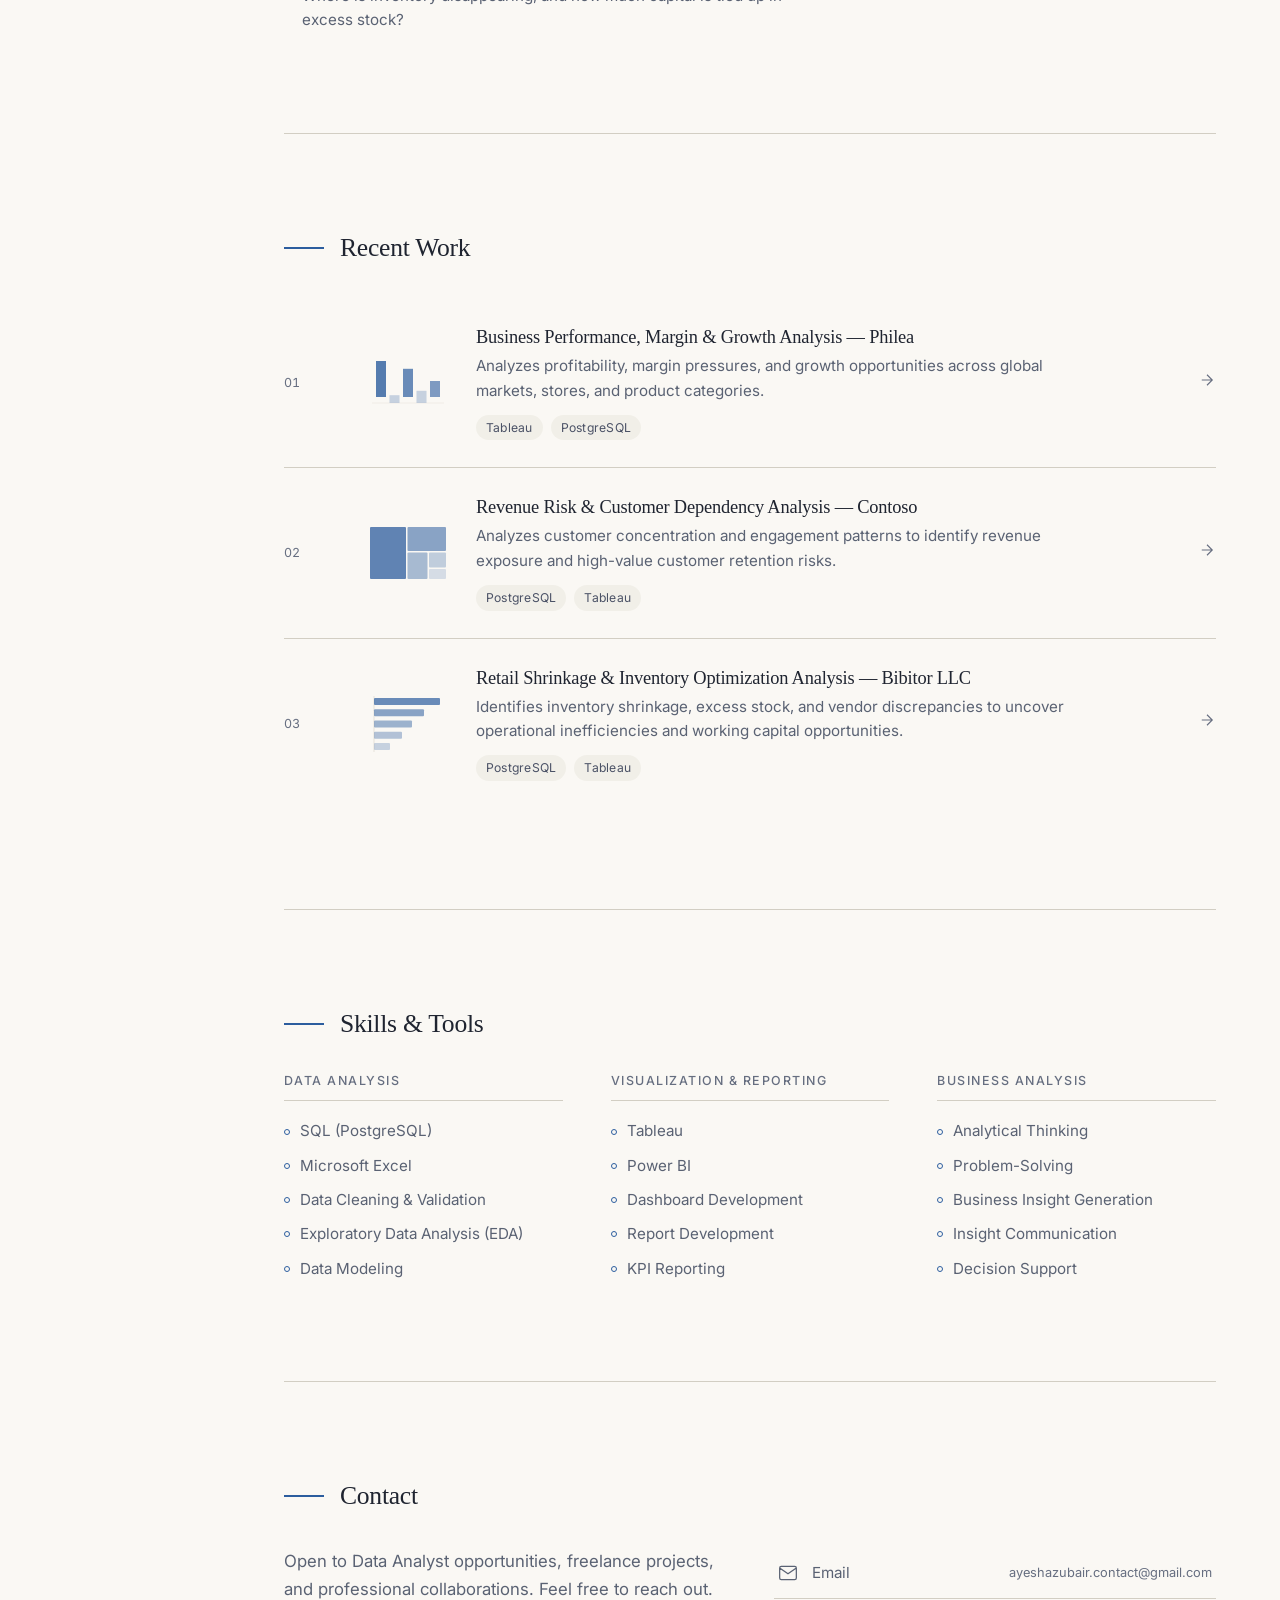
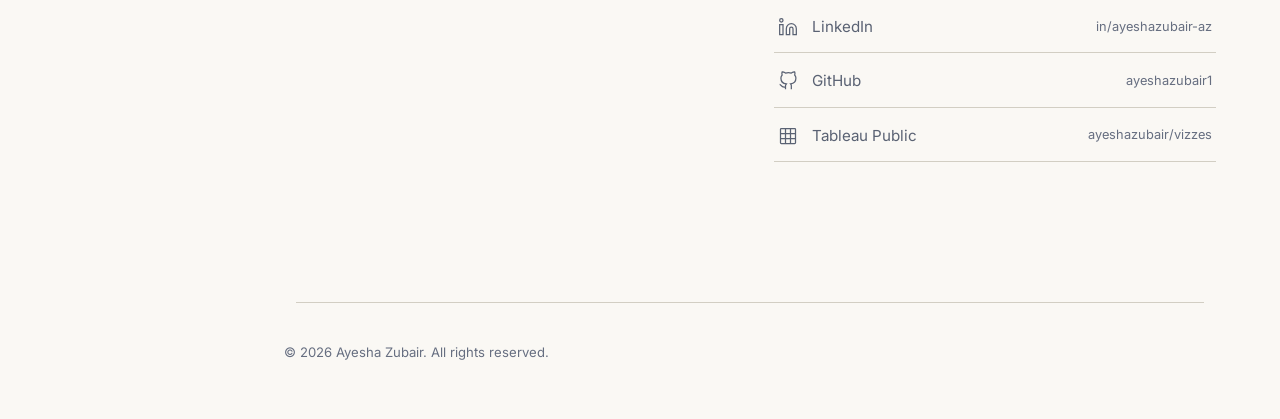
==== commit 95c8e9b1: "chore: fix 404 page path" ====
--- a/index.html
+++ b/index.html
@@ -286,8 +286,8 @@
               <li>Tableau</li>
               <li>Power BI</li>
               <li>Dashboard Development</li>
-              <li>Data Visualization</li>
-              <li>KPI Development</li>
+              <li>Report Development</li>
+              <li>KPI Reporting</li>
             </ul>
           </div>
           <div class="skill-group">
